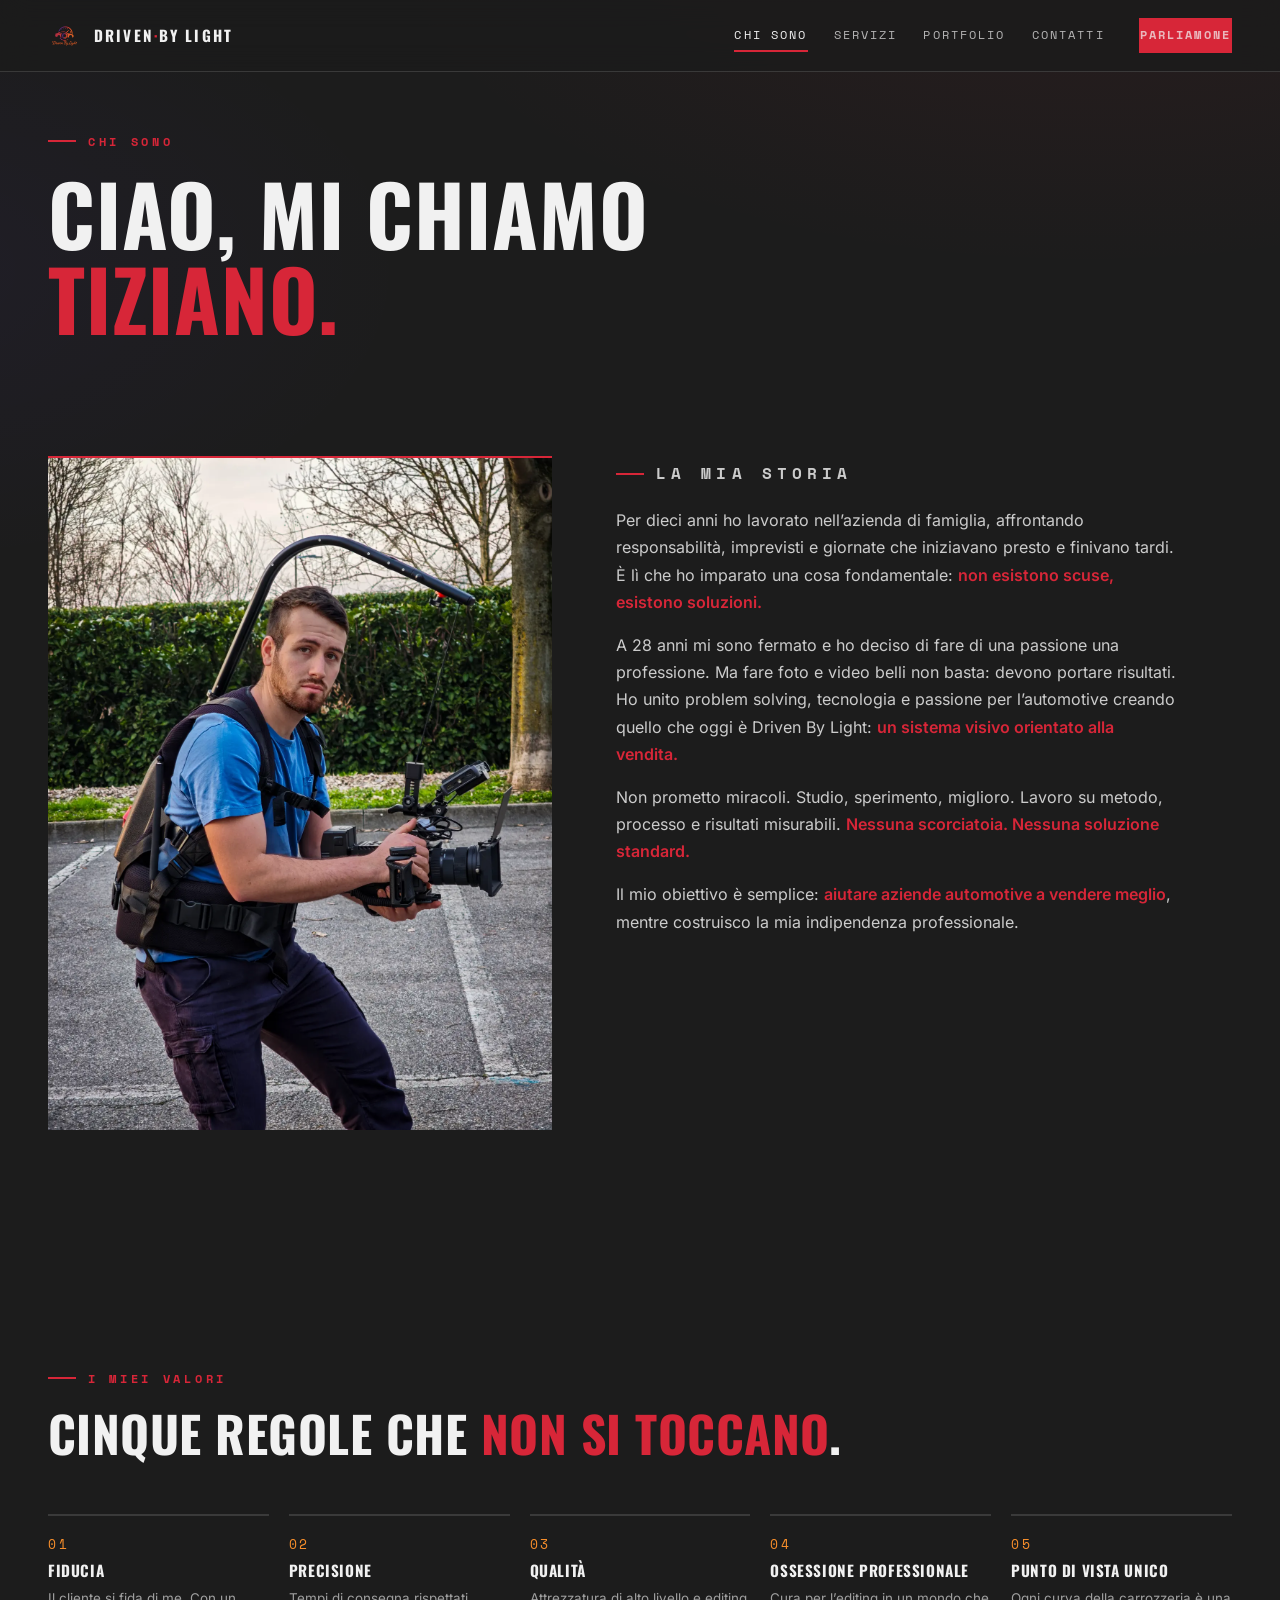
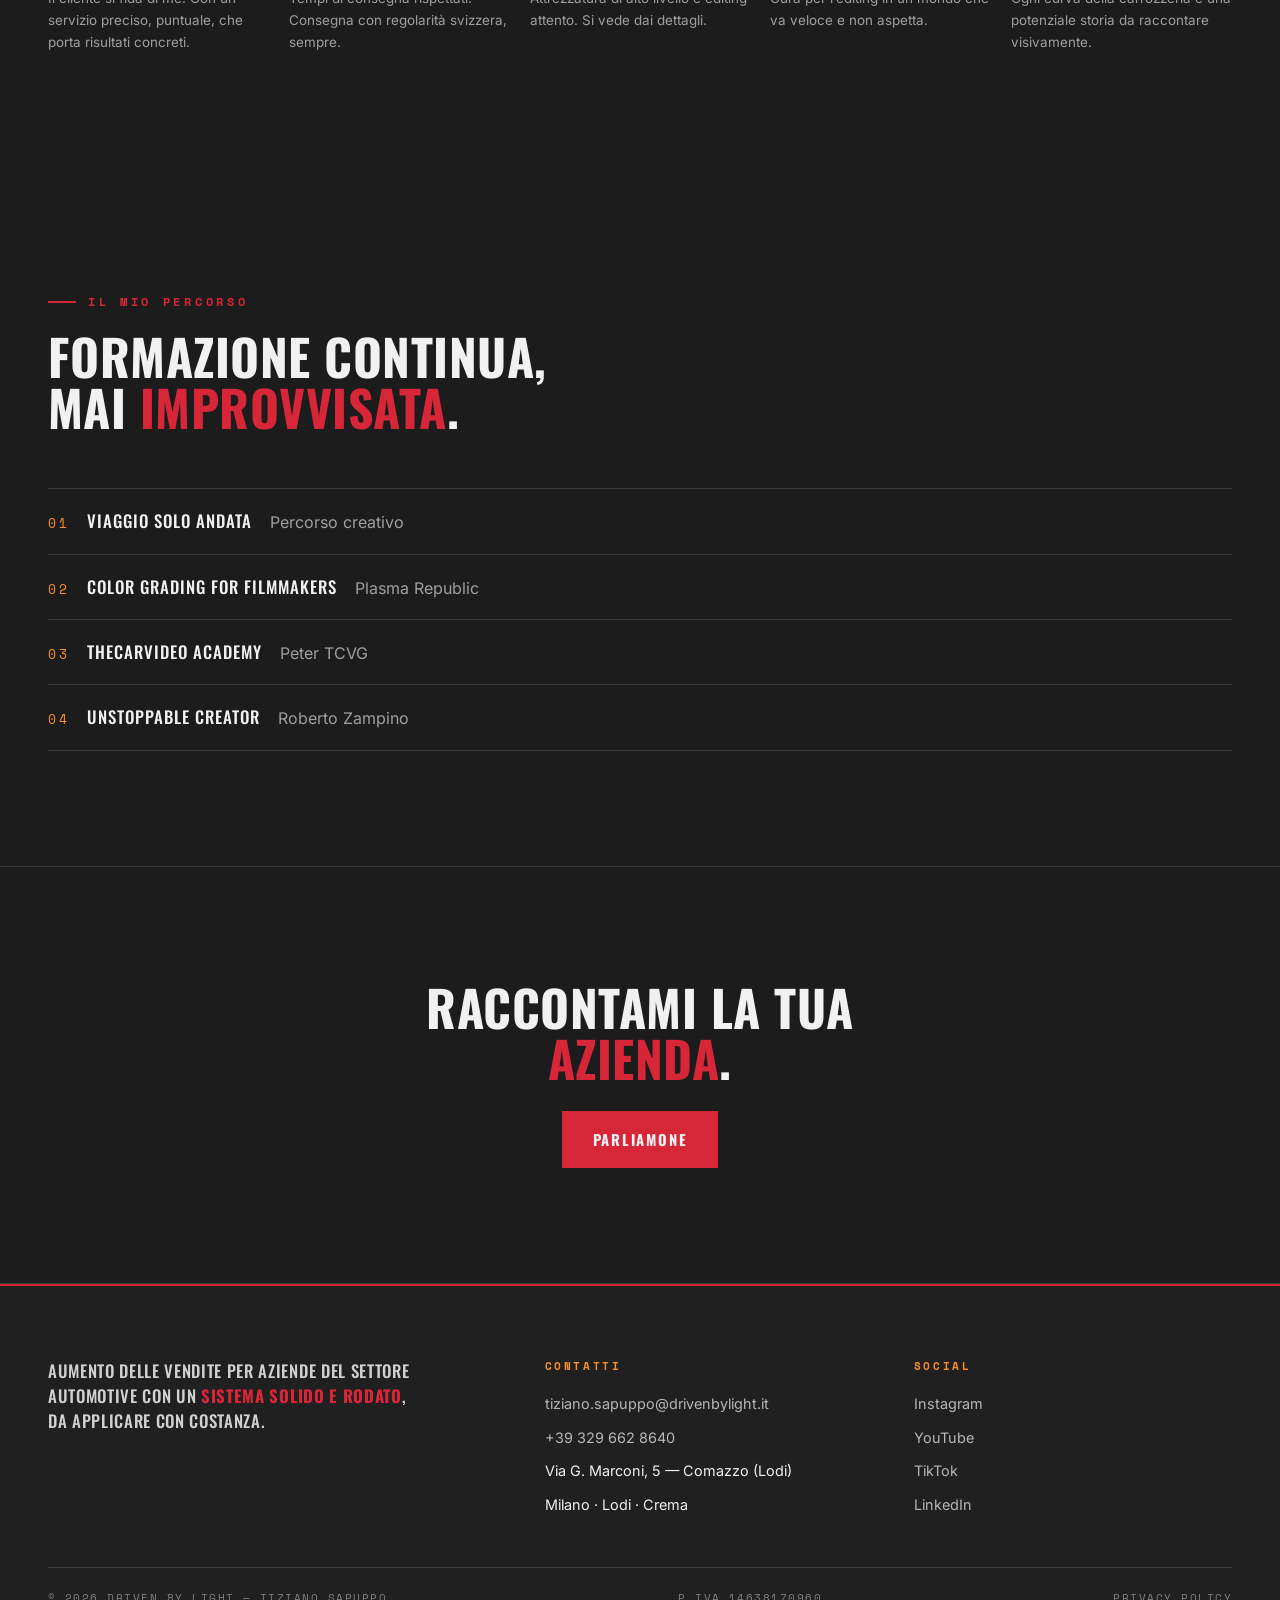
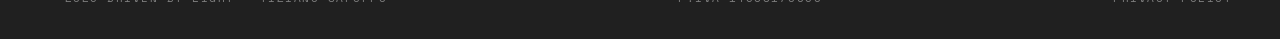
==== chi-sono/index.html @ dd06284c "Sostituito vecchio sito con nuovo sito Astro (Meta Pixel + GA, redirect 301, sitemap aggiornata)" ====
<!DOCTYPE html><html lang="it"><head><meta charset="utf-8"><meta name="viewport" content="width=device-width, initial-scale=1"><meta name="description" content="La storia di Tiziano Sapuppo: dieci anni nell'azienda di famiglia, la ripartenza a 28 anni, un sistema visivo orientato alla vendita per il settore automotive."><link rel="icon" href="/favicon.ico" sizes="any"><title>Chi sono — Tiziano Sapuppo · Driven By Light</title><!-- Meta Pixel Code --><script>
      !function(f,b,e,v,n,t,s)
      {if(f.fbq)return;n=f.fbq=function(){n.callMethod?
      n.callMethod.apply(n,arguments):n.queue.push(arguments)};
      if(!f._fbq)f._fbq=n;n.push=n;n.loaded=!0;n.version='2.0';
      n.queue=[];t=b.createElement(e);t.async=!0;
      t.src=v;s=b.getElementsByTagName(e)[0];
      s.parentNode.insertBefore(t,s)}(window, document,'script',
      'https://connect.facebook.net/en_US/fbevents.js');
      fbq('init', '2071840930364087');
      fbq('track', 'PageView');
    </script><noscript><img height="1" width="1" style="display:none" src="https://www.facebook.com/tr?id=2071840930364087&ev=PageView&noscript=1"></noscript><!-- End Meta Pixel Code --><!-- Google tag (gtag.js) --><script async src="https://www.googletagmanager.com/gtag/js?id=G-Y8MM68YXXF"></script><script>
      window.dataLayer = window.dataLayer || [];
      function gtag(){dataLayer.push(arguments);}
      gtag('js', new Date());

      gtag('config', 'G-Y8MM68YXXF');
    </script><link rel="stylesheet" href="/_astro/Layout.BoIPYZaJ.css"></head><body><header class="site-header"><div class="container"><a href="/" class="brand" aria-label="Driven By Light — home"><img src="/_astro/logo.C9jMmVN8.png" alt="Logo Driven By Light" width="34" height="34"><span>Driven<span class="dot">·</span>By Light</span></a><nav class="site-nav" aria-label="Navigazione principale"><a href="/chi-sono/" aria-current="page">Chi sono</a><a href="/servizi/">Servizi</a><a href="/portfolio/">Portfolio</a><a href="/contatti/">Contatti</a><a href="/contatti/" class="cta cta-sm nav-cta">Parliamone</a></nav><button class="nav-toggle" id="nav-toggle" aria-expanded="false" aria-controls="mobile-nav" aria-label="Apri il menu di navigazione"><span></span><span></span><span></span></button></div><nav class="mobile-nav" id="mobile-nav" aria-label="Navigazione mobile"><a href="/chi-sono/" aria-current="page">Chi sono</a><a href="/servizi/">Servizi</a><a href="/portfolio/">Portfolio</a><a href="/contatti/">Contatti</a><a href="/contatti/" class="cta cta-sm">Parliamone</a></nav></header><main><section class="hero" style="padding-bottom: 0;"><div class="container"><p class="eyebrow reveal">Chi sono</p><h1 class="reveal" data-delay="1">Ciao, mi chiamo<br><span class="accent-rosso">Tiziano.</span></h1></div></section><section><div class="container"><div class="portrait-grid"><div class="portrait-media reveal"><img src="/_astro/chi sono.C7Z3_-1L.webp" alt="Ritratto di Tiziano Sapuppo" loading="lazy" width="2250" height="3000"></div><div class="reveal" data-delay="1"><p class="eyebrow">La mia storia</p><p>Per dieci anni ho lavorato nell’azienda di famiglia, affrontando responsabilità, imprevisti e giornate che iniziavano presto e finivano tardi. È lì che ho imparato una cosa fondamentale: <strong class="accent-rosso">non esistono scuse, esistono soluzioni.</strong></p><p>A 28 anni mi sono fermato e ho deciso di fare di una passione una professione. Ma fare foto e video belli non basta: devono portare risultati. Ho unito problem solving, tecnologia e passione per l’automotive creando quello che oggi è Driven By Light: <strong class="accent-rosso">un sistema visivo orientato alla vendita.</strong></p><p>Non prometto miracoli. Studio, sperimento, miglioro. Lavoro su metodo, processo e risultati misurabili. <strong class="accent-rosso">Nessuna scorciatoia. Nessuna soluzione standard.</strong></p><p>Il mio obiettivo è semplice: <strong class="accent-rosso">aiutare aziende automotive a vendere meglio</strong>, mentre costruisco la mia indipendenza professionale.</p></div></div></div></section><section><div class="container"><div class="section-head reveal"><p class="eyebrow">I miei valori</p><h2>Cinque regole che <span class="accent-rosso">non si toccano</span>.</h2></div><div class="values"><div class="value reveal" data-delay="0"><span class="sec-num">01</span><h3>Fiducia</h3><p>Il cliente si fida di me. Con un servizio preciso, puntuale, che porta risultati concreti.</p></div><div class="value reveal" data-delay="1"><span class="sec-num">02</span><h3>Precisione</h3><p>Tempi di consegna rispettati. Consegna con regolarità svizzera, sempre.</p></div><div class="value reveal" data-delay="2"><span class="sec-num">03</span><h3>Qualità</h3><p>Attrezzatura di alto livello e editing attento. Si vede dai dettagli.</p></div><div class="value reveal" data-delay="3"><span class="sec-num">04</span><h3>Ossessione professionale</h3><p>Cura per l’editing in un mondo che va veloce e non aspetta.</p></div><div class="value reveal" data-delay="0"><span class="sec-num">05</span><h3>Punto di vista unico</h3><p>Ogni curva della carrozzeria è una potenziale storia da raccontare visivamente.</p></div></div></div></section><section><div class="container"><div class="section-head reveal"><p class="eyebrow">Il mio percorso</p><h2>Formazione continua,<br>mai <span class="accent-rosso">improvvisata</span>.</h2></div><ul class="courses"><li class="reveal" data-delay="0"><span class="sec-num">01</span><strong>Viaggio Solo Andata</strong><span class="muted">Percorso creativo</span></li><li class="reveal" data-delay="1"><span class="sec-num">02</span><strong>Color Grading for Filmmakers</strong><span class="muted">Plasma Republic</span></li><li class="reveal" data-delay="2"><span class="sec-num">03</span><strong>TheCarVideo Academy</strong><span class="muted">Peter TCVG</span></li><li class="reveal" data-delay="3"><span class="sec-num">04</span><strong>Unstoppable Creator</strong><span class="muted">Roberto Zampino</span></li></ul></div></section><section class="cta-band"><div class="container"><h2 class="reveal">Raccontami la tua <span class="accent-rosso">azienda</span>.</h2><a class="cta reveal" data-delay="1" href="/contatti/">Parliamone</a></div></section></main><footer class="site-footer"><div class="container"><div class="footer-grid"><p class="footer-manifesto">Aumento delle vendite per aziende del settore automotive con un <span class="accent-rosso">sistema solido e rodato</span>, da applicare con costanza.</p><div class="footer-col"><h4>Contatti</h4><ul><li><a href="mailto:tiziano.sapuppo@drivenbylight.it">tiziano.sapuppo@drivenbylight.it</a></li><li><a href="tel:+393296628640">+39 329 662 8640</a></li><li>Via G. Marconi, 5 — Comazzo (Lodi)</li><li>Milano · Lodi · Crema</li></ul></div><div class="footer-col"><h4>Social</h4><ul><li><a href="https://www.instagram.com/drivenbylight.st/" rel="noopener" target="_blank">Instagram</a></li><li><a href="https://www.youtube.com/channel/UCt2hIOt5hIjF9iLEe1BOfLw" rel="noopener" target="_blank">YouTube</a></li><li><a href="https://www.tiktok.com/@tsdrivenbylight" rel="noopener" target="_blank">TikTok</a></li><li><a href="https://www.linkedin.com/in/tiziano-sapuppo/" rel="noopener" target="_blank">LinkedIn</a></li></ul></div></div><div class="footer-base"><span>© 2026 Driven By Light — Tiziano Sapuppo</span><span>P.IVA 14638170960</span><a href="/privacy/">Privacy Policy</a></div></div></footer><script type="module">var e=new IntersectionObserver(t=>{for(let n of t)n.isIntersecting&&(n.target.classList.add(`in`),e.unobserve(n.target))},{threshold:.12});document.querySelectorAll(`.reveal`).forEach(t=>e.observe(t));var t=document.getElementById(`nav-toggle`),n=document.getElementById(`mobile-nav`);if(t&&n){let e=()=>{n.classList.remove(`open`),t.classList.remove(`open`),t.setAttribute(`aria-expanded`,`false`)};t.addEventListener(`click`,()=>{let e=n.classList.toggle(`open`);t.classList.toggle(`open`,e),t.setAttribute(`aria-expanded`,String(e))}),n.querySelectorAll(`a`).forEach(t=>t.addEventListener(`click`,e)),window.addEventListener(`resize`,()=>{window.innerWidth>860&&e()})}</script></body></html>
---- _astro/Layout.BoIPYZaJ.css ----
:root{--rosso:#d72638;--arancio:#f78e2b;--viola:#6e44ff;--nero:#1c1c1c;--grigio:#f1f1f1;--linea:#f1f1f124;--linea-forte:#f1f1f147;--velo-nero:#1c1c1cd1;--glow-rosso:#d7263859;--glow-viola:#6e44ff47;--font-display:"Oswald", "Arial Narrow", sans-serif;--font-body:"Inter", sans-serif;--font-mono:"Space Mono", monospace;--container:1280px;--header-h:72px}*{box-sizing:border-box}html{scroll-behavior:smooth}body{background:var(--nero);color:var(--grigio);font-family:var(--font-body);-webkit-font-smoothing:antialiased;background-image:radial-gradient(1200px 600px at 85% -10%,#d7263812,#0000 60%),radial-gradient(900px 500px at -10% 30%,#6e44ff0d,#0000 60%);background-attachment:fixed;margin:0;font-size:16px;line-height:1.65}::selection{background:var(--rosso);color:var(--grigio)}img{max-width:100%;display:block}a{color:inherit;text-decoration:none}.container{width:100%;max-width:var(--container);margin-inline:auto;padding-inline:clamp(20px,5vw,48px)}h1,h2,h3{font-family:var(--font-display);text-transform:uppercase;letter-spacing:.01em;margin:0;font-weight:700;line-height:1.02}h1{font-size:clamp(2.6rem,6.5vw,5.2rem)}h2{font-size:clamp(1.9rem,4vw,3.1rem)}h3{letter-spacing:.04em;font-size:clamp(1.15rem,2vw,1.5rem)}p{margin:0 0 1em}.accent-rosso{color:var(--rosso)}.accent-arancio{color:var(--arancio)}.eyebrow{font-family:var(--font-mono);text-transform:uppercase;letter-spacing:.32em;color:var(--rosso);align-items:center;gap:12px;margin-bottom:20px;font-size:.72rem;font-weight:700;display:inline-flex}.eyebrow:before{content:"";background:var(--rosso);width:28px;height:2px}.sec-num{font-family:var(--font-mono);color:var(--arancio);letter-spacing:.2em;font-size:.8rem}.lead{color:#f1f1f1d1;max-width:56ch;font-size:clamp(1.05rem,1.6vw,1.3rem)}.muted{color:#f1f1f19e}section{padding-block:clamp(64px,9vw,120px)}.section-tight{padding-top:clamp(32px,4vw,56px)}.section-head{margin-bottom:clamp(32px,5vw,56px)}.rule{border:0;border-top:1px solid var(--linea);margin:0}.site-header{height:var(--header-h);z-index:50;backdrop-filter:blur(14px);border-bottom:1px solid var(--linea);background:#1c1c1cd1;align-items:center;display:flex;position:fixed;inset:0 0 auto}.site-header .container{align-items:center;gap:28px;display:flex}.brand{font-family:var(--font-display);text-transform:uppercase;letter-spacing:.14em;align-items:center;gap:12px;font-size:.95rem;font-weight:700;display:flex}.brand img{width:34px;height:34px}.brand .dot{color:var(--rosso)}.site-nav{align-items:center;gap:26px;margin-left:auto;display:flex}.site-nav a{font-family:var(--font-mono);text-transform:uppercase;letter-spacing:.18em;color:#f1f1f1b8;border-bottom:2px solid #0000;padding:6px 0;font-size:.74rem;transition:color .25s,border-color .25s}.site-nav a:hover{color:var(--grigio)}.site-nav a[aria-current=page]{color:var(--grigio);border-bottom-color:var(--rosso)}.nav-cta{margin-left:8px}.nav-toggle,.mobile-nav{display:none}@media (width<=860px){.nav-toggle{border:1px solid var(--linea);cursor:pointer;background:0 0;border-radius:4px;flex-direction:column;justify-content:center;gap:5px;width:44px;height:44px;margin-left:auto;padding:11px;display:flex}.nav-toggle span{background:var(--grigio);width:100%;height:2px;transition:transform .3s,opacity .3s;display:block}.nav-toggle.open span:first-child{transform:translateY(7px)rotate(45deg)}.nav-toggle.open span:nth-child(2){opacity:0}.nav-toggle.open span:nth-child(3){transform:translateY(-7px)rotate(-45deg)}.mobile-nav{top:var(--header-h);z-index:49;backdrop-filter:blur(14px);border-bottom:1px solid var(--linea);transform:translateY(calc(-100% - var(--header-h)));visibility:hidden;background:#181818fa;flex-direction:column;padding:8px clamp(20px,5vw,48px) 24px;transition:transform .35s cubic-bezier(.2,.6,.2,1),visibility .35s;display:flex;position:fixed;left:0;right:0;box-shadow:0 24px 48px #00000080}.mobile-nav.open{visibility:visible;transform:none}.mobile-nav a{font-family:var(--font-mono);text-transform:uppercase;letter-spacing:.18em;color:#f1f1f1cc;border-bottom:1px solid var(--linea);padding:15px 4px;font-size:.8rem}.mobile-nav a[aria-current=page]{color:var(--rosso)}.mobile-nav .cta{text-align:center;border-bottom:none;margin-top:18px;padding:14px 20px}}.cta{font-family:var(--font-display);text-transform:uppercase;letter-spacing:.12em;background:var(--rosso);color:var(--grigio);border:1px solid var(--rosso);padding:15px 30px;font-size:.92rem;font-weight:700;transition:background .25s,color .25s,border-color .25s,transform .25s;display:inline-block}.cta:hover{background:var(--arancio);border-color:var(--arancio);color:var(--nero);transform:translateY(-2px)}.cta-ghost{font-family:var(--font-display);text-transform:uppercase;letter-spacing:.12em;border:1px solid var(--linea-forte);color:var(--grigio);padding:15px 30px;font-size:.92rem;font-weight:700;transition:border-color .25s,box-shadow .25s,transform .25s;display:inline-block}.cta-ghost:hover{border-color:var(--viola);box-shadow:0 0 24px var(--glow-viola);transform:translateY(-2px)}.cta-sm{padding:11px 20px;font-size:.8rem}.hero{padding-top:calc(var(--header-h) + clamp(28px, 4vw, 56px));padding-bottom:0}.hero h1{max-width:16ch}.hero .lead{margin-top:24px}.hero-cta{flex-wrap:wrap;gap:16px;margin-top:36px;display:flex}.hero-media{margin-top:clamp(28px,4vw,48px);position:relative}.hero-media img{object-fit:cover;object-position:center;width:100%;height:clamp(420px,55vh,640px)}.hero-media:after{content:"";background:linear-gradient(to top, var(--nero) 2%, transparent 30%);pointer-events:none;position:absolute;inset:0}.hero-media:before{content:"";background:linear-gradient(to bottom, var(--nero) 2%, transparent 30%);pointer-events:none;z-index:1;position:absolute;inset:0}.grid-services{grid-template-columns:repeat(4,1fr);gap:20px;display:grid}.card{border:1px solid var(--linea);background:#f1f1f108;flex-direction:column;transition:border-color .3s,box-shadow .3s,transform .3s;display:flex}.card:hover{border-color:var(--viola);box-shadow:0 10px 40px var(--glow-viola);transform:translateY(-4px)}.card img{border-bottom:2px solid var(--rosso);width:100%;height:auto}.card-body{flex-direction:column;flex:1;gap:10px;padding:22px;display:flex}.card-body h3{font-size:1.05rem}.card-body p{color:#f1f1f1ad;margin:0;font-size:.92rem}.card-link{font-family:var(--font-mono);letter-spacing:.2em;text-transform:uppercase;color:var(--arancio);margin-top:auto;font-size:.72rem}.card-link:after{content:" →"}.process{counter-reset:step;grid-template-columns:repeat(5,1fr);gap:20px;display:grid}.step{border-top:2px solid var(--linea);padding-top:20px;position:relative}.step:before{content:counter(step, decimal-leading-zero);counter-increment:step;font-family:var(--font-mono);color:var(--arancio);margin-bottom:10px;font-size:1.6rem;font-weight:700;display:block}.step h3{margin-bottom:8px;font-size:.95rem}.step p{color:#f1f1f19e;margin:0;font-size:.85rem}.quote-featured{border:1px solid var(--linea);grid-template-columns:1.1fr 1fr;gap:0;margin-bottom:20px;display:grid}.quote-featured img{width:100%;height:auto}.quote-featured .quote-body{flex-direction:column;justify-content:center;gap:18px;padding:clamp(28px,4vw,48px);display:flex}.quote-mark{font-family:var(--font-display);color:var(--rosso);font-size:3.4rem;line-height:.5}.quote-text{color:#f1f1f1e6;margin:0;font-size:clamp(1.05rem,1.6vw,1.35rem);line-height:1.55}.quote-author{font-family:var(--font-mono);letter-spacing:.22em;text-transform:uppercase;color:var(--arancio);font-size:.74rem}.grid-quotes{grid-template-columns:1fr 1fr;gap:20px;display:grid}.grid-quotes .card{gap:14px;padding:clamp(24px,3vw,36px)}.grid-quotes .card img{border-bottom:2px solid var(--rosso)}.service-block{border-bottom:1px solid var(--linea);grid-template-columns:1fr 1fr;align-items:center;gap:clamp(28px,5vw,64px);padding-block:clamp(36px,5vw,64px);display:grid}.service-block:last-of-type{border-bottom:0}.service-block.flip .service-media{order:2}.service-media{position:relative}.service-media img{border-top:2px solid var(--rosso);width:100%;height:auto}.service-copy .sec-num{margin-bottom:12px;display:block}.service-copy h2{margin-bottom:16px;font-size:clamp(1.5rem,3vw,2.3rem)}.service-copy p{color:#f1f1f1c7;max-width:52ch}.portrait-grid{grid-template-columns:.9fr 1.1fr;align-items:start;gap:clamp(28px,5vw,64px);display:grid}.portrait-grid img{border-top:2px solid var(--rosso);width:100%;height:auto}.portrait-grid p{color:#f1f1f1d1;max-width:56ch;font-size:1rem;line-height:1.7}.portrait-grid strong{font-weight:700}.values{grid-template-columns:repeat(5,1fr);gap:20px;display:grid}.value{border-top:2px solid var(--linea);padding-top:18px}.value .sec-num{margin-bottom:8px;display:block}.value h3{margin-bottom:8px;font-size:.95rem}.value p{color:#f1f1f19e;margin:0;font-size:.84rem}.courses{margin:0;padding:0;list-style:none}.courses li{border-bottom:1px solid var(--linea);align-items:baseline;gap:18px;padding:18px 0;display:flex}.courses li:first-child{border-top:1px solid var(--linea)}.courses .sec-num{flex:none}.courses strong{font-family:var(--font-display);text-transform:uppercase;letter-spacing:.06em;font-size:1.05rem;font-weight:500}.filters{flex-wrap:wrap;gap:10px;margin-bottom:32px;display:flex}.filter-btn{font-family:var(--font-mono);letter-spacing:.18em;text-transform:uppercase;color:#f1f1f1b8;border:1px solid var(--linea);cursor:pointer;background:0 0;padding:10px 16px;font-size:.72rem;transition:border-color .25s,color .25s,box-shadow .25s}.filter-btn:hover{border-color:var(--linea-forte);color:var(--grigio)}.filter-btn.active{border-color:var(--rosso);color:var(--grigio);box-shadow:inset 0 -2px 0 var(--rosso)}.gallery-group+.gallery-group{margin-top:clamp(56px,8vw,104px)}.group-head{border-bottom:2px solid var(--rosso);align-items:baseline;gap:14px;margin-bottom:24px;padding-bottom:14px;display:flex}.group-head h2{margin:0;font-size:clamp(1.25rem,2.2vw,1.8rem)}.group-num{font-family:var(--font-mono);letter-spacing:.2em;color:var(--arancio);font-size:.8rem;font-weight:700}.gallery{grid-template-columns:repeat(3,1fr);align-items:start;gap:14px;display:grid}.gallery figure{margin:0;position:relative}.gallery button{cursor:zoom-in;background:0 0;border:0;width:100%;padding:0;display:block;position:relative}.gallery img{width:100%;height:auto;transition:transform .5s,filter .5s}.gallery button:after{content:"";pointer-events:none;border:1px solid #0000;transition:border-color .3s,box-shadow .3s;position:absolute;inset:0}.gallery button:hover img{filter:saturate(1.1);transform:scale(1.04)}.gallery button:hover:after{border-color:var(--viola);box-shadow:inset 0 0 30px var(--glow-viola)}.gallery figure[data-hidden=true]{display:none}.gallery figcaption{font-family:var(--font-mono);letter-spacing:.2em;text-transform:uppercase;color:var(--grigio);background:var(--velo-nero);pointer-events:none;padding:4px 8px;font-size:.62rem;position:absolute;bottom:8px;left:10px}.lightbox{z-index:90;background:#1c1c1cf0;justify-content:center;align-items:center;padding:24px;display:none;position:fixed;inset:0}.lightbox.open{display:flex}.lightbox{flex-direction:column;gap:14px}.lightbox img{border-top:2px solid var(--rosso);width:auto;max-width:min(1200px,92vw);max-height:82vh}.lightbox-label{font-family:var(--font-mono);letter-spacing:.22em;text-transform:uppercase;color:var(--grigio);font-size:.7rem}.lightbox-close{font-family:var(--font-mono);letter-spacing:.2em;text-transform:uppercase;color:var(--grigio);border:1px solid var(--linea);cursor:pointer;background:0 0;padding:10px 16px;font-size:.8rem;position:absolute;top:20px;right:24px}.lightbox-close:hover{border-color:var(--rosso);color:var(--rosso)}.contact-grid{grid-template-columns:1.2fr 1fr;gap:clamp(28px,5vw,64px);display:grid}.form-field{margin-bottom:20px}.form-field label{font-family:var(--font-mono);letter-spacing:.22em;text-transform:uppercase;color:#f1f1f19e;margin-bottom:8px;font-size:.68rem;display:block}.form-field input,.form-field select,.form-field textarea{width:100%;font-family:var(--font-body);color:var(--grigio);border:1px solid var(--linea);background:#f1f1f10a;outline:none;padding:13px 14px;font-size:.95rem;transition:border-color .25s,box-shadow .25s}.form-field input:focus,.form-field select:focus,.form-field textarea:focus{border-color:var(--viola);box-shadow:0 0 0 1px var(--viola), 0 0 24px var(--glow-viola)}.form-field textarea{resize:vertical;min-height:130px}.form-field select option{background:var(--nero);color:var(--grigio)}.contact-list{margin:0 0 28px;padding:0;list-style:none}.contact-list li{border-bottom:1px solid var(--linea);align-items:baseline;gap:14px;padding:14px 0;font-size:.95rem;display:flex}.contact-list li:first-child{border-top:1px solid var(--linea)}.contact-list .k{font-family:var(--font-mono);letter-spacing:.2em;text-transform:uppercase;color:var(--arancio);flex:0 0 92px;font-size:.66rem}.contact-list a:hover{color:var(--rosso)}.privacy-link{color:var(--rosso);text-underline-offset:3px;font-weight:600;text-decoration:underline}.privacy-link:hover{color:var(--arancio)}.map-embed{border:1px solid var(--linea);border-radius:4px;margin-top:22px;overflow:hidden}.map-embed iframe{filter:invert(.92)hue-rotate(180deg)saturate(.85);border:0;width:100%;height:260px;display:block}.social-row{flex-wrap:wrap;gap:10px;display:flex}.social-row a{font-family:var(--font-mono);letter-spacing:.18em;text-transform:uppercase;border:1px solid var(--linea);color:#f1f1f1c7;padding:10px 14px;font-size:.7rem;transition:border-color .25s,color .25s,box-shadow .25s}.social-row a:hover{border-color:var(--rosso);color:var(--grigio);box-shadow:0 0 20px var(--glow-rosso)}.cta-band{border-top:1px solid var(--linea);border-bottom:1px solid var(--linea);text-align:center}.cta-band h2{max-width:22ch;margin-inline:auto}.cta-band .cta{margin-top:28px}.site-footer{border-top:2px solid var(--rosso);background:#f1f1f105;padding:clamp(48px,6vw,72px) 0 32px}.footer-grid{grid-template-columns:1.4fr 1fr 1fr;gap:clamp(24px,4vw,56px);margin-bottom:40px;display:grid}.footer-manifesto{font-family:var(--font-display);text-transform:uppercase;letter-spacing:.04em;color:#f1f1f1d9;max-width:42ch;font-size:1.05rem;line-height:1.5}.footer-manifesto .accent-rosso{font-weight:700}.footer-col h4{font-family:var(--font-mono);letter-spacing:.24em;text-transform:uppercase;color:var(--arancio);margin:0 0 16px;font-size:.68rem}.footer-col ul{margin:0;padding:0;list-style:none}.footer-col li{margin-bottom:10px;font-size:.9rem}.footer-col a{color:#f1f1f1b8;transition:color .25s}.footer-col a:hover{color:var(--rosso)}.footer-base{border-top:1px solid var(--linea);font-family:var(--font-mono);letter-spacing:.14em;text-transform:uppercase;color:#f1f1f173;flex-wrap:wrap;justify-content:space-between;gap:12px;padding-top:22px;font-size:.66rem;display:flex}.footer-base a{color:#f1f1f173;transition:color .25s}.footer-base a:hover{color:var(--arancio)}.reveal{opacity:0;transition:opacity .8s cubic-bezier(.2,.6,.2,1),transform .8s cubic-bezier(.2,.6,.2,1);transform:translateY(26px)}.reveal.in{opacity:1;transform:none}.reveal[data-delay="1"]{transition-delay:.12s}.reveal[data-delay="2"]{transition-delay:.24s}.reveal[data-delay="3"]{transition-delay:.36s}@media (prefers-reduced-motion:reduce){.reveal{opacity:1;transition:none;transform:none}html{scroll-behavior:auto}}@media (width<=1020px){.grid-services,.process,.values,.gallery{grid-template-columns:repeat(2,1fr)}}@media (width<=860px){.site-nav{display:none}.quote-featured,.service-block,.portrait-grid,.contact-grid,.grid-quotes{grid-template-columns:1fr}.service-block.flip .service-media{order:0}.quote-featured img{min-height:240px}.footer-grid{grid-template-columns:1fr}}@media (width<=560px){.grid-services,.process,.values,.gallery{grid-template-columns:1fr}.hero h1{max-width:none}.form-field input,.form-field select,.form-field textarea{font-size:16px}.privacy-table{-webkit-overflow-scrolling:touch;display:block;overflow-x:auto}.privacy-table th,.privacy-table td{white-space:nowrap}}.privacy-content{max-width:780px}.privacy-content p{color:#f1f1f1c7;margin-bottom:1.1em}.privacy-content a{color:var(--arancio);transition:color .25s}.privacy-content a:hover{color:var(--rosso)}.privacy-content h3{font-family:var(--font-display);text-transform:uppercase;letter-spacing:.07em;color:var(--grigio);border-left:3px solid var(--rosso);margin:40px 0 14px;padding-left:14px;font-size:1.06rem;font-weight:600}.privacy-content ul{margin:0 0 1.2em;padding-left:20px}.privacy-content li{color:#f1f1f1c7;margin-bottom:8px}.privacy-content li strong{color:var(--grigio)}.privacy-table{border-collapse:collapse;width:100%;margin:18px 0 28px;font-size:.88rem}.privacy-table th{font-family:var(--font-mono);text-transform:uppercase;letter-spacing:.12em;color:var(--arancio);text-align:left;border:1px solid var(--linea);background:var(--velo-nero);padding:12px 14px;font-size:.66rem;font-weight:700}.privacy-table td{border:1px solid var(--linea);color:#f1f1f1c7;vertical-align:top;padding:12px 14px}.privacy-table td:first-child{color:var(--grigio);font-weight:600}.privacy-date{font-family:var(--font-mono);letter-spacing:.1em;text-transform:uppercase;color:#f1f1f180;margin-top:36px;font-size:.72rem}@font-face{font-family:Oswald;font-style:normal;font-display:swap;font-weight:500;src:url(/_astro/oswald-cyrillic-ext-500-normal.DngHVvy4.woff2)format("woff2"),url(/_astro/oswald-cyrillic-ext-500-normal.Hz7kEHBT.woff)format("woff");unicode-range:U+460-52F,U+1C80-1C8A,U+20B4,U+2DE0-2DFF,U+A640-A69F,U+FE2E-FE2F}@font-face{font-family:Oswald;font-style:normal;font-display:swap;font-weight:500;src:url(/_astro/oswald-cyrillic-500-normal.Dz4ZC46J.woff2)format("woff2"),url(/_astro/oswald-cyrillic-500-normal.CjKr_ZfC.woff)format("woff");unicode-range:U+301,U+400-45F,U+490-491,U+4B0-4B1,U+2116}@font-face{font-family:Oswald;font-style:normal;font-display:swap;font-weight:500;src:url(/_astro/oswald-vietnamese-500-normal.hXcn5ojQ.woff2)format("woff2"),url(/_astro/oswald-vietnamese-500-normal.Bi4XG4HV.woff)format("woff");unicode-range:U+102-103,U+110-111,U+128-129,U+168-169,U+1A0-1A1,U+1AF-1B0,U+300-301,U+303-304,U+308-309,U+323,U+329,U+1EA0-1EF9,U+20AB}@font-face{font-family:Oswald;font-style:normal;font-display:swap;font-weight:500;src:url(/_astro/oswald-latin-ext-500-normal.QdEKgtiz.woff2)format("woff2"),url(/_astro/oswald-latin-ext-500-normal.DcyNJhgm.woff)format("woff");unicode-range:U+100-2BA,U+2BD-2C5,U+2C7-2CC,U+2CE-2D7,U+2DD-2FF,U+304,U+308,U+329,U+1D00-1DBF,U+1E00-1E9F,U+1EF2-1EFF,U+2020,U+20A0-20AB,U+20AD-20C0,U+2113,U+2C60-2C7F,U+A720-A7FF}@font-face{font-family:Oswald;font-style:normal;font-display:swap;font-weight:500;src:url(/_astro/oswald-latin-500-normal.B-eyT0Dw.woff2)format("woff2"),url(/_astro/oswald-latin-500-normal.DM85Di4w.woff)format("woff");unicode-range:U+??,U+131,U+152-153,U+2BB-2BC,U+2C6,U+2DA,U+2DC,U+304,U+308,U+329,U+2000-206F,U+20AC,U+2122,U+2191,U+2193,U+2212,U+2215,U+FEFF,U+FFFD}@font-face{font-family:Oswald;font-style:normal;font-display:swap;font-weight:700;src:url(/_astro/oswald-cyrillic-ext-700-normal.CtkJES1U.woff2)format("woff2"),url(/_astro/oswald-cyrillic-ext-700-normal.VKAui8kQ.woff)format("woff");unicode-range:U+460-52F,U+1C80-1C8A,U+20B4,U+2DE0-2DFF,U+A640-A69F,U+FE2E-FE2F}@font-face{font-family:Oswald;font-style:normal;font-display:swap;font-weight:700;src:url(/_astro/oswald-cyrillic-700-normal.BO0IwMyy.woff2)format("woff2"),url(/_astro/oswald-cyrillic-700-normal.DxuP1Pb9.woff)format("woff");unicode-range:U+301,U+400-45F,U+490-491,U+4B0-4B1,U+2116}@font-face{font-family:Oswald;font-style:normal;font-display:swap;font-weight:700;src:url(/_astro/oswald-vietnamese-700-normal._DkZZ6ID.woff2)format("woff2"),url(/_astro/oswald-vietnamese-700-normal.BxFoeH7J.woff)format("woff");unicode-range:U+102-103,U+110-111,U+128-129,U+168-169,U+1A0-1A1,U+1AF-1B0,U+300-301,U+303-304,U+308-309,U+323,U+329,U+1EA0-1EF9,U+20AB}@font-face{font-family:Oswald;font-style:normal;font-display:swap;font-weight:700;src:url(/_astro/oswald-latin-ext-700-normal.BKErdSR5.woff2)format("woff2"),url(/_astro/oswald-latin-ext-700-normal.CJSSDThd.woff)format("woff");unicode-range:U+100-2BA,U+2BD-2C5,U+2C7-2CC,U+2CE-2D7,U+2DD-2FF,U+304,U+308,U+329,U+1D00-1DBF,U+1E00-1E9F,U+1EF2-1EFF,U+2020,U+20A0-20AB,U+20AD-20C0,U+2113,U+2C60-2C7F,U+A720-A7FF}@font-face{font-family:Oswald;font-style:normal;font-display:swap;font-weight:700;src:url(/_astro/oswald-latin-700-normal.vy6hmKSr.woff2)format("woff2"),url(/_astro/oswald-latin-700-normal.UmC9Ev9x.woff)format("woff");unicode-range:U+??,U+131,U+152-153,U+2BB-2BC,U+2C6,U+2DA,U+2DC,U+304,U+308,U+329,U+2000-206F,U+20AC,U+2122,U+2191,U+2193,U+2212,U+2215,U+FEFF,U+FFFD}@font-face{font-family:Inter;font-style:normal;font-display:swap;font-weight:400;src:url(/_astro/inter-cyrillic-ext-400-normal.BQZuk6qB.woff2)format("woff2"),url(/_astro/inter-cyrillic-ext-400-normal.DQukG94-.woff)format("woff");unicode-range:U+460-52F,U+1C80-1C8A,U+20B4,U+2DE0-2DFF,U+A640-A69F,U+FE2E-FE2F}@font-face{font-family:Inter;font-style:normal;font-display:swap;font-weight:400;src:url(/_astro/inter-cyrillic-400-normal.obahsSVq.woff2)format("woff2"),url(/_astro/inter-cyrillic-400-normal.HOLc17fK.woff)format("woff");unicode-range:U+301,U+400-45F,U+490-491,U+4B0-4B1,U+2116}@font-face{font-family:Inter;font-style:normal;font-display:swap;font-weight:400;src:url(/_astro/inter-greek-ext-400-normal.DGGRlc-M.woff2)format("woff2"),url(/_astro/inter-greek-ext-400-normal.KugGGMne.woff)format("woff");unicode-range:U+1F??}@font-face{font-family:Inter;font-style:normal;font-display:swap;font-weight:400;src:url(/_astro/inter-greek-400-normal.B4URO6DV.woff2)format("woff2"),url(/_astro/inter-greek-400-normal.q2sYcFCs.woff)format("woff");unicode-range:U+370-377,U+37A-37F,U+384-38A,U+38C,U+38E-3A1,U+3A3-3FF}@font-face{font-family:Inter;font-style:normal;font-display:swap;font-weight:400;src:url(/_astro/inter-vietnamese-400-normal.DMkecbls.woff2)format("woff2"),url(/_astro/inter-vietnamese-400-normal.Bbgyi5SW.woff)format("woff");unicode-range:U+102-103,U+110-111,U+128-129,U+168-169,U+1A0-1A1,U+1AF-1B0,U+300-301,U+303-304,U+308-309,U+323,U+329,U+1EA0-1EF9,U+20AB}@font-face{font-family:Inter;font-style:normal;font-display:swap;font-weight:400;src:url(/_astro/inter-latin-ext-400-normal.C1nco2VV.woff2)format("woff2"),url(/_astro/inter-latin-ext-400-normal.77YHD8bZ.woff)format("woff");unicode-range:U+100-2BA,U+2BD-2C5,U+2C7-2CC,U+2CE-2D7,U+2DD-2FF,U+304,U+308,U+329,U+1D00-1DBF,U+1E00-1E9F,U+1EF2-1EFF,U+2020,U+20A0-20AB,U+20AD-20C0,U+2113,U+2C60-2C7F,U+A720-A7FF}@font-face{font-family:Inter;font-style:normal;font-display:swap;font-weight:400;src:url(/_astro/inter-latin-400-normal.C38fXH4l.woff2)format("woff2"),url(/_astro/inter-latin-400-normal.CyCys3Eg.woff)format("woff");unicode-range:U+??,U+131,U+152-153,U+2BB-2BC,U+2C6,U+2DA,U+2DC,U+304,U+308,U+329,U+2000-206F,U+20AC,U+2122,U+2191,U+2193,U+2212,U+2215,U+FEFF,U+FFFD}@font-face{font-family:Inter;font-style:normal;font-display:swap;font-weight:500;src:url(/_astro/inter-cyrillic-ext-500-normal.B0yAr1jD.woff2)format("woff2"),url(/_astro/inter-cyrillic-ext-500-normal.BmqWE9Dz.woff)format("woff");unicode-range:U+460-52F,U+1C80-1C8A,U+20B4,U+2DE0-2DFF,U+A640-A69F,U+FE2E-FE2F}@font-face{font-family:Inter;font-style:normal;font-display:swap;font-weight:500;src:url(/_astro/inter-cyrillic-500-normal.BasfLYem.woff2)format("woff2"),url(/_astro/inter-cyrillic-500-normal.CxZf_p3X.woff)format("woff");unicode-range:U+301,U+400-45F,U+490-491,U+4B0-4B1,U+2116}@font-face{font-family:Inter;font-style:normal;font-display:swap;font-weight:500;src:url(/_astro/inter-greek-ext-500-normal.C4iEst2y.woff2)format("woff2"),url(/_astro/inter-greek-ext-500-normal.2j5mBUwD.woff)format("woff");unicode-range:U+1F??}@font-face{font-family:Inter;font-style:normal;font-display:swap;font-weight:500;src:url(/_astro/inter-greek-500-normal.BIZE56-Y.woff2)format("woff2"),url(/_astro/inter-greek-500-normal.Xzm54t5V.woff)format("woff");unicode-range:U+370-377,U+37A-37F,U+384-38A,U+38C,U+38E-3A1,U+3A3-3FF}@font-face{font-family:Inter;font-style:normal;font-display:swap;font-weight:500;src:url(/_astro/inter-vietnamese-500-normal.DOriooB6.woff2)format("woff2"),url(/_astro/inter-vietnamese-500-normal.mJboJaSs.woff)format("woff");unicode-range:U+102-103,U+110-111,U+128-129,U+168-169,U+1A0-1A1,U+1AF-1B0,U+300-301,U+303-304,U+308-309,U+323,U+329,U+1EA0-1EF9,U+20AB}@font-face{font-family:Inter;font-style:normal;font-display:swap;font-weight:500;src:url(/_astro/inter-latin-ext-500-normal.CV4jyFjo.woff2)format("woff2"),url(/_astro/inter-latin-ext-500-normal.BxGbmqWO.woff)format("woff");unicode-range:U+100-2BA,U+2BD-2C5,U+2C7-2CC,U+2CE-2D7,U+2DD-2FF,U+304,U+308,U+329,U+1D00-1DBF,U+1E00-1E9F,U+1EF2-1EFF,U+2020,U+20A0-20AB,U+20AD-20C0,U+2113,U+2C60-2C7F,U+A720-A7FF}@font-face{font-family:Inter;font-style:normal;font-display:swap;font-weight:500;src:url(/_astro/inter-latin-500-normal.Cerq10X2.woff2)format("woff2"),url(/_astro/inter-latin-500-normal.BL9OpVg8.woff)format("woff");unicode-range:U+??,U+131,U+152-153,U+2BB-2BC,U+2C6,U+2DA,U+2DC,U+304,U+308,U+329,U+2000-206F,U+20AC,U+2122,U+2191,U+2193,U+2212,U+2215,U+FEFF,U+FFFD}@font-face{font-family:Inter;font-style:normal;font-display:swap;font-weight:600;src:url(/_astro/inter-cyrillic-ext-600-normal.Dfes3d0z.woff2)format("woff2"),url(/_astro/inter-cyrillic-ext-600-normal.Bcila6Z-.woff)format("woff");unicode-range:U+460-52F,U+1C80-1C8A,U+20B4,U+2DE0-2DFF,U+A640-A69F,U+FE2E-FE2F}@font-face{font-family:Inter;font-style:normal;font-display:swap;font-weight:600;src:url(/_astro/inter-cyrillic-600-normal.CWCymEST.woff2)format("woff2"),url(/_astro/inter-cyrillic-600-normal.4D_pXhcN.woff)format("woff");unicode-range:U+301,U+400-45F,U+490-491,U+4B0-4B1,U+2116}@font-face{font-family:Inter;font-style:normal;font-display:swap;font-weight:600;src:url(/_astro/inter-greek-ext-600-normal.DRtmH8MT.woff2)format("woff2"),url(/_astro/inter-greek-ext-600-normal.B8X0CLgF.woff)format("woff");unicode-range:U+1F??}@font-face{font-family:Inter;font-style:normal;font-display:swap;font-weight:600;src:url(/_astro/inter-greek-600-normal.plRanbMR.woff2)format("woff2"),url(/_astro/inter-greek-600-normal.BZpKdvQh.woff)format("woff");unicode-range:U+370-377,U+37A-37F,U+384-38A,U+38C,U+38E-3A1,U+3A3-3FF}@font-face{font-family:Inter;font-style:normal;font-display:swap;font-weight:600;src:url(/_astro/inter-vietnamese-600-normal.Cc8MFFhd.woff2)format("woff2"),url(/_astro/inter-vietnamese-600-normal.BuLX-rYi.woff)format("woff");unicode-range:U+102-103,U+110-111,U+128-129,U+168-169,U+1A0-1A1,U+1AF-1B0,U+300-301,U+303-304,U+308-309,U+323,U+329,U+1EA0-1EF9,U+20AB}@font-face{font-family:Inter;font-style:normal;font-display:swap;font-weight:600;src:url(/_astro/inter-latin-ext-600-normal.D2bJ5OIk.woff2)format("woff2"),url(/_astro/inter-latin-ext-600-normal.CIVaiw4L.woff)format("woff");unicode-range:U+100-2BA,U+2BD-2C5,U+2C7-2CC,U+2CE-2D7,U+2DD-2FF,U+304,U+308,U+329,U+1D00-1DBF,U+1E00-1E9F,U+1EF2-1EFF,U+2020,U+20A0-20AB,U+20AD-20C0,U+2113,U+2C60-2C7F,U+A720-A7FF}@font-face{font-family:Inter;font-style:normal;font-display:swap;font-weight:600;src:url(/_astro/inter-latin-600-normal.LgqL8muc.woff2)format("woff2"),url(/_astro/inter-latin-600-normal.CiBQ2DWP.woff)format("woff");unicode-range:U+??,U+131,U+152-153,U+2BB-2BC,U+2C6,U+2DA,U+2DC,U+304,U+308,U+329,U+2000-206F,U+20AC,U+2122,U+2191,U+2193,U+2212,U+2215,U+FEFF,U+FFFD}@font-face{font-family:Space Mono;font-style:normal;font-display:swap;font-weight:400;src:url(/_astro/space-mono-vietnamese-400-normal.BNOj0Qhp.woff2)format("woff2"),url(/_astro/space-mono-vietnamese-400-normal.B0PMp_xB.woff)format("woff");unicode-range:U+102-103,U+110-111,U+128-129,U+168-169,U+1A0-1A1,U+1AF-1B0,U+300-301,U+303-304,U+308-309,U+323,U+329,U+1EA0-1EF9,U+20AB}@font-face{font-family:Space Mono;font-style:normal;font-display:swap;font-weight:400;src:url(/_astro/space-mono-latin-ext-400-normal.DTLbW2xa.woff2)format("woff2"),url(/_astro/space-mono-latin-ext-400-normal.D4cJI_B-.woff)format("woff");unicode-range:U+100-2BA,U+2BD-2C5,U+2C7-2CC,U+2CE-2D7,U+2DD-2FF,U+304,U+308,U+329,U+1D00-1DBF,U+1E00-1E9F,U+1EF2-1EFF,U+2020,U+20A0-20AB,U+20AD-20C0,U+2113,U+2C60-2C7F,U+A720-A7FF}@font-face{font-family:Space Mono;font-style:normal;font-display:swap;font-weight:400;src:url(/_astro/space-mono-latin-400-normal.Rg4St2Dn.woff2)format("woff2"),url(/_astro/space-mono-latin-400-normal._3DlpgIW.woff)format("woff");unicode-range:U+??,U+131,U+152-153,U+2BB-2BC,U+2C6,U+2DA,U+2DC,U+304,U+308,U+329,U+2000-206F,U+20AC,U+2122,U+2191,U+2193,U+2212,U+2215,U+FEFF,U+FFFD}@font-face{font-family:Space Mono;font-style:normal;font-display:swap;font-weight:700;src:url(/_astro/space-mono-vietnamese-700-normal.DWQgDHuA.woff2)format("woff2"),url(/_astro/space-mono-vietnamese-700-normal.D-KrLuLr.woff)format("woff");unicode-range:U+102-103,U+110-111,U+128-129,U+168-169,U+1A0-1A1,U+1AF-1B0,U+300-301,U+303-304,U+308-309,U+323,U+329,U+1EA0-1EF9,U+20AB}@font-face{font-family:Space Mono;font-style:normal;font-display:swap;font-weight:700;src:url(/_astro/space-mono-latin-ext-700-normal.B2s3bDs2.woff2)format("woff2"),url(/_astro/space-mono-latin-ext-700-normal.B_E7P90g.woff)format("woff");unicode-range:U+100-2BA,U+2BD-2C5,U+2C7-2CC,U+2CE-2D7,U+2DD-2FF,U+304,U+308,U+329,U+1D00-1DBF,U+1E00-1E9F,U+1EF2-1EFF,U+2020,U+20A0-20AB,U+20AD-20C0,U+2113,U+2C60-2C7F,U+A720-A7FF}@font-face{font-family:Space Mono;font-style:normal;font-display:swap;font-weight:700;src:url(/_astro/space-mono-latin-700-normal.mWgeinG7.woff2)format("woff2"),url(/_astro/space-mono-latin-700-normal.D7A851RN.woff)format("woff");unicode-range:U+??,U+131,U+152-153,U+2BB-2BC,U+2C6,U+2DA,U+2DC,U+304,U+308,U+329,U+2000-206F,U+20AC,U+2122,U+2191,U+2193,U+2212,U+2215,U+FEFF,U+FFFD}
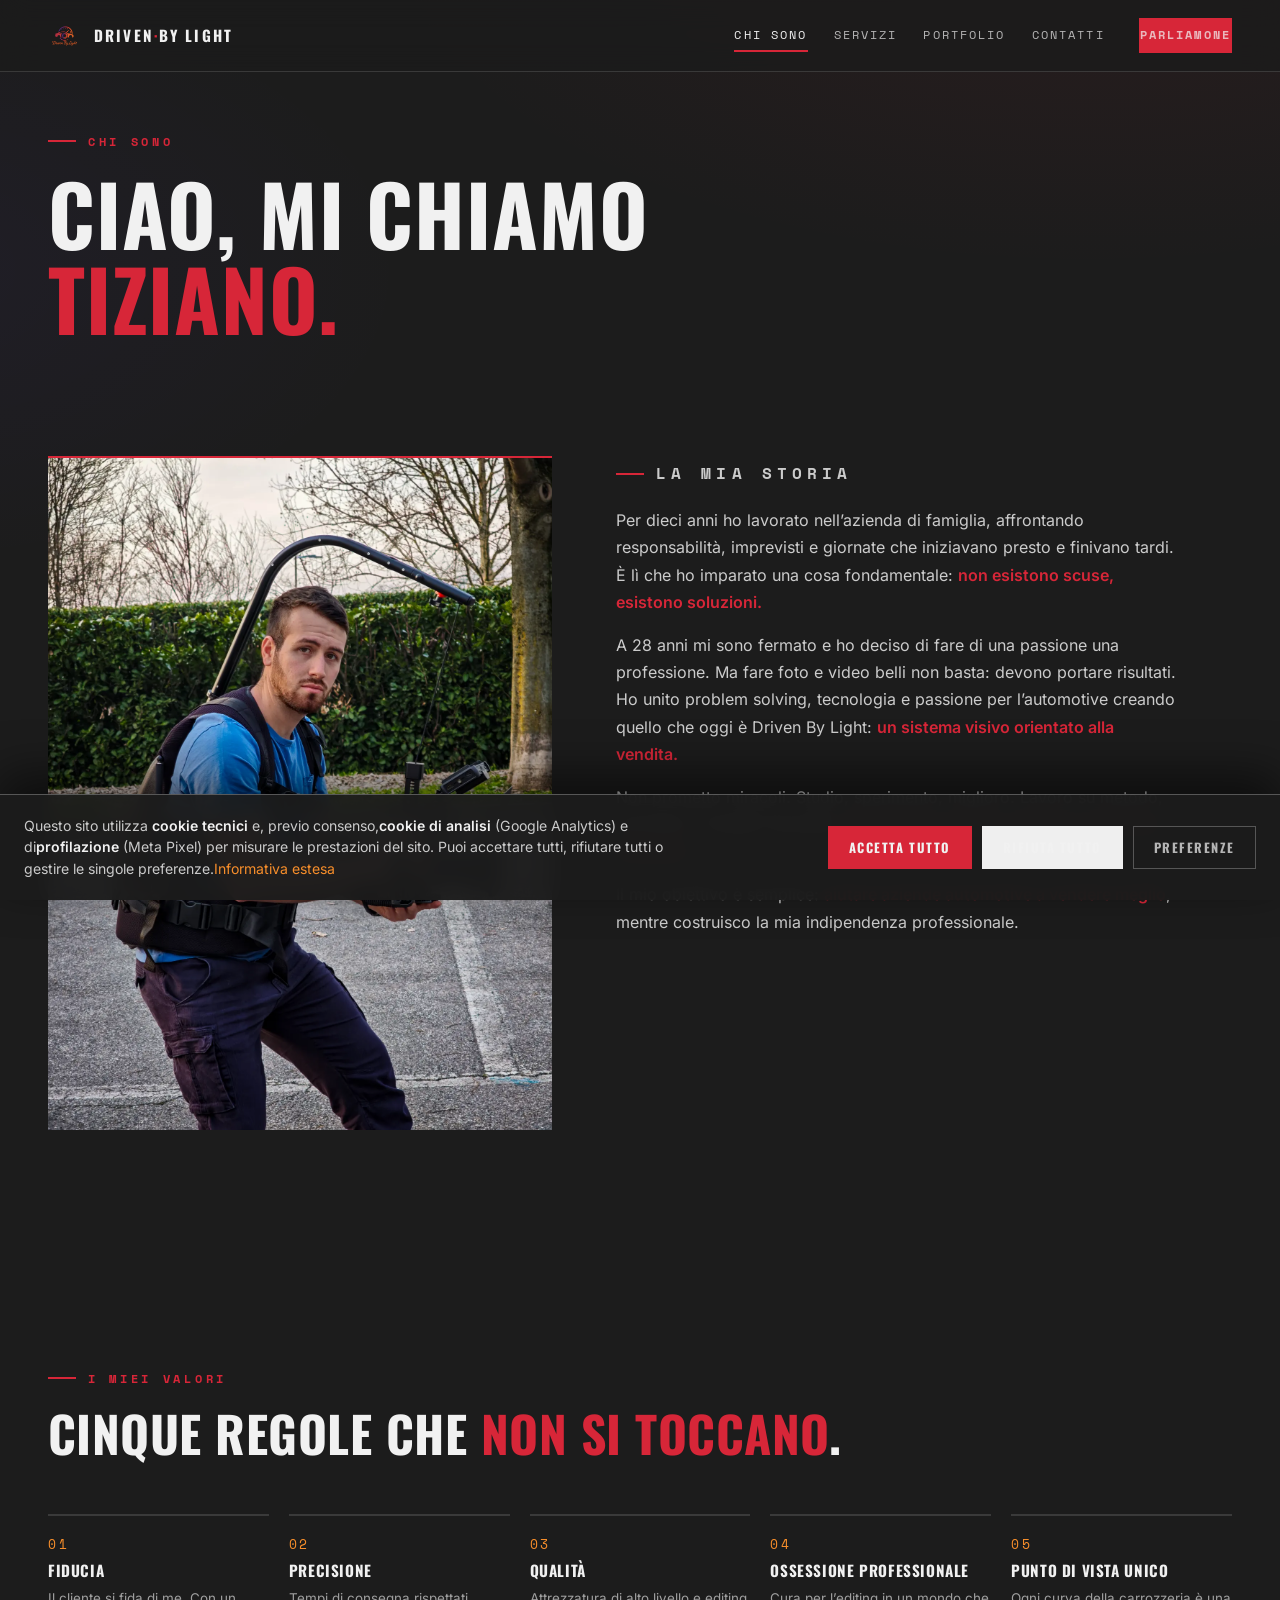
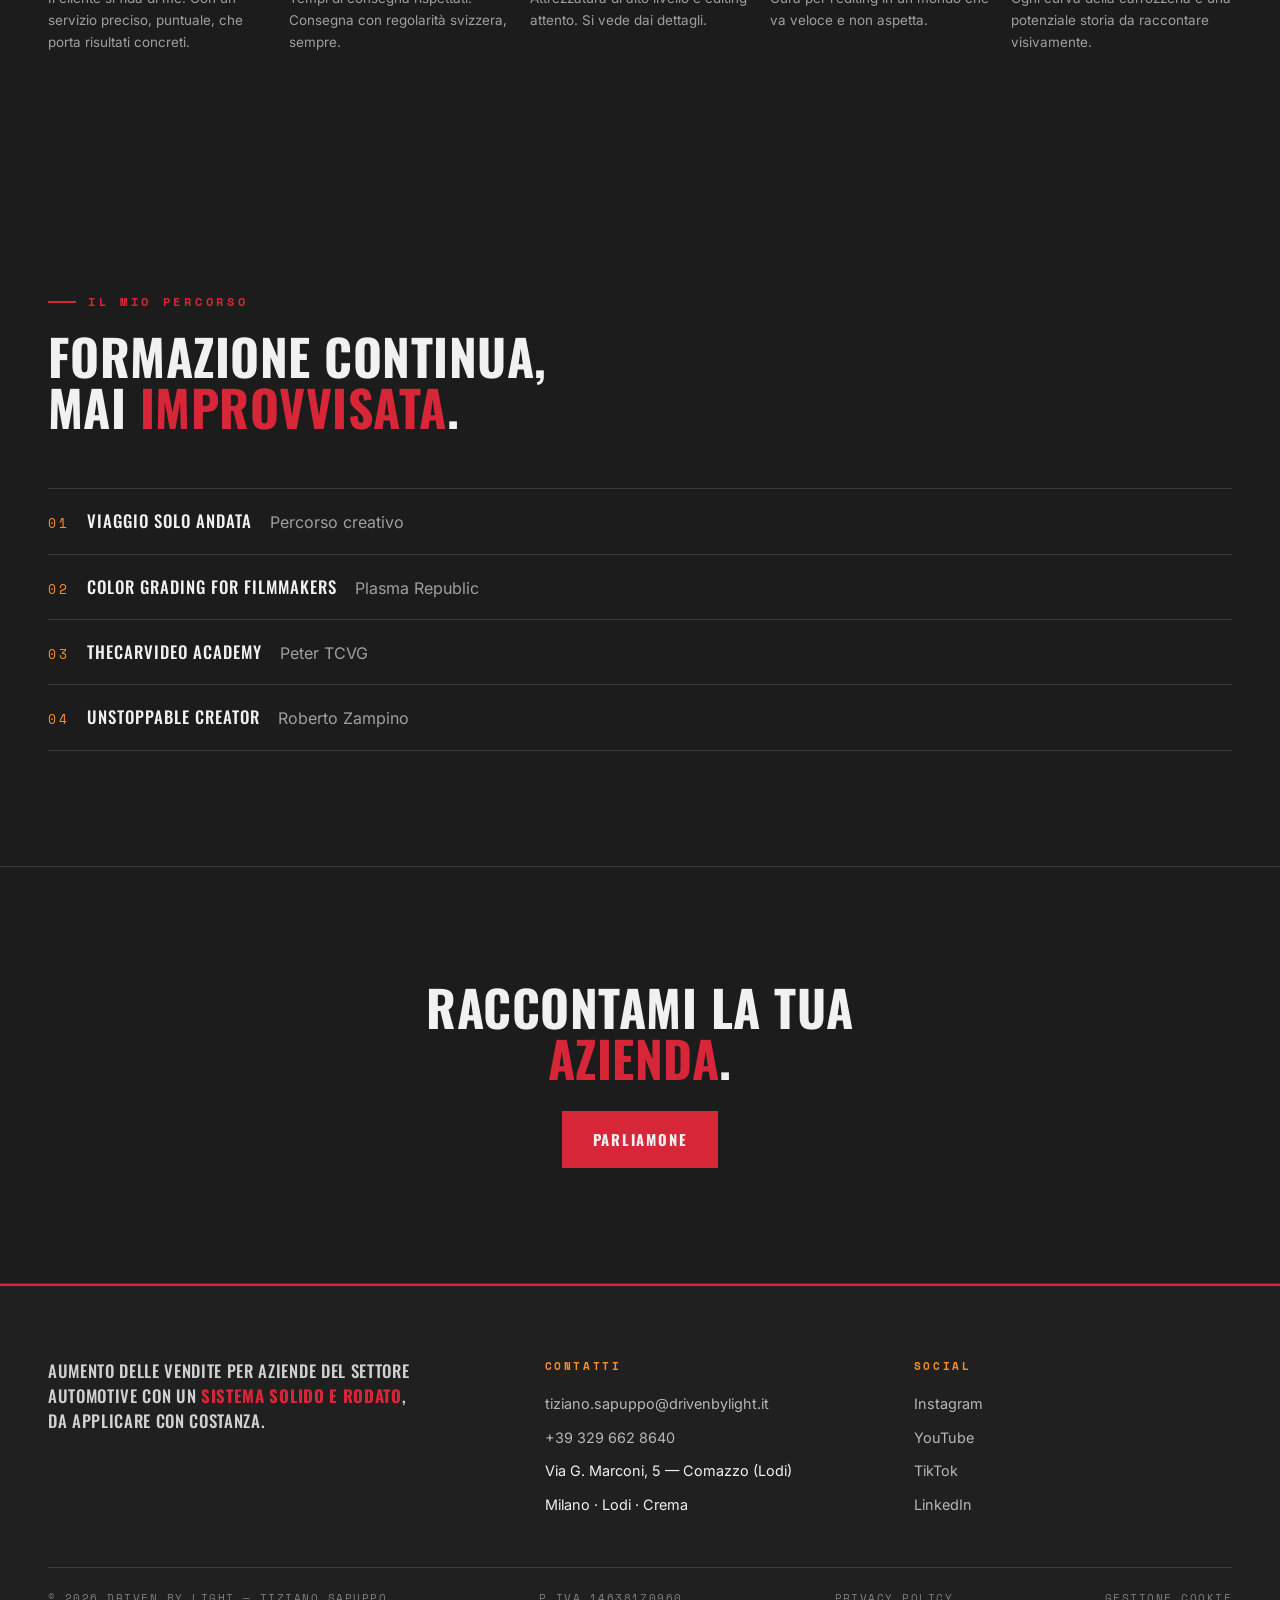
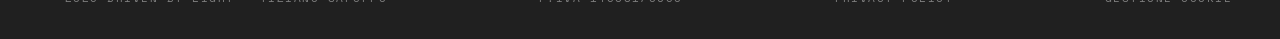
==== commit 725ae9ea: "Aggiunto sistema consenso cookie: banner primo accesso, pannello Gestione Cookie, caricamento GA e M" ====
--- a/chi-sono/index.html
+++ b/chi-sono/index.html
@@ -1,18 +1,238 @@
-<!DOCTYPE html><html lang="it"><head><meta charset="utf-8"><meta name="viewport" content="width=device-width, initial-scale=1"><meta name="description" content="La storia di Tiziano Sapuppo: dieci anni nell'azienda di famiglia, la ripartenza a 28 anni, un sistema visivo orientato alla vendita per il settore automotive."><link rel="icon" href="/favicon.ico" sizes="any"><title>Chi sono — Tiziano Sapuppo · Driven By Light</title><!-- Meta Pixel Code --><script>
-      !function(f,b,e,v,n,t,s)
-      {if(f.fbq)return;n=f.fbq=function(){n.callMethod?
-      n.callMethod.apply(n,arguments):n.queue.push(arguments)};
-      if(!f._fbq)f._fbq=n;n.push=n;n.loaded=!0;n.version='2.0';
-      n.queue=[];t=b.createElement(e);t.async=!0;
-      t.src=v;s=b.getElementsByTagName(e)[0];
-      s.parentNode.insertBefore(t,s)}(window, document,'script',
-      'https://connect.facebook.net/en_US/fbevents.js');
-      fbq('init', '2071840930364087');
-      fbq('track', 'PageView');
-    </script><noscript><img height="1" width="1" style="display:none" src="https://www.facebook.com/tr?id=2071840930364087&ev=PageView&noscript=1"></noscript><!-- End Meta Pixel Code --><!-- Google tag (gtag.js) --><script async src="https://www.googletagmanager.com/gtag/js?id=G-Y8MM68YXXF"></script><script>
-      window.dataLayer = window.dataLayer || [];
-      function gtag(){dataLayer.push(arguments);}
-      gtag('js', new Date());
-
-      gtag('config', 'G-Y8MM68YXXF');
-    </script><link rel="stylesheet" href="/_astro/Layout.BoIPYZaJ.css"></head><body><header class="site-header"><div class="container"><a href="/" class="brand" aria-label="Driven By Light — home"><img src="/_astro/logo.C9jMmVN8.png" alt="Logo Driven By Light" width="34" height="34"><span>Driven<span class="dot">·</span>By Light</span></a><nav class="site-nav" aria-label="Navigazione principale"><a href="/chi-sono/" aria-current="page">Chi sono</a><a href="/servizi/">Servizi</a><a href="/portfolio/">Portfolio</a><a href="/contatti/">Contatti</a><a href="/contatti/" class="cta cta-sm nav-cta">Parliamone</a></nav><button class="nav-toggle" id="nav-toggle" aria-expanded="false" aria-controls="mobile-nav" aria-label="Apri il menu di navigazione"><span></span><span></span><span></span></button></div><nav class="mobile-nav" id="mobile-nav" aria-label="Navigazione mobile"><a href="/chi-sono/" aria-current="page">Chi sono</a><a href="/servizi/">Servizi</a><a href="/portfolio/">Portfolio</a><a href="/contatti/">Contatti</a><a href="/contatti/" class="cta cta-sm">Parliamone</a></nav></header><main><section class="hero" style="padding-bottom: 0;"><div class="container"><p class="eyebrow reveal">Chi sono</p><h1 class="reveal" data-delay="1">Ciao, mi chiamo<br><span class="accent-rosso">Tiziano.</span></h1></div></section><section><div class="container"><div class="portrait-grid"><div class="portrait-media reveal"><img src="/_astro/chi sono.C7Z3_-1L.webp" alt="Ritratto di Tiziano Sapuppo" loading="lazy" width="2250" height="3000"></div><div class="reveal" data-delay="1"><p class="eyebrow">La mia storia</p><p>Per dieci anni ho lavorato nell’azienda di famiglia, affrontando responsabilità, imprevisti e giornate che iniziavano presto e finivano tardi. È lì che ho imparato una cosa fondamentale: <strong class="accent-rosso">non esistono scuse, esistono soluzioni.</strong></p><p>A 28 anni mi sono fermato e ho deciso di fare di una passione una professione. Ma fare foto e video belli non basta: devono portare risultati. Ho unito problem solving, tecnologia e passione per l’automotive creando quello che oggi è Driven By Light: <strong class="accent-rosso">un sistema visivo orientato alla vendita.</strong></p><p>Non prometto miracoli. Studio, sperimento, miglioro. Lavoro su metodo, processo e risultati misurabili. <strong class="accent-rosso">Nessuna scorciatoia. Nessuna soluzione standard.</strong></p><p>Il mio obiettivo è semplice: <strong class="accent-rosso">aiutare aziende automotive a vendere meglio</strong>, mentre costruisco la mia indipendenza professionale.</p></div></div></div></section><section><div class="container"><div class="section-head reveal"><p class="eyebrow">I miei valori</p><h2>Cinque regole che <span class="accent-rosso">non si toccano</span>.</h2></div><div class="values"><div class="value reveal" data-delay="0"><span class="sec-num">01</span><h3>Fiducia</h3><p>Il cliente si fida di me. Con un servizio preciso, puntuale, che porta risultati concreti.</p></div><div class="value reveal" data-delay="1"><span class="sec-num">02</span><h3>Precisione</h3><p>Tempi di consegna rispettati. Consegna con regolarità svizzera, sempre.</p></div><div class="value reveal" data-delay="2"><span class="sec-num">03</span><h3>Qualità</h3><p>Attrezzatura di alto livello e editing attento. Si vede dai dettagli.</p></div><div class="value reveal" data-delay="3"><span class="sec-num">04</span><h3>Ossessione professionale</h3><p>Cura per l’editing in un mondo che va veloce e non aspetta.</p></div><div class="value reveal" data-delay="0"><span class="sec-num">05</span><h3>Punto di vista unico</h3><p>Ogni curva della carrozzeria è una potenziale storia da raccontare visivamente.</p></div></div></div></section><section><div class="container"><div class="section-head reveal"><p class="eyebrow">Il mio percorso</p><h2>Formazione continua,<br>mai <span class="accent-rosso">improvvisata</span>.</h2></div><ul class="courses"><li class="reveal" data-delay="0"><span class="sec-num">01</span><strong>Viaggio Solo Andata</strong><span class="muted">Percorso creativo</span></li><li class="reveal" data-delay="1"><span class="sec-num">02</span><strong>Color Grading for Filmmakers</strong><span class="muted">Plasma Republic</span></li><li class="reveal" data-delay="2"><span class="sec-num">03</span><strong>TheCarVideo Academy</strong><span class="muted">Peter TCVG</span></li><li class="reveal" data-delay="3"><span class="sec-num">04</span><strong>Unstoppable Creator</strong><span class="muted">Roberto Zampino</span></li></ul></div></section><section class="cta-band"><div class="container"><h2 class="reveal">Raccontami la tua <span class="accent-rosso">azienda</span>.</h2><a class="cta reveal" data-delay="1" href="/contatti/">Parliamone</a></div></section></main><footer class="site-footer"><div class="container"><div class="footer-grid"><p class="footer-manifesto">Aumento delle vendite per aziende del settore automotive con un <span class="accent-rosso">sistema solido e rodato</span>, da applicare con costanza.</p><div class="footer-col"><h4>Contatti</h4><ul><li><a href="mailto:tiziano.sapuppo@drivenbylight.it">tiziano.sapuppo@drivenbylight.it</a></li><li><a href="tel:+393296628640">+39 329 662 8640</a></li><li>Via G. Marconi, 5 — Comazzo (Lodi)</li><li>Milano · Lodi · Crema</li></ul></div><div class="footer-col"><h4>Social</h4><ul><li><a href="https://www.instagram.com/drivenbylight.st/" rel="noopener" target="_blank">Instagram</a></li><li><a href="https://www.youtube.com/channel/UCt2hIOt5hIjF9iLEe1BOfLw" rel="noopener" target="_blank">YouTube</a></li><li><a href="https://www.tiktok.com/@tsdrivenbylight" rel="noopener" target="_blank">TikTok</a></li><li><a href="https://www.linkedin.com/in/tiziano-sapuppo/" rel="noopener" target="_blank">LinkedIn</a></li></ul></div></div><div class="footer-base"><span>© 2026 Driven By Light — Tiziano Sapuppo</span><span>P.IVA 14638170960</span><a href="/privacy/">Privacy Policy</a></div></div></footer><script type="module">var e=new IntersectionObserver(t=>{for(let n of t)n.isIntersecting&&(n.target.classList.add(`in`),e.unobserve(n.target))},{threshold:.12});document.querySelectorAll(`.reveal`).forEach(t=>e.observe(t));var t=document.getElementById(`nav-toggle`),n=document.getElementById(`mobile-nav`);if(t&&n){let e=()=>{n.classList.remove(`open`),t.classList.remove(`open`),t.setAttribute(`aria-expanded`,`false`)};t.addEventListener(`click`,()=>{let e=n.classList.toggle(`open`);t.classList.toggle(`open`,e),t.setAttribute(`aria-expanded`,String(e))}),n.querySelectorAll(`a`).forEach(t=>t.addEventListener(`click`,e)),window.addEventListener(`resize`,()=>{window.innerWidth>860&&e()})}</script></body></html>+<!DOCTYPE html><html lang="it"><head><meta charset="utf-8"><meta name="viewport" content="width=device-width, initial-scale=1"><meta name="description" content="La storia di Tiziano Sapuppo: dieci anni nell'azienda di famiglia, la ripartenza a 28 anni, un sistema visivo orientato alla vendita per il settore automotive."><link rel="icon" href="/favicon.ico" sizes="any"><title>Chi sono — Tiziano Sapuppo · Driven By Light</title><!--
+      Script di tracciamento caricati SOLO dopo consenso cookie.
+      Le funzioni __loadGA / __loadMeta vengono invocate da CookieConsent.astro
+      in base alle preferenze salvate (statistiche → GA, marketing → Meta Pixel).
+    --><script>
+      window.__loadGA = function () {
+        if (window.__gaLoaded) return;
+        window.__gaLoaded = true;
+        window.dataLayer = window.dataLayer || [];
+        function gtag() { dataLayer.push(arguments); }
+        window.gtag = gtag;
+        gtag('js', new Date());
+        gtag('config', 'G-Y8MM68YXXF');
+        var s = document.createElement('script');
+        s.async = true;
+        s.src = 'https://www.googletagmanager.com/gtag/js?id=G-Y8MM68YXXF';
+        document.head.appendChild(s);
+      };
+      window.__loadMeta = function () {
+        if (window.fbq) return;
+        !function(f,b,e,v,n,t,s)
+        {if(f.fbq)return;n=f.fbq=function(){n.callMethod?
+        n.callMethod.apply(n,arguments):n.queue.push(arguments)};
+        if(!f._fbq)f._fbq=n;n.push=n;n.loaded=!0;n.version='2.0';
+        n.queue=[];t=b.createElement(e);t.async=!0;
+        t.src=v;s=b.getElementsByTagName(e)[0];
+        s.parentNode.insertBefore(t,s)}(window, document,'script',
+        'https://connect.facebook.net/en_US/fbevents.js');
+        fbq('init', '2071840930364087');
+        fbq('track', 'PageView');
+      };
+    </script><link rel="stylesheet" href="/_astro/Layout.BKlY_z24.css"></head><body><header class="site-header"><div class="container"><a href="/" class="brand" aria-label="Driven By Light — home"><img src="/_astro/logo.C9jMmVN8.png" alt="Logo Driven By Light" width="34" height="34"><span>Driven<span class="dot">·</span>By Light</span></a><nav class="site-nav" aria-label="Navigazione principale"><a href="/chi-sono/" aria-current="page">Chi sono</a><a href="/servizi/">Servizi</a><a href="/portfolio/">Portfolio</a><a href="/contatti/">Contatti</a><a href="/contatti/" class="cta cta-sm nav-cta">Parliamone</a></nav><button class="nav-toggle" id="nav-toggle" aria-expanded="false" aria-controls="mobile-nav" aria-label="Apri il menu di navigazione"><span></span><span></span><span></span></button></div><nav class="mobile-nav" id="mobile-nav" aria-label="Navigazione mobile"><a href="/chi-sono/" aria-current="page">Chi sono</a><a href="/servizi/">Servizi</a><a href="/portfolio/">Portfolio</a><a href="/contatti/">Contatti</a><a href="/contatti/" class="cta cta-sm">Parliamone</a></nav></header><main><section class="hero" style="padding-bottom: 0;"><div class="container"><p class="eyebrow reveal">Chi sono</p><h1 class="reveal" data-delay="1">Ciao, mi chiamo<br><span class="accent-rosso">Tiziano.</span></h1></div></section><section><div class="container"><div class="portrait-grid"><div class="portrait-media reveal"><img src="/_astro/chi sono.C7Z3_-1L.webp" alt="Ritratto di Tiziano Sapuppo" loading="lazy" width="2250" height="3000"></div><div class="reveal" data-delay="1"><p class="eyebrow">La mia storia</p><p>Per dieci anni ho lavorato nell’azienda di famiglia, affrontando responsabilità, imprevisti e giornate che iniziavano presto e finivano tardi. È lì che ho imparato una cosa fondamentale: <strong class="accent-rosso">non esistono scuse, esistono soluzioni.</strong></p><p>A 28 anni mi sono fermato e ho deciso di fare di una passione una professione. Ma fare foto e video belli non basta: devono portare risultati. Ho unito problem solving, tecnologia e passione per l’automotive creando quello che oggi è Driven By Light: <strong class="accent-rosso">un sistema visivo orientato alla vendita.</strong></p><p>Non prometto miracoli. Studio, sperimento, miglioro. Lavoro su metodo, processo e risultati misurabili. <strong class="accent-rosso">Nessuna scorciatoia. Nessuna soluzione standard.</strong></p><p>Il mio obiettivo è semplice: <strong class="accent-rosso">aiutare aziende automotive a vendere meglio</strong>, mentre costruisco la mia indipendenza professionale.</p></div></div></div></section><section><div class="container"><div class="section-head reveal"><p class="eyebrow">I miei valori</p><h2>Cinque regole che <span class="accent-rosso">non si toccano</span>.</h2></div><div class="values"><div class="value reveal" data-delay="0"><span class="sec-num">01</span><h3>Fiducia</h3><p>Il cliente si fida di me. Con un servizio preciso, puntuale, che porta risultati concreti.</p></div><div class="value reveal" data-delay="1"><span class="sec-num">02</span><h3>Precisione</h3><p>Tempi di consegna rispettati. Consegna con regolarità svizzera, sempre.</p></div><div class="value reveal" data-delay="2"><span class="sec-num">03</span><h3>Qualità</h3><p>Attrezzatura di alto livello e editing attento. Si vede dai dettagli.</p></div><div class="value reveal" data-delay="3"><span class="sec-num">04</span><h3>Ossessione professionale</h3><p>Cura per l’editing in un mondo che va veloce e non aspetta.</p></div><div class="value reveal" data-delay="0"><span class="sec-num">05</span><h3>Punto di vista unico</h3><p>Ogni curva della carrozzeria è una potenziale storia da raccontare visivamente.</p></div></div></div></section><section><div class="container"><div class="section-head reveal"><p class="eyebrow">Il mio percorso</p><h2>Formazione continua,<br>mai <span class="accent-rosso">improvvisata</span>.</h2></div><ul class="courses"><li class="reveal" data-delay="0"><span class="sec-num">01</span><strong>Viaggio Solo Andata</strong><span class="muted">Percorso creativo</span></li><li class="reveal" data-delay="1"><span class="sec-num">02</span><strong>Color Grading for Filmmakers</strong><span class="muted">Plasma Republic</span></li><li class="reveal" data-delay="2"><span class="sec-num">03</span><strong>TheCarVideo Academy</strong><span class="muted">Peter TCVG</span></li><li class="reveal" data-delay="3"><span class="sec-num">04</span><strong>Unstoppable Creator</strong><span class="muted">Roberto Zampino</span></li></ul></div></section><section class="cta-band"><div class="container"><h2 class="reveal">Raccontami la tua <span class="accent-rosso">azienda</span>.</h2><a class="cta reveal" data-delay="1" href="/contatti/">Parliamone</a></div></section></main><footer class="site-footer"><div class="container"><div class="footer-grid"><p class="footer-manifesto">Aumento delle vendite per aziende del settore automotive con un <span class="accent-rosso">sistema solido e rodato</span>, da applicare con costanza.</p><div class="footer-col"><h4>Contatti</h4><ul><li><a href="mailto:tiziano.sapuppo@drivenbylight.it">tiziano.sapuppo@drivenbylight.it</a></li><li><a href="tel:+393296628640">+39 329 662 8640</a></li><li>Via G. Marconi, 5 — Comazzo (Lodi)</li><li>Milano · Lodi · Crema</li></ul></div><div class="footer-col"><h4>Social</h4><ul><li><a href="https://www.instagram.com/drivenbylight.st/" rel="noopener" target="_blank">Instagram</a></li><li><a href="https://www.youtube.com/channel/UCt2hIOt5hIjF9iLEe1BOfLw" rel="noopener" target="_blank">YouTube</a></li><li><a href="https://www.tiktok.com/@tsdrivenbylight" rel="noopener" target="_blank">TikTok</a></li><li><a href="https://www.linkedin.com/in/tiziano-sapuppo/" rel="noopener" target="_blank">LinkedIn</a></li></ul></div></div><div class="footer-base"><span>© 2026 Driven By Light — Tiziano Sapuppo</span><span>P.IVA 14638170960</span><a href="/privacy/">Privacy Policy</a><button type="button" class="cookie-management-link-footer">Gestione Cookie</button></div></div></footer><!-- Banner consenso (primo accesso) --><div id="cookie-banner" class="cookie-banner" hidden><div class="cookie-banner-inner"><p class="cookie-banner-text">Questo sito utilizza <strong>cookie tecnici</strong> e, previo consenso,<strong>cookie di analisi</strong> (Google&nbsp;Analytics) e di<strong>profilazione</strong> (Meta&nbsp;Pixel) per misurare le prestazioni del sito. Puoi accettare tutti, rifiutare tutti o gestire le singole preferenze.<a href="/privacy/">Informativa estesa</a></p><div class="cookie-banner-actions"><button type="button" class="cta cta-sm cookie-btn-accept">Accetta tutto</button><button type="button" class="cta-ghost cta-sm cookie-btn-reject">Rifiuta tutto</button><button type="button" class="cookie-btn-prefs">Preferenze</button></div></div></div><!-- Pannello gestione cookie (come nel vecchio sito) --><div class="cookie-management-overlay" id="cookie-overlay"></div><div class="cookie-management-panel" id="cookie-panel" role="dialog" aria-modal="true" aria-labelledby="cookie-panel-title"><div class="cookie-management-header"><h2 id="cookie-panel-title">Gestione Cookie</h2><button type="button" class="cookie-management-close" aria-label="Chiudi">&times;</button></div><div class="cookie-management-body"><p class="cookie-management-intro">Qui puoi personalizzare l'utilizzo dei cookie. Le tue scelte verranno applicate su tutti i dispositivi su cui visiti questo sito.</p><div class="cookie-management-category"><div class="cookie-management-category-head"><span class="cookie-management-category-title">Cookie tecnici</span><input type="checkbox" id="mgmt-technical" checked disabled aria-label="Cookie tecnici sempre attivi"></div><p class="cookie-management-category-desc">Necessari al funzionamento del sito: navigazione, sessione e sicurezza. Non sono disattivabili.</p></div><div class="cookie-management-category"><div class="cookie-management-category-head"><span class="cookie-management-category-title">Cookie statistiche</span><input type="checkbox" id="mgmt-statistics" aria-label="Attiva cookie statistiche"></div><p class="cookie-management-category-desc">Google Analytics misura in forma aggregata come viene utilizzato il sito, aiutandoci a migliorarne contenuti e prestazioni.</p></div><div class="cookie-management-category"><div class="cookie-management-category-head"><span class="cookie-management-category-title">Cookie marketing</span><input type="checkbox" id="mgmt-marketing" aria-label="Attiva cookie marketing"></div><p class="cookie-management-category-desc">Il Meta Pixel consente di misurare l'efficacia delle inserzioni su Facebook e Instagram e di raggiungere utenti interessati ai servizi fotografici.</p></div><div class="cookie-management-category"><div class="cookie-management-category-head"><span class="cookie-management-category-title">Cookie di funzionalità</span><input type="checkbox" id="mgmt-functionalities" aria-label="Attiva cookie di funzionalità"></div><p class="cookie-management-category-desc">Abilita servizi di terze parti come video e mappe incorporate nelle pagine.</p></div></div><div class="cookie-management-footer"><button type="button" id="mgmt-save" class="cta cta-sm">Salva Preferenze</button><button type="button" id="mgmt-reset" class="cookie-management-reset">Reimposta Tutto</button></div></div><script>
+(function () {
+  'use strict';
+
+  var PREF_KEY = 'cookiePreferences';
+  var GIVEN_KEY = 'cookieConsentGiven';
+
+  function getPrefs() {
+    try {
+      var raw = localStorage.getItem(PREF_KEY);
+      return raw ? JSON.parse(raw) : null;
+    } catch (e) {
+      return null;
+    }
+  }
+
+  function savePrefs(prefs) {
+    try {
+      localStorage.setItem(PREF_KEY, JSON.stringify(prefs));
+      localStorage.setItem(GIVEN_KEY, 'true');
+    } catch (e) {
+      /* storage non disponibile (modalità privata): il consenso resta in memoria */
+    }
+  }
+
+  function hasConsent() {
+    try {
+      return localStorage.getItem(GIVEN_KEY) === 'true';
+    } catch (e) {
+      return window.__cookieConsentGiven === true;
+    }
+  }
+
+  function currentPrefs() {
+    var prefs = getPrefs();
+    return {
+      'mgmt-technical': true,
+      'mgmt-statistics': !!(prefs && prefs['mgmt-statistics']),
+      'mgmt-marketing': !!(prefs && prefs['mgmt-marketing']),
+      'mgmt-functionalities': !!(prefs && prefs['mgmt-functionalities'])
+    };
+  }
+
+  /* ---------- caricamento script di tracciamento (esposti da Layout.astro) ---------- */
+
+  function applyTracking(prefs) {
+    if (prefs['mgmt-statistics'] && typeof window.__loadGA === 'function') {
+      window.__loadGA();
+    }
+    if (prefs['mgmt-marketing'] && typeof window.__loadMeta === 'function') {
+      window.__loadMeta();
+    }
+  }
+
+  function removeAnalyticsCookies() {
+    var names = ['_ga', '_gid', '_gali', '_ga_2Y8MM68YXXF'];
+    var domains = ['', location.hostname, '.' + location.hostname];
+    var i, j, d;
+    for (i = 0; i < names.length; i++) {
+      for (j = 0; j < domains.length; j++) {
+        d = domains[j];
+        document.cookie = names[i] + '=; expires=Thu, 01 Jan 1970 00:00:00 GMT; path=/; domain=' + d;
+        document.cookie = names[i] + '=; expires=Thu, 01 Jan 1970 00:00:00 GMT; path=/';
+      }
+    }
+  }
+
+  /* ---------- pannello ---------- */
+
+  var panel = document.getElementById('cookie-panel');
+  var overlay = document.getElementById('cookie-overlay');
+  var closeBtn = document.querySelector('.cookie-management-close');
+  var banner = document.getElementById('cookie-banner');
+
+  function syncCheckboxes(prefs) {
+    var ids = ['mgmt-technical', 'mgmt-statistics', 'mgmt-marketing', 'mgmt-functionalities'];
+    for (var i = 0; i < ids.length; i++) {
+      var el = document.getElementById(ids[i]);
+      if (el) el.checked = !!prefs[ids[i]];
+    }
+  }
+
+  function openPanel() {
+    syncCheckboxes(currentPrefs());
+    panel.classList.add('active');
+    overlay.classList.add('active');
+    document.body.classList.add('cookie-management-open');
+  }
+
+  function closePanel() {
+    panel.classList.remove('active');
+    overlay.classList.remove('active');
+    document.body.classList.remove('cookie-management-open');
+  }
+
+  function readCheckboxes() {
+    return {
+      'mgmt-technical': true,
+      'mgmt-statistics': !!(document.getElementById('mgmt-statistics') || {}).checked,
+      'mgmt-marketing': !!(document.getElementById('mgmt-marketing') || {}).checked,
+      'mgmt-functionalities': !!(document.getElementById('mgmt-functionalities') || {}).checked
+    };
+  }
+
+  function showBanner() {
+    if (banner) banner.hidden = false;
+  }
+
+  function hideBanner() {
+    if (banner) banner.hidden = true;
+  }
+
+  /* ---------- eventi ---------- */
+
+  var links = document.querySelectorAll('.cookie-management-link-footer');
+  for (var i = 0; i < links.length; i++) {
+    links[i].addEventListener('click', function (e) {
+      e.preventDefault();
+      openPanel();
+    });
+  }
+
+  if (closeBtn) closeBtn.addEventListener('click', closePanel);
+  if (overlay) overlay.addEventListener('click', closePanel);
+  document.addEventListener('keydown', function (e) {
+    if (e.key === 'Escape') closePanel();
+  });
+
+  var saveBtn = document.getElementById('mgmt-save');
+  if (saveBtn) {
+    saveBtn.addEventListener('click', function () {
+      var prefs = readCheckboxes();
+      var statsWas = currentPrefs()['mgmt-statistics'];
+      savePrefs(prefs);
+      applyTracking(prefs);
+      if (statsWas && !prefs['mgmt-statistics']) {
+        removeAnalyticsCookies();
+        location.reload();
+        return;
+      }
+      hideBanner();
+      closePanel();
+    });
+  }
+
+  var resetBtn = document.getElementById('mgmt-reset');
+  if (resetBtn) {
+    resetBtn.addEventListener('click', function () {
+      try {
+        localStorage.removeItem(PREF_KEY);
+        localStorage.removeItem(GIVEN_KEY);
+      } catch (e) {}
+      removeAnalyticsCookies();
+      location.reload();
+    });
+  }
+
+  var acceptBtn = document.querySelector('.cookie-btn-accept');
+  if (acceptBtn) {
+    acceptBtn.addEventListener('click', function () {
+      var prefs = {
+        'mgmt-technical': true,
+        'mgmt-statistics': true,
+        'mgmt-marketing': true,
+        'mgmt-functionalities': true
+      };
+      savePrefs(prefs);
+      applyTracking(prefs);
+      hideBanner();
+    });
+  }
+
+  var rejectBtn = document.querySelector('.cookie-btn-reject');
+  if (rejectBtn) {
+    rejectBtn.addEventListener('click', function () {
+      var prefs = {
+        'mgmt-technical': true,
+        'mgmt-statistics': false,
+        'mgmt-marketing': false,
+        'mgmt-functionalities': false
+      };
+      savePrefs(prefs);
+      removeAnalyticsCookies();
+      hideBanner();
+    });
+  }
+
+  var prefsBtn = document.querySelector('.cookie-btn-prefs');
+  if (prefsBtn) {
+    prefsBtn.addEventListener('click', function () {
+      openPanel();
+    });
+  }
+
+  /* ---------- avvio ---------- */
+
+  var prefs = currentPrefs();
+  window.__cookieConsentGiven = hasConsent();
+  window.__cookiePrefs = prefs;
+
+  if (hasConsent()) {
+    applyTracking(prefs);
+  } else {
+    showBanner();
+  }
+})();
+</script><script type="module">var e=new IntersectionObserver(t=>{for(let n of t)n.isIntersecting&&(n.target.classList.add(`in`),e.unobserve(n.target))},{threshold:.12});document.querySelectorAll(`.reveal`).forEach(t=>e.observe(t));var t=document.getElementById(`nav-toggle`),n=document.getElementById(`mobile-nav`);if(t&&n){let e=()=>{n.classList.remove(`open`),t.classList.remove(`open`),t.setAttribute(`aria-expanded`,`false`)};t.addEventListener(`click`,()=>{let e=n.classList.toggle(`open`);t.classList.toggle(`open`,e),t.setAttribute(`aria-expanded`,String(e))}),n.querySelectorAll(`a`).forEach(t=>t.addEventListener(`click`,e)),window.addEventListener(`resize`,()=>{window.innerWidth>860&&e()})}</script></body></html>
--- a/_astro/Layout.BKlY_z24.css
+++ b/_astro/Layout.BKlY_z24.css
@@ -0,0 +1 @@
+:root{--rosso:#d72638;--arancio:#f78e2b;--viola:#6e44ff;--nero:#1c1c1c;--grigio:#f1f1f1;--linea:#f1f1f124;--linea-forte:#f1f1f147;--velo-nero:#1c1c1cd1;--glow-rosso:#d7263859;--glow-viola:#6e44ff47;--font-display:"Oswald", "Arial Narrow", sans-serif;--font-body:"Inter", sans-serif;--font-mono:"Space Mono", monospace;--container:1280px;--header-h:72px}*{box-sizing:border-box}html{scroll-behavior:smooth}body{background:var(--nero);color:var(--grigio);font-family:var(--font-body);-webkit-font-smoothing:antialiased;background-image:radial-gradient(1200px 600px at 85% -10%,#d7263812,#0000 60%),radial-gradient(900px 500px at -10% 30%,#6e44ff0d,#0000 60%);background-attachment:fixed;margin:0;font-size:16px;line-height:1.65}::selection{background:var(--rosso);color:var(--grigio)}img{max-width:100%;display:block}a{color:inherit;text-decoration:none}.container{width:100%;max-width:var(--container);margin-inline:auto;padding-inline:clamp(20px,5vw,48px)}h1,h2,h3{font-family:var(--font-display);text-transform:uppercase;letter-spacing:.01em;margin:0;font-weight:700;line-height:1.02}h1{font-size:clamp(2.6rem,6.5vw,5.2rem)}h2{font-size:clamp(1.9rem,4vw,3.1rem)}h3{letter-spacing:.04em;font-size:clamp(1.15rem,2vw,1.5rem)}p{margin:0 0 1em}.accent-rosso{color:var(--rosso)}.accent-arancio{color:var(--arancio)}.eyebrow{font-family:var(--font-mono);text-transform:uppercase;letter-spacing:.32em;color:var(--rosso);align-items:center;gap:12px;margin-bottom:20px;font-size:.72rem;font-weight:700;display:inline-flex}.eyebrow:before{content:"";background:var(--rosso);width:28px;height:2px}.sec-num{font-family:var(--font-mono);color:var(--arancio);letter-spacing:.2em;font-size:.8rem}.lead{color:#f1f1f1d1;max-width:56ch;font-size:clamp(1.05rem,1.6vw,1.3rem)}.muted{color:#f1f1f19e}section{padding-block:clamp(64px,9vw,120px)}.section-tight{padding-top:clamp(32px,4vw,56px)}.section-head{margin-bottom:clamp(32px,5vw,56px)}.rule{border:0;border-top:1px solid var(--linea);margin:0}.site-header{height:var(--header-h);z-index:50;backdrop-filter:blur(14px);border-bottom:1px solid var(--linea);background:#1c1c1cd1;align-items:center;display:flex;position:fixed;inset:0 0 auto}.site-header .container{align-items:center;gap:28px;display:flex}.brand{font-family:var(--font-display);text-transform:uppercase;letter-spacing:.14em;align-items:center;gap:12px;font-size:.95rem;font-weight:700;display:flex}.brand img{width:34px;height:34px}.brand .dot{color:var(--rosso)}.site-nav{align-items:center;gap:26px;margin-left:auto;display:flex}.site-nav a{font-family:var(--font-mono);text-transform:uppercase;letter-spacing:.18em;color:#f1f1f1b8;border-bottom:2px solid #0000;padding:6px 0;font-size:.74rem;transition:color .25s,border-color .25s}.site-nav a:hover{color:var(--grigio)}.site-nav a[aria-current=page]{color:var(--grigio);border-bottom-color:var(--rosso)}.nav-cta{margin-left:8px}.nav-toggle,.mobile-nav{display:none}@media (width<=860px){.nav-toggle{border:1px solid var(--linea);cursor:pointer;background:0 0;border-radius:4px;flex-direction:column;justify-content:center;gap:5px;width:44px;height:44px;margin-left:auto;padding:11px;display:flex}.nav-toggle span{background:var(--grigio);width:100%;height:2px;transition:transform .3s,opacity .3s;display:block}.nav-toggle.open span:first-child{transform:translateY(7px)rotate(45deg)}.nav-toggle.open span:nth-child(2){opacity:0}.nav-toggle.open span:nth-child(3){transform:translateY(-7px)rotate(-45deg)}.mobile-nav{top:var(--header-h);z-index:49;backdrop-filter:blur(14px);border-bottom:1px solid var(--linea);transform:translateY(calc(-100% - var(--header-h)));visibility:hidden;background:#181818fa;flex-direction:column;padding:8px clamp(20px,5vw,48px) 24px;transition:transform .35s cubic-bezier(.2,.6,.2,1),visibility .35s;display:flex;position:fixed;left:0;right:0;box-shadow:0 24px 48px #00000080}.mobile-nav.open{visibility:visible;transform:none}.mobile-nav a{font-family:var(--font-mono);text-transform:uppercase;letter-spacing:.18em;color:#f1f1f1cc;border-bottom:1px solid var(--linea);padding:15px 4px;font-size:.8rem}.mobile-nav a[aria-current=page]{color:var(--rosso)}.mobile-nav .cta{text-align:center;border-bottom:none;margin-top:18px;padding:14px 20px}}.cta{font-family:var(--font-display);text-transform:uppercase;letter-spacing:.12em;background:var(--rosso);color:var(--grigio);border:1px solid var(--rosso);padding:15px 30px;font-size:.92rem;font-weight:700;transition:background .25s,color .25s,border-color .25s,transform .25s;display:inline-block}.cta:hover{background:var(--arancio);border-color:var(--arancio);color:var(--nero);transform:translateY(-2px)}.cta-ghost{font-family:var(--font-display);text-transform:uppercase;letter-spacing:.12em;border:1px solid var(--linea-forte);color:var(--grigio);padding:15px 30px;font-size:.92rem;font-weight:700;transition:border-color .25s,box-shadow .25s,transform .25s;display:inline-block}.cta-ghost:hover{border-color:var(--viola);box-shadow:0 0 24px var(--glow-viola);transform:translateY(-2px)}.cta-sm{padding:11px 20px;font-size:.8rem}.hero{padding-top:calc(var(--header-h) + clamp(28px, 4vw, 56px));padding-bottom:0}.hero h1{max-width:16ch}.hero .lead{margin-top:24px}.hero-cta{flex-wrap:wrap;gap:16px;margin-top:36px;display:flex}.hero-media{margin-top:clamp(28px,4vw,48px);position:relative}.hero-media img{object-fit:cover;object-position:center;width:100%;height:clamp(420px,55vh,640px)}.hero-media:after{content:"";background:linear-gradient(to top, var(--nero) 2%, transparent 30%);pointer-events:none;position:absolute;inset:0}.hero-media:before{content:"";background:linear-gradient(to bottom, var(--nero) 2%, transparent 30%);pointer-events:none;z-index:1;position:absolute;inset:0}.grid-services{grid-template-columns:repeat(4,1fr);gap:20px;display:grid}.card{border:1px solid var(--linea);background:#f1f1f108;flex-direction:column;transition:border-color .3s,box-shadow .3s,transform .3s;display:flex}.card:hover{border-color:var(--viola);box-shadow:0 10px 40px var(--glow-viola);transform:translateY(-4px)}.card img{border-bottom:2px solid var(--rosso);width:100%;height:auto}.card-body{flex-direction:column;flex:1;gap:10px;padding:22px;display:flex}.card-body h3{font-size:1.05rem}.card-body p{color:#f1f1f1ad;margin:0;font-size:.92rem}.card-link{font-family:var(--font-mono);letter-spacing:.2em;text-transform:uppercase;color:var(--arancio);margin-top:auto;font-size:.72rem}.card-link:after{content:" →"}.process{counter-reset:step;grid-template-columns:repeat(5,1fr);gap:20px;display:grid}.step{border-top:2px solid var(--linea);padding-top:20px;position:relative}.step:before{content:counter(step, decimal-leading-zero);counter-increment:step;font-family:var(--font-mono);color:var(--arancio);margin-bottom:10px;font-size:1.6rem;font-weight:700;display:block}.step h3{margin-bottom:8px;font-size:.95rem}.step p{color:#f1f1f19e;margin:0;font-size:.85rem}.quote-featured{border:1px solid var(--linea);grid-template-columns:1.1fr 1fr;gap:0;margin-bottom:20px;display:grid}.quote-featured img{width:100%;height:auto}.quote-featured .quote-body{flex-direction:column;justify-content:center;gap:18px;padding:clamp(28px,4vw,48px);display:flex}.quote-mark{font-family:var(--font-display);color:var(--rosso);font-size:3.4rem;line-height:.5}.quote-text{color:#f1f1f1e6;margin:0;font-size:clamp(1.05rem,1.6vw,1.35rem);line-height:1.55}.quote-author{font-family:var(--font-mono);letter-spacing:.22em;text-transform:uppercase;color:var(--arancio);font-size:.74rem}.grid-quotes{grid-template-columns:1fr 1fr;gap:20px;display:grid}.grid-quotes .card{gap:14px;padding:clamp(24px,3vw,36px)}.grid-quotes .card img{border-bottom:2px solid var(--rosso)}.service-block{border-bottom:1px solid var(--linea);grid-template-columns:1fr 1fr;align-items:center;gap:clamp(28px,5vw,64px);padding-block:clamp(36px,5vw,64px);display:grid}.service-block:last-of-type{border-bottom:0}.service-block.flip .service-media{order:2}.service-media{position:relative}.service-media img{border-top:2px solid var(--rosso);width:100%;height:auto}.service-copy .sec-num{margin-bottom:12px;display:block}.service-copy h2{margin-bottom:16px;font-size:clamp(1.5rem,3vw,2.3rem)}.service-copy p{color:#f1f1f1c7;max-width:52ch}.portrait-grid{grid-template-columns:.9fr 1.1fr;align-items:start;gap:clamp(28px,5vw,64px);display:grid}.portrait-grid img{border-top:2px solid var(--rosso);width:100%;height:auto}.portrait-grid p{color:#f1f1f1d1;max-width:56ch;font-size:1rem;line-height:1.7}.portrait-grid strong{font-weight:700}.values{grid-template-columns:repeat(5,1fr);gap:20px;display:grid}.value{border-top:2px solid var(--linea);padding-top:18px}.value .sec-num{margin-bottom:8px;display:block}.value h3{margin-bottom:8px;font-size:.95rem}.value p{color:#f1f1f19e;margin:0;font-size:.84rem}.courses{margin:0;padding:0;list-style:none}.courses li{border-bottom:1px solid var(--linea);align-items:baseline;gap:18px;padding:18px 0;display:flex}.courses li:first-child{border-top:1px solid var(--linea)}.courses .sec-num{flex:none}.courses strong{font-family:var(--font-display);text-transform:uppercase;letter-spacing:.06em;font-size:1.05rem;font-weight:500}.filters{flex-wrap:wrap;gap:10px;margin-bottom:32px;display:flex}.filter-btn{font-family:var(--font-mono);letter-spacing:.18em;text-transform:uppercase;color:#f1f1f1b8;border:1px solid var(--linea);cursor:pointer;background:0 0;padding:10px 16px;font-size:.72rem;transition:border-color .25s,color .25s,box-shadow .25s}.filter-btn:hover{border-color:var(--linea-forte);color:var(--grigio)}.filter-btn.active{border-color:var(--rosso);color:var(--grigio);box-shadow:inset 0 -2px 0 var(--rosso)}.gallery-group+.gallery-group{margin-top:clamp(56px,8vw,104px)}.group-head{border-bottom:2px solid var(--rosso);align-items:baseline;gap:14px;margin-bottom:24px;padding-bottom:14px;display:flex}.group-head h2{margin:0;font-size:clamp(1.25rem,2.2vw,1.8rem)}.group-num{font-family:var(--font-mono);letter-spacing:.2em;color:var(--arancio);font-size:.8rem;font-weight:700}.gallery{grid-template-columns:repeat(3,1fr);align-items:start;gap:14px;display:grid}.gallery figure{margin:0;position:relative}.gallery button{cursor:zoom-in;background:0 0;border:0;width:100%;padding:0;display:block;position:relative}.gallery img{width:100%;height:auto;transition:transform .5s,filter .5s}.gallery button:after{content:"";pointer-events:none;border:1px solid #0000;transition:border-color .3s,box-shadow .3s;position:absolute;inset:0}.gallery button:hover img{filter:saturate(1.1);transform:scale(1.04)}.gallery button:hover:after{border-color:var(--viola);box-shadow:inset 0 0 30px var(--glow-viola)}.gallery figure[data-hidden=true]{display:none}.gallery figcaption{font-family:var(--font-mono);letter-spacing:.2em;text-transform:uppercase;color:var(--grigio);background:var(--velo-nero);pointer-events:none;padding:4px 8px;font-size:.62rem;position:absolute;bottom:8px;left:10px}.lightbox{z-index:90;background:#1c1c1cf0;justify-content:center;align-items:center;padding:24px;display:none;position:fixed;inset:0}.lightbox.open{display:flex}.lightbox{flex-direction:column;gap:14px}.lightbox img{border-top:2px solid var(--rosso);width:auto;max-width:min(1200px,92vw);max-height:82vh}.lightbox-label{font-family:var(--font-mono);letter-spacing:.22em;text-transform:uppercase;color:var(--grigio);font-size:.7rem}.lightbox-close{font-family:var(--font-mono);letter-spacing:.2em;text-transform:uppercase;color:var(--grigio);border:1px solid var(--linea);cursor:pointer;background:0 0;padding:10px 16px;font-size:.8rem;position:absolute;top:20px;right:24px}.lightbox-close:hover{border-color:var(--rosso);color:var(--rosso)}.contact-grid{grid-template-columns:1.2fr 1fr;gap:clamp(28px,5vw,64px);display:grid}.form-field{margin-bottom:20px}.form-field label{font-family:var(--font-mono);letter-spacing:.22em;text-transform:uppercase;color:#f1f1f19e;margin-bottom:8px;font-size:.68rem;display:block}.form-field input,.form-field select,.form-field textarea{width:100%;font-family:var(--font-body);color:var(--grigio);border:1px solid var(--linea);background:#f1f1f10a;outline:none;padding:13px 14px;font-size:.95rem;transition:border-color .25s,box-shadow .25s}.form-field input:focus,.form-field select:focus,.form-field textarea:focus{border-color:var(--viola);box-shadow:0 0 0 1px var(--viola), 0 0 24px var(--glow-viola)}.form-field textarea{resize:vertical;min-height:130px}.form-field select option{background:var(--nero);color:var(--grigio)}.contact-list{margin:0 0 28px;padding:0;list-style:none}.contact-list li{border-bottom:1px solid var(--linea);align-items:baseline;gap:14px;padding:14px 0;font-size:.95rem;display:flex}.contact-list li:first-child{border-top:1px solid var(--linea)}.contact-list .k{font-family:var(--font-mono);letter-spacing:.2em;text-transform:uppercase;color:var(--arancio);flex:0 0 92px;font-size:.66rem}.contact-list a:hover{color:var(--rosso)}.privacy-link{color:var(--rosso);text-underline-offset:3px;font-weight:600;text-decoration:underline}.privacy-link:hover{color:var(--arancio)}.map-embed{border:1px solid var(--linea);border-radius:4px;margin-top:22px;overflow:hidden}.map-embed iframe{filter:invert(.92)hue-rotate(180deg)saturate(.85);border:0;width:100%;height:260px;display:block}.social-row{flex-wrap:wrap;gap:10px;display:flex}.social-row a{font-family:var(--font-mono);letter-spacing:.18em;text-transform:uppercase;border:1px solid var(--linea);color:#f1f1f1c7;padding:10px 14px;font-size:.7rem;transition:border-color .25s,color .25s,box-shadow .25s}.social-row a:hover{border-color:var(--rosso);color:var(--grigio);box-shadow:0 0 20px var(--glow-rosso)}.cta-band{border-top:1px solid var(--linea);border-bottom:1px solid var(--linea);text-align:center}.cta-band h2{max-width:22ch;margin-inline:auto}.cta-band .cta{margin-top:28px}.site-footer{border-top:2px solid var(--rosso);background:#f1f1f105;padding:clamp(48px,6vw,72px) 0 32px}.footer-grid{grid-template-columns:1.4fr 1fr 1fr;gap:clamp(24px,4vw,56px);margin-bottom:40px;display:grid}.footer-manifesto{font-family:var(--font-display);text-transform:uppercase;letter-spacing:.04em;color:#f1f1f1d9;max-width:42ch;font-size:1.05rem;line-height:1.5}.footer-manifesto .accent-rosso{font-weight:700}.footer-col h4{font-family:var(--font-mono);letter-spacing:.24em;text-transform:uppercase;color:var(--arancio);margin:0 0 16px;font-size:.68rem}.footer-col ul{margin:0;padding:0;list-style:none}.footer-col li{margin-bottom:10px;font-size:.9rem}.footer-col a{color:#f1f1f1b8;transition:color .25s}.footer-col a:hover{color:var(--rosso)}.footer-base{border-top:1px solid var(--linea);font-family:var(--font-mono);letter-spacing:.14em;text-transform:uppercase;color:#f1f1f173;flex-wrap:wrap;justify-content:space-between;gap:12px;padding-top:22px;font-size:.66rem;display:flex}.footer-base a{color:#f1f1f173;transition:color .25s}.footer-base a:hover{color:var(--arancio)}.reveal{opacity:0;transition:opacity .8s cubic-bezier(.2,.6,.2,1),transform .8s cubic-bezier(.2,.6,.2,1);transform:translateY(26px)}.reveal.in{opacity:1;transform:none}.reveal[data-delay="1"]{transition-delay:.12s}.reveal[data-delay="2"]{transition-delay:.24s}.reveal[data-delay="3"]{transition-delay:.36s}@media (prefers-reduced-motion:reduce){.reveal{opacity:1;transition:none;transform:none}html{scroll-behavior:auto}}@media (width<=1020px){.grid-services,.process,.values,.gallery{grid-template-columns:repeat(2,1fr)}}@media (width<=860px){.site-nav{display:none}.quote-featured,.service-block,.portrait-grid,.contact-grid,.grid-quotes{grid-template-columns:1fr}.service-block.flip .service-media{order:0}.quote-featured img{min-height:240px}.footer-grid{grid-template-columns:1fr}}@media (width<=560px){.grid-services,.process,.values,.gallery{grid-template-columns:1fr}.hero h1{max-width:none}.form-field input,.form-field select,.form-field textarea{font-size:16px}.privacy-table{-webkit-overflow-scrolling:touch;display:block;overflow-x:auto}.privacy-table th,.privacy-table td{white-space:nowrap}}.privacy-content{max-width:780px}.privacy-content p{color:#f1f1f1c7;margin-bottom:1.1em}.privacy-content a{color:var(--arancio);transition:color .25s}.privacy-content a:hover{color:var(--rosso)}.privacy-content h3{font-family:var(--font-display);text-transform:uppercase;letter-spacing:.07em;color:var(--grigio);border-left:3px solid var(--rosso);margin:40px 0 14px;padding-left:14px;font-size:1.06rem;font-weight:600}.privacy-content ul{margin:0 0 1.2em;padding-left:20px}.privacy-content li{color:#f1f1f1c7;margin-bottom:8px}.privacy-content li strong{color:var(--grigio)}.privacy-table{border-collapse:collapse;width:100%;margin:18px 0 28px;font-size:.88rem}.privacy-table th{font-family:var(--font-mono);text-transform:uppercase;letter-spacing:.12em;color:var(--arancio);text-align:left;border:1px solid var(--linea);background:var(--velo-nero);padding:12px 14px;font-size:.66rem;font-weight:700}.privacy-table td{border:1px solid var(--linea);color:#f1f1f1c7;vertical-align:top;padding:12px 14px}.privacy-table td:first-child{color:var(--grigio);font-weight:600}.privacy-date{font-family:var(--font-mono);letter-spacing:.1em;text-transform:uppercase;color:#f1f1f180;margin-top:36px;font-size:.72rem}.cookie-management-link-footer{font:inherit;letter-spacing:inherit;text-transform:inherit;color:#f1f1f173;cursor:pointer;background:0 0;border:none;padding:0;transition:color .25s}.cookie-management-link-footer:hover{color:var(--arancio)}.cookie-banner{z-index:9998;border-top:1px solid var(--linea-forte);backdrop-filter:blur(10px);background:#1c1c1cf5;padding:20px 0;position:fixed;inset:auto 0 0;box-shadow:0 -18px 48px #0000008c}.cookie-banner[hidden]{display:none}.cookie-banner-inner{max-width:var(--container);justify-content:space-between;align-items:center;gap:24px;margin:0 auto;padding:0 24px;display:flex}.cookie-banner-text{color:#f1f1f1d1;max-width:72ch;margin:0;font-size:.88rem;line-height:1.55}.cookie-banner-text strong{color:var(--grigio)}.cookie-banner-text a{color:var(--arancio)}.cookie-banner-text a:hover{color:var(--rosso)}.cookie-banner-actions{flex-shrink:0;align-items:center;gap:10px;display:flex}.cookie-banner-actions .cta,.cookie-banner-actions .cta-ghost{cursor:pointer;border-radius:0}.cookie-btn-prefs{border:1px solid var(--linea-forte);color:#f1f1f1b8;font-family:var(--font-display);text-transform:uppercase;letter-spacing:.12em;cursor:pointer;background:0 0;border-radius:0;padding:11px 20px;font-size:.8rem;font-weight:700;transition:border-color .25s,color .25s}.cookie-btn-prefs:hover{border-color:var(--viola);color:var(--grigio)}.cookie-management-overlay{z-index:9997;backdrop-filter:blur(4px);opacity:0;visibility:hidden;background:#0c0c0cb8;transition:opacity .3s,visibility .3s;position:fixed;inset:0}.cookie-management-overlay.active{opacity:1;visibility:visible}.cookie-management-panel{z-index:9999;border:1px solid var(--linea-forte);opacity:0;visibility:hidden;background:#212121;width:min(640px,100vw - 32px);max-height:min(82vh,720px);transition:opacity .3s,visibility .3s,transform .3s cubic-bezier(.2,.6,.2,1);position:fixed;top:50%;left:50%;overflow-y:auto;transform:translate(-50%,-46%);box-shadow:0 32px 80px #0009}.cookie-management-panel.active{opacity:1;visibility:visible;transform:translate(-50%,-50%)}.cookie-management-header{border-bottom:1px solid var(--linea);background:#212121;justify-content:space-between;align-items:center;padding:20px 26px;display:flex;position:sticky;top:0}.cookie-management-header h2{font-family:var(--font-display);text-transform:uppercase;letter-spacing:.08em;color:var(--grigio);margin:0;font-size:1.15rem;font-weight:700}.cookie-management-close{color:#f1f1f199;cursor:pointer;background:0 0;border:none;padding:4px 8px;font-size:1.7rem;line-height:1;transition:color .25s}.cookie-management-close:hover{color:var(--rosso)}.cookie-management-body{padding:22px 26px 8px}.cookie-management-intro{color:#f1f1f1b8;margin:0 0 20px;font-size:.88rem;line-height:1.55}.cookie-management-category{border:1px solid var(--linea);margin-bottom:14px;padding:16px 18px}.cookie-management-category-head{justify-content:space-between;align-items:center;gap:16px;margin-bottom:8px;display:flex}.cookie-management-category-title{font-family:var(--font-display);text-transform:uppercase;letter-spacing:.07em;color:var(--grigio);font-size:.92rem;font-weight:600}.cookie-management-category-desc{color:#f1f1f19e;margin:0;font-size:.82rem;line-height:1.55}.cookie-management-category input[type=checkbox]{-webkit-appearance:none;appearance:none;border:1px solid var(--linea-forte);cursor:pointer;background:#f1f1f114;border-radius:11px;flex-shrink:0;width:42px;height:22px;transition:background .25s,border-color .25s;position:relative}.cookie-management-category input[type=checkbox]:after{content:"";background:#f1f1f18c;border-radius:50%;width:16px;height:16px;transition:transform .25s,background .25s;position:absolute;top:2px;left:2px}.cookie-management-category input[type=checkbox]:checked{background:var(--rosso);border-color:var(--rosso)}.cookie-management-category input[type=checkbox]:checked:after{background:var(--grigio);transform:translate(20px)}.cookie-management-category input[type=checkbox]:disabled{opacity:.55;cursor:not-allowed}.cookie-management-category input[type=checkbox]:focus-visible{outline:2px solid var(--viola);outline-offset:2px}.cookie-management-footer{border-top:1px solid var(--linea);align-items:center;gap:14px;padding:16px 26px 24px;display:flex}.cookie-management-footer .cta{cursor:pointer;border-radius:0}.cookie-management-reset{color:#f1f1f18c;font-family:var(--font-mono);letter-spacing:.12em;text-transform:uppercase;cursor:pointer;text-underline-offset:4px;background:0 0;border:none;font-size:.72rem;text-decoration:underline;transition:color .25s}.cookie-management-reset:hover{color:var(--rosso)}body.cookie-management-open{overflow:hidden}@media (width<=860px){.cookie-banner-inner{flex-direction:column;align-items:stretch;gap:16px}.cookie-banner-actions{flex-wrap:wrap;justify-content:flex-start}}@media (width<=560px){.cookie-management-panel{border-left:none;border-right:none;width:100vw;max-height:88vh;top:auto;bottom:0;left:0;transform:translateY(100%)}.cookie-management-panel.active{transform:translateY(0)}}@font-face{font-family:Oswald;font-style:normal;font-display:swap;font-weight:500;src:url(/_astro/oswald-cyrillic-ext-500-normal.DngHVvy4.woff2)format("woff2"),url(/_astro/oswald-cyrillic-ext-500-normal.Hz7kEHBT.woff)format("woff");unicode-range:U+460-52F,U+1C80-1C8A,U+20B4,U+2DE0-2DFF,U+A640-A69F,U+FE2E-FE2F}@font-face{font-family:Oswald;font-style:normal;font-display:swap;font-weight:500;src:url(/_astro/oswald-cyrillic-500-normal.Dz4ZC46J.woff2)format("woff2"),url(/_astro/oswald-cyrillic-500-normal.CjKr_ZfC.woff)format("woff");unicode-range:U+301,U+400-45F,U+490-491,U+4B0-4B1,U+2116}@font-face{font-family:Oswald;font-style:normal;font-display:swap;font-weight:500;src:url(/_astro/oswald-vietnamese-500-normal.hXcn5ojQ.woff2)format("woff2"),url(/_astro/oswald-vietnamese-500-normal.Bi4XG4HV.woff)format("woff");unicode-range:U+102-103,U+110-111,U+128-129,U+168-169,U+1A0-1A1,U+1AF-1B0,U+300-301,U+303-304,U+308-309,U+323,U+329,U+1EA0-1EF9,U+20AB}@font-face{font-family:Oswald;font-style:normal;font-display:swap;font-weight:500;src:url(/_astro/oswald-latin-ext-500-normal.QdEKgtiz.woff2)format("woff2"),url(/_astro/oswald-latin-ext-500-normal.DcyNJhgm.woff)format("woff");unicode-range:U+100-2BA,U+2BD-2C5,U+2C7-2CC,U+2CE-2D7,U+2DD-2FF,U+304,U+308,U+329,U+1D00-1DBF,U+1E00-1E9F,U+1EF2-1EFF,U+2020,U+20A0-20AB,U+20AD-20C0,U+2113,U+2C60-2C7F,U+A720-A7FF}@font-face{font-family:Oswald;font-style:normal;font-display:swap;font-weight:500;src:url(/_astro/oswald-latin-500-normal.B-eyT0Dw.woff2)format("woff2"),url(/_astro/oswald-latin-500-normal.DM85Di4w.woff)format("woff");unicode-range:U+??,U+131,U+152-153,U+2BB-2BC,U+2C6,U+2DA,U+2DC,U+304,U+308,U+329,U+2000-206F,U+20AC,U+2122,U+2191,U+2193,U+2212,U+2215,U+FEFF,U+FFFD}@font-face{font-family:Oswald;font-style:normal;font-display:swap;font-weight:700;src:url(/_astro/oswald-cyrillic-ext-700-normal.CtkJES1U.woff2)format("woff2"),url(/_astro/oswald-cyrillic-ext-700-normal.VKAui8kQ.woff)format("woff");unicode-range:U+460-52F,U+1C80-1C8A,U+20B4,U+2DE0-2DFF,U+A640-A69F,U+FE2E-FE2F}@font-face{font-family:Oswald;font-style:normal;font-display:swap;font-weight:700;src:url(/_astro/oswald-cyrillic-700-normal.BO0IwMyy.woff2)format("woff2"),url(/_astro/oswald-cyrillic-700-normal.DxuP1Pb9.woff)format("woff");unicode-range:U+301,U+400-45F,U+490-491,U+4B0-4B1,U+2116}@font-face{font-family:Oswald;font-style:normal;font-display:swap;font-weight:700;src:url(/_astro/oswald-vietnamese-700-normal._DkZZ6ID.woff2)format("woff2"),url(/_astro/oswald-vietnamese-700-normal.BxFoeH7J.woff)format("woff");unicode-range:U+102-103,U+110-111,U+128-129,U+168-169,U+1A0-1A1,U+1AF-1B0,U+300-301,U+303-304,U+308-309,U+323,U+329,U+1EA0-1EF9,U+20AB}@font-face{font-family:Oswald;font-style:normal;font-display:swap;font-weight:700;src:url(/_astro/oswald-latin-ext-700-normal.BKErdSR5.woff2)format("woff2"),url(/_astro/oswald-latin-ext-700-normal.CJSSDThd.woff)format("woff");unicode-range:U+100-2BA,U+2BD-2C5,U+2C7-2CC,U+2CE-2D7,U+2DD-2FF,U+304,U+308,U+329,U+1D00-1DBF,U+1E00-1E9F,U+1EF2-1EFF,U+2020,U+20A0-20AB,U+20AD-20C0,U+2113,U+2C60-2C7F,U+A720-A7FF}@font-face{font-family:Oswald;font-style:normal;font-display:swap;font-weight:700;src:url(/_astro/oswald-latin-700-normal.vy6hmKSr.woff2)format("woff2"),url(/_astro/oswald-latin-700-normal.UmC9Ev9x.woff)format("woff");unicode-range:U+??,U+131,U+152-153,U+2BB-2BC,U+2C6,U+2DA,U+2DC,U+304,U+308,U+329,U+2000-206F,U+20AC,U+2122,U+2191,U+2193,U+2212,U+2215,U+FEFF,U+FFFD}@font-face{font-family:Inter;font-style:normal;font-display:swap;font-weight:400;src:url(/_astro/inter-cyrillic-ext-400-normal.BQZuk6qB.woff2)format("woff2"),url(/_astro/inter-cyrillic-ext-400-normal.DQukG94-.woff)format("woff");unicode-range:U+460-52F,U+1C80-1C8A,U+20B4,U+2DE0-2DFF,U+A640-A69F,U+FE2E-FE2F}@font-face{font-family:Inter;font-style:normal;font-display:swap;font-weight:400;src:url(/_astro/inter-cyrillic-400-normal.obahsSVq.woff2)format("woff2"),url(/_astro/inter-cyrillic-400-normal.HOLc17fK.woff)format("woff");unicode-range:U+301,U+400-45F,U+490-491,U+4B0-4B1,U+2116}@font-face{font-family:Inter;font-style:normal;font-display:swap;font-weight:400;src:url(/_astro/inter-greek-ext-400-normal.DGGRlc-M.woff2)format("woff2"),url(/_astro/inter-greek-ext-400-normal.KugGGMne.woff)format("woff");unicode-range:U+1F??}@font-face{font-family:Inter;font-style:normal;font-display:swap;font-weight:400;src:url(/_astro/inter-greek-400-normal.B4URO6DV.woff2)format("woff2"),url(/_astro/inter-greek-400-normal.q2sYcFCs.woff)format("woff");unicode-range:U+370-377,U+37A-37F,U+384-38A,U+38C,U+38E-3A1,U+3A3-3FF}@font-face{font-family:Inter;font-style:normal;font-display:swap;font-weight:400;src:url(/_astro/inter-vietnamese-400-normal.DMkecbls.woff2)format("woff2"),url(/_astro/inter-vietnamese-400-normal.Bbgyi5SW.woff)format("woff");unicode-range:U+102-103,U+110-111,U+128-129,U+168-169,U+1A0-1A1,U+1AF-1B0,U+300-301,U+303-304,U+308-309,U+323,U+329,U+1EA0-1EF9,U+20AB}@font-face{font-family:Inter;font-style:normal;font-display:swap;font-weight:400;src:url(/_astro/inter-latin-ext-400-normal.C1nco2VV.woff2)format("woff2"),url(/_astro/inter-latin-ext-400-normal.77YHD8bZ.woff)format("woff");unicode-range:U+100-2BA,U+2BD-2C5,U+2C7-2CC,U+2CE-2D7,U+2DD-2FF,U+304,U+308,U+329,U+1D00-1DBF,U+1E00-1E9F,U+1EF2-1EFF,U+2020,U+20A0-20AB,U+20AD-20C0,U+2113,U+2C60-2C7F,U+A720-A7FF}@font-face{font-family:Inter;font-style:normal;font-display:swap;font-weight:400;src:url(/_astro/inter-latin-400-normal.C38fXH4l.woff2)format("woff2"),url(/_astro/inter-latin-400-normal.CyCys3Eg.woff)format("woff");unicode-range:U+??,U+131,U+152-153,U+2BB-2BC,U+2C6,U+2DA,U+2DC,U+304,U+308,U+329,U+2000-206F,U+20AC,U+2122,U+2191,U+2193,U+2212,U+2215,U+FEFF,U+FFFD}@font-face{font-family:Inter;font-style:normal;font-display:swap;font-weight:500;src:url(/_astro/inter-cyrillic-ext-500-normal.B0yAr1jD.woff2)format("woff2"),url(/_astro/inter-cyrillic-ext-500-normal.BmqWE9Dz.woff)format("woff");unicode-range:U+460-52F,U+1C80-1C8A,U+20B4,U+2DE0-2DFF,U+A640-A69F,U+FE2E-FE2F}@font-face{font-family:Inter;font-style:normal;font-display:swap;font-weight:500;src:url(/_astro/inter-cyrillic-500-normal.BasfLYem.woff2)format("woff2"),url(/_astro/inter-cyrillic-500-normal.CxZf_p3X.woff)format("woff");unicode-range:U+301,U+400-45F,U+490-491,U+4B0-4B1,U+2116}@font-face{font-family:Inter;font-style:normal;font-display:swap;font-weight:500;src:url(/_astro/inter-greek-ext-500-normal.C4iEst2y.woff2)format("woff2"),url(/_astro/inter-greek-ext-500-normal.2j5mBUwD.woff)format("woff");unicode-range:U+1F??}@font-face{font-family:Inter;font-style:normal;font-display:swap;font-weight:500;src:url(/_astro/inter-greek-500-normal.BIZE56-Y.woff2)format("woff2"),url(/_astro/inter-greek-500-normal.Xzm54t5V.woff)format("woff");unicode-range:U+370-377,U+37A-37F,U+384-38A,U+38C,U+38E-3A1,U+3A3-3FF}@font-face{font-family:Inter;font-style:normal;font-display:swap;font-weight:500;src:url(/_astro/inter-vietnamese-500-normal.DOriooB6.woff2)format("woff2"),url(/_astro/inter-vietnamese-500-normal.mJboJaSs.woff)format("woff");unicode-range:U+102-103,U+110-111,U+128-129,U+168-169,U+1A0-1A1,U+1AF-1B0,U+300-301,U+303-304,U+308-309,U+323,U+329,U+1EA0-1EF9,U+20AB}@font-face{font-family:Inter;font-style:normal;font-display:swap;font-weight:500;src:url(/_astro/inter-latin-ext-500-normal.CV4jyFjo.woff2)format("woff2"),url(/_astro/inter-latin-ext-500-normal.BxGbmqWO.woff)format("woff");unicode-range:U+100-2BA,U+2BD-2C5,U+2C7-2CC,U+2CE-2D7,U+2DD-2FF,U+304,U+308,U+329,U+1D00-1DBF,U+1E00-1E9F,U+1EF2-1EFF,U+2020,U+20A0-20AB,U+20AD-20C0,U+2113,U+2C60-2C7F,U+A720-A7FF}@font-face{font-family:Inter;font-style:normal;font-display:swap;font-weight:500;src:url(/_astro/inter-latin-500-normal.Cerq10X2.woff2)format("woff2"),url(/_astro/inter-latin-500-normal.BL9OpVg8.woff)format("woff");unicode-range:U+??,U+131,U+152-153,U+2BB-2BC,U+2C6,U+2DA,U+2DC,U+304,U+308,U+329,U+2000-206F,U+20AC,U+2122,U+2191,U+2193,U+2212,U+2215,U+FEFF,U+FFFD}@font-face{font-family:Inter;font-style:normal;font-display:swap;font-weight:600;src:url(/_astro/inter-cyrillic-ext-600-normal.Dfes3d0z.woff2)format("woff2"),url(/_astro/inter-cyrillic-ext-600-normal.Bcila6Z-.woff)format("woff");unicode-range:U+460-52F,U+1C80-1C8A,U+20B4,U+2DE0-2DFF,U+A640-A69F,U+FE2E-FE2F}@font-face{font-family:Inter;font-style:normal;font-display:swap;font-weight:600;src:url(/_astro/inter-cyrillic-600-normal.CWCymEST.woff2)format("woff2"),url(/_astro/inter-cyrillic-600-normal.4D_pXhcN.woff)format("woff");unicode-range:U+301,U+400-45F,U+490-491,U+4B0-4B1,U+2116}@font-face{font-family:Inter;font-style:normal;font-display:swap;font-weight:600;src:url(/_astro/inter-greek-ext-600-normal.DRtmH8MT.woff2)format("woff2"),url(/_astro/inter-greek-ext-600-normal.B8X0CLgF.woff)format("woff");unicode-range:U+1F??}@font-face{font-family:Inter;font-style:normal;font-display:swap;font-weight:600;src:url(/_astro/inter-greek-600-normal.plRanbMR.woff2)format("woff2"),url(/_astro/inter-greek-600-normal.BZpKdvQh.woff)format("woff");unicode-range:U+370-377,U+37A-37F,U+384-38A,U+38C,U+38E-3A1,U+3A3-3FF}@font-face{font-family:Inter;font-style:normal;font-display:swap;font-weight:600;src:url(/_astro/inter-vietnamese-600-normal.Cc8MFFhd.woff2)format("woff2"),url(/_astro/inter-vietnamese-600-normal.BuLX-rYi.woff)format("woff");unicode-range:U+102-103,U+110-111,U+128-129,U+168-169,U+1A0-1A1,U+1AF-1B0,U+300-301,U+303-304,U+308-309,U+323,U+329,U+1EA0-1EF9,U+20AB}@font-face{font-family:Inter;font-style:normal;font-display:swap;font-weight:600;src:url(/_astro/inter-latin-ext-600-normal.D2bJ5OIk.woff2)format("woff2"),url(/_astro/inter-latin-ext-600-normal.CIVaiw4L.woff)format("woff");unicode-range:U+100-2BA,U+2BD-2C5,U+2C7-2CC,U+2CE-2D7,U+2DD-2FF,U+304,U+308,U+329,U+1D00-1DBF,U+1E00-1E9F,U+1EF2-1EFF,U+2020,U+20A0-20AB,U+20AD-20C0,U+2113,U+2C60-2C7F,U+A720-A7FF}@font-face{font-family:Inter;font-style:normal;font-display:swap;font-weight:600;src:url(/_astro/inter-latin-600-normal.LgqL8muc.woff2)format("woff2"),url(/_astro/inter-latin-600-normal.CiBQ2DWP.woff)format("woff");unicode-range:U+??,U+131,U+152-153,U+2BB-2BC,U+2C6,U+2DA,U+2DC,U+304,U+308,U+329,U+2000-206F,U+20AC,U+2122,U+2191,U+2193,U+2212,U+2215,U+FEFF,U+FFFD}@font-face{font-family:Space Mono;font-style:normal;font-display:swap;font-weight:400;src:url(/_astro/space-mono-vietnamese-400-normal.BNOj0Qhp.woff2)format("woff2"),url(/_astro/space-mono-vietnamese-400-normal.B0PMp_xB.woff)format("woff");unicode-range:U+102-103,U+110-111,U+128-129,U+168-169,U+1A0-1A1,U+1AF-1B0,U+300-301,U+303-304,U+308-309,U+323,U+329,U+1EA0-1EF9,U+20AB}@font-face{font-family:Space Mono;font-style:normal;font-display:swap;font-weight:400;src:url(/_astro/space-mono-latin-ext-400-normal.DTLbW2xa.woff2)format("woff2"),url(/_astro/space-mono-latin-ext-400-normal.D4cJI_B-.woff)format("woff");unicode-range:U+100-2BA,U+2BD-2C5,U+2C7-2CC,U+2CE-2D7,U+2DD-2FF,U+304,U+308,U+329,U+1D00-1DBF,U+1E00-1E9F,U+1EF2-1EFF,U+2020,U+20A0-20AB,U+20AD-20C0,U+2113,U+2C60-2C7F,U+A720-A7FF}@font-face{font-family:Space Mono;font-style:normal;font-display:swap;font-weight:400;src:url(/_astro/space-mono-latin-400-normal.Rg4St2Dn.woff2)format("woff2"),url(/_astro/space-mono-latin-400-normal._3DlpgIW.woff)format("woff");unicode-range:U+??,U+131,U+152-153,U+2BB-2BC,U+2C6,U+2DA,U+2DC,U+304,U+308,U+329,U+2000-206F,U+20AC,U+2122,U+2191,U+2193,U+2212,U+2215,U+FEFF,U+FFFD}@font-face{font-family:Space Mono;font-style:normal;font-display:swap;font-weight:700;src:url(/_astro/space-mono-vietnamese-700-normal.DWQgDHuA.woff2)format("woff2"),url(/_astro/space-mono-vietnamese-700-normal.D-KrLuLr.woff)format("woff");unicode-range:U+102-103,U+110-111,U+128-129,U+168-169,U+1A0-1A1,U+1AF-1B0,U+300-301,U+303-304,U+308-309,U+323,U+329,U+1EA0-1EF9,U+20AB}@font-face{font-family:Space Mono;font-style:normal;font-display:swap;font-weight:700;src:url(/_astro/space-mono-latin-ext-700-normal.B2s3bDs2.woff2)format("woff2"),url(/_astro/space-mono-latin-ext-700-normal.B_E7P90g.woff)format("woff");unicode-range:U+100-2BA,U+2BD-2C5,U+2C7-2CC,U+2CE-2D7,U+2DD-2FF,U+304,U+308,U+329,U+1D00-1DBF,U+1E00-1E9F,U+1EF2-1EFF,U+2020,U+20A0-20AB,U+20AD-20C0,U+2113,U+2C60-2C7F,U+A720-A7FF}@font-face{font-family:Space Mono;font-style:normal;font-display:swap;font-weight:700;src:url(/_astro/space-mono-latin-700-normal.mWgeinG7.woff2)format("woff2"),url(/_astro/space-mono-latin-700-normal.D7A851RN.woff)format("woff");unicode-range:U+??,U+131,U+152-153,U+2BB-2BC,U+2C6,U+2DA,U+2DC,U+304,U+308,U+329,U+2000-206F,U+20AC,U+2122,U+2191,U+2193,U+2212,U+2215,U+FEFF,U+FFFD}
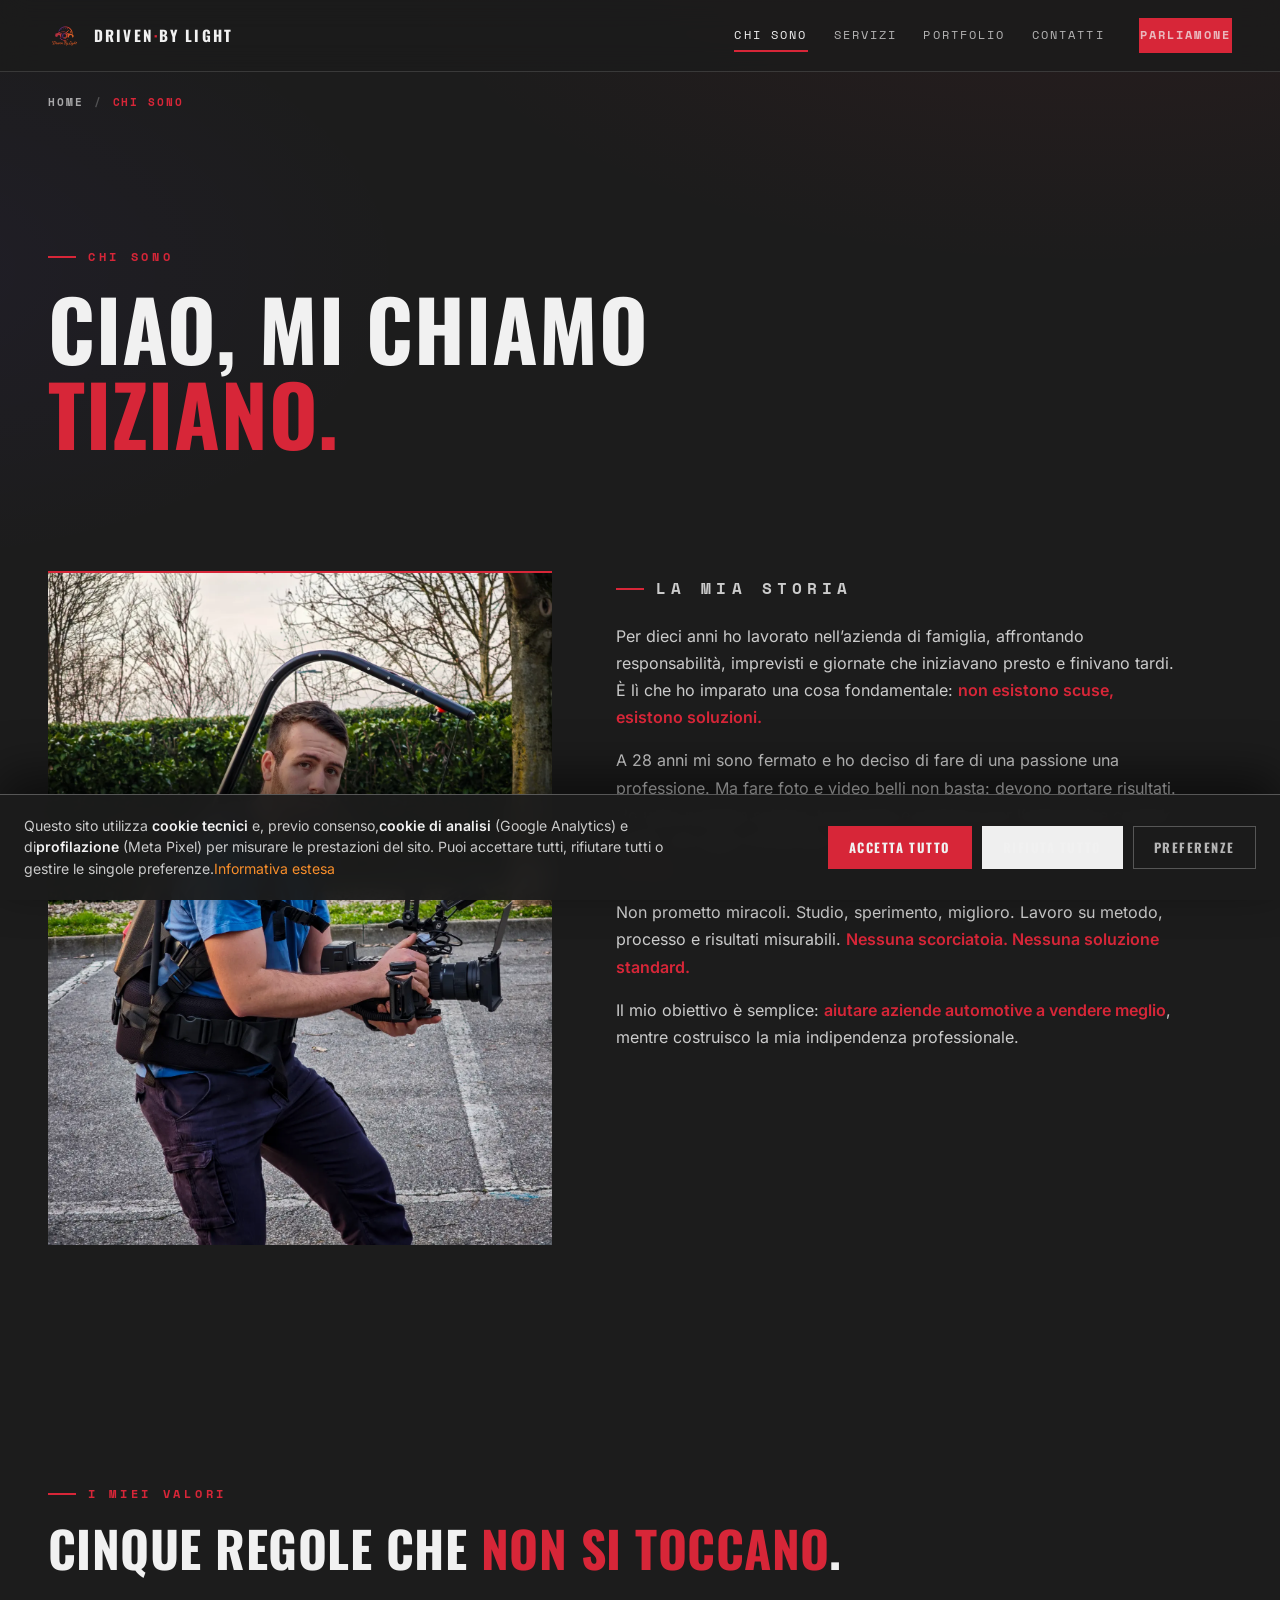
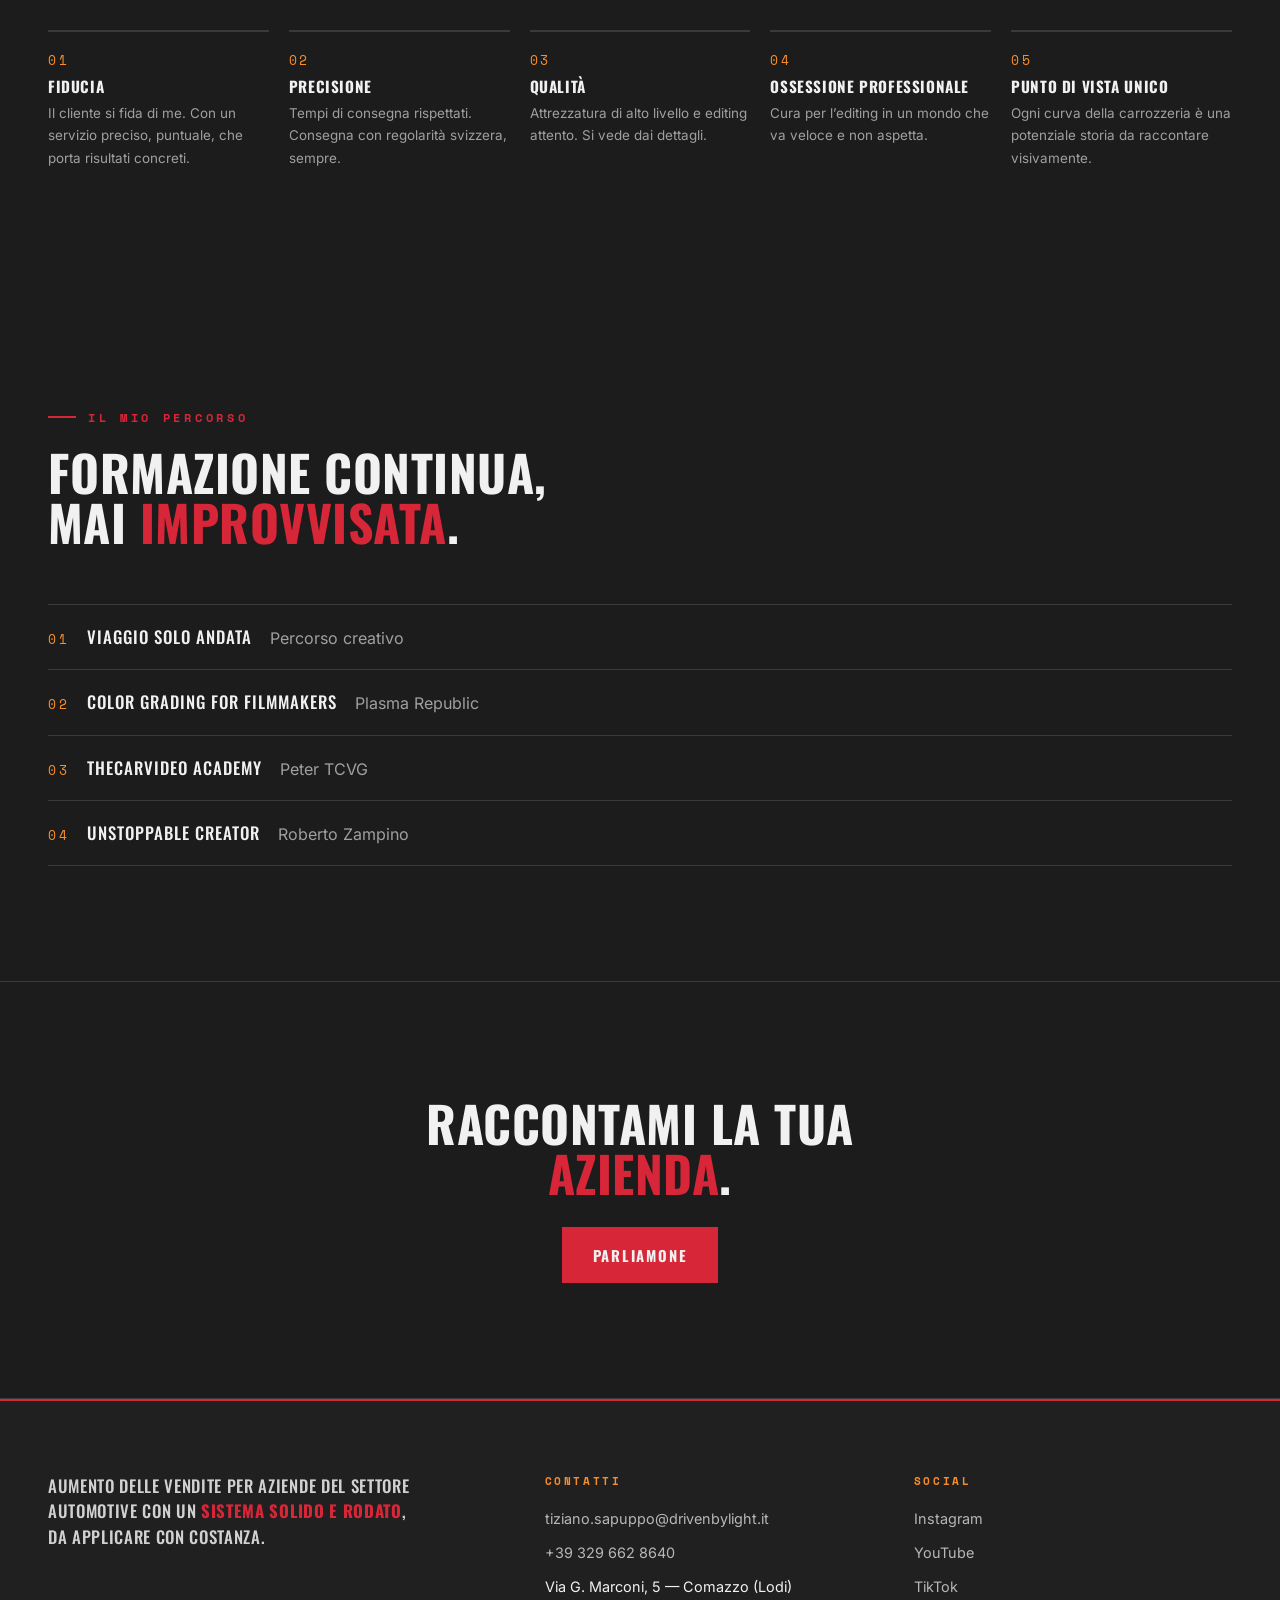
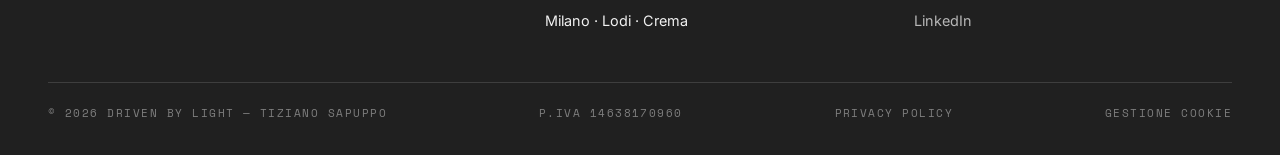
==== commit 2cc2e20f: "SEO: canonical, Open Graph completo, Twitter Card, JSON-LD Schema.org, breadcrumb navigation" ====
--- a/chi-sono/index.html
+++ b/chi-sono/index.html
@@ -1,4 +1,4 @@
-<!DOCTYPE html><html lang="it"><head><meta charset="utf-8"><meta name="viewport" content="width=device-width, initial-scale=1"><meta name="description" content="La storia di Tiziano Sapuppo: dieci anni nell'azienda di famiglia, la ripartenza a 28 anni, un sistema visivo orientato alla vendita per il settore automotive."><link rel="icon" href="/favicon.ico" sizes="any"><title>Chi sono — Tiziano Sapuppo · Driven By Light</title><!--
+<!DOCTYPE html><html lang="it"><head><meta charset="utf-8"><meta name="viewport" content="width=device-width, initial-scale=1"><meta name="description" content="La storia di Tiziano Sapuppo: dieci anni nell'azienda di famiglia, la ripartenza a 28 anni, un sistema visivo orientato alla vendita per il settore automotive."><link rel="icon" href="/favicon.ico" sizes="any"><title>Chi sono — Tiziano Sapuppo · Driven By Light</title><link rel="canonical" href="https://www.drivenbylight.it/chi-sono/"><!-- Open Graph (condivisione: WhatsApp, Facebook, LinkedIn, ...) --><meta property="og:type" content="website"><meta property="og:site_name" content="Driven By Light"><meta property="og:title" content="Chi sono — Tiziano Sapuppo · Driven By Light"><meta property="og:description" content="La storia di Tiziano Sapuppo: dieci anni nell'azienda di famiglia, la ripartenza a 28 anni, un sistema visivo orientato alla vendita per il settore automotive."><meta property="og:url" content="https://www.drivenbylight.it/chi-sono/"><meta property="og:locale" content="it_IT"><meta property="og:image" content="https://www.drivenbylight.it/_astro/chi%20sono.C7Z3_-1L.webp"><meta property="og:image:width" content="1400"><meta property="og:image:height" content="1867"><meta property="og:image:alt" content="Tiziano Sapuppo — automotive photographer"><!-- Twitter / X Card --><meta name="twitter:card" content="summary_large_image"><meta name="twitter:title" content="Chi sono — Tiziano Sapuppo · Driven By Light"><meta name="twitter:description" content="La storia di Tiziano Sapuppo: dieci anni nell'azienda di famiglia, la ripartenza a 28 anni, un sistema visivo orientato alla vendita per il settore automotive."><meta name="twitter:image" content="https://www.drivenbylight.it/_astro/chi%20sono.C7Z3_-1L.webp"><!-- Dati strutturati JSON-LD (Schema.org) --><script type="application/ld+json">{"@context":"https://schema.org","@type":"Person","@id":"https://www.drivenbylight.it/chi-sono/#person","name":"Tiziano Sapuppo","givenName":"Tiziano","familyName":"Sapuppo","jobTitle":"Automotive Photographer & Videomaker","url":"https://www.drivenbylight.it/chi-sono/","image":"https://www.drivenbylight.it/_astro/chi%20sono.C7Z3_-1L.webp","telephone":"+393296628640","email":"tiziano.sapuppo@drivenbylight.it","address":{"@type":"PostalAddress","streetAddress":"Via G. Marconi, 5","addressLocality":"Comazzo","addressRegion":"LO","addressCountry":"IT"},"sameAs":["https://www.instagram.com/drivenbylight.st/","https://www.youtube.com/channel/UCt2hIOt5hIjF9iLEe1BOfLw","https://www.tiktok.com/@tsdrivenbylight","https://www.linkedin.com/in/tiziano-sapuppo/"],"worksFor":{"@type":"ProfessionalService","name":"Driven By Light","url":"https://www.drivenbylight.it/"}}</script><script type="application/ld+json">{"@context":"https://schema.org","@type":"BreadcrumbList","itemListElement":[{"@type":"ListItem","position":1,"name":"Home","item":"https://www.drivenbylight.it/"},{"@type":"ListItem","position":2,"name":"Chi sono","item":"https://www.drivenbylight.it/chi-sono/"}]}</script><!--
       Script di tracciamento caricati SOLO dopo consenso cookie.
       Le funzioni __loadGA / __loadMeta vengono invocate da CookieConsent.astro
       in base alle preferenze salvate (statistiche → GA, marketing → Meta Pixel).
@@ -29,7 +29,7 @@
         fbq('init', '2071840930364087');
         fbq('track', 'PageView');
       };
-    </script><link rel="stylesheet" href="/_astro/Layout.BKlY_z24.css"></head><body><header class="site-header"><div class="container"><a href="/" class="brand" aria-label="Driven By Light — home"><img src="/_astro/logo.C9jMmVN8.png" alt="Logo Driven By Light" width="34" height="34"><span>Driven<span class="dot">·</span>By Light</span></a><nav class="site-nav" aria-label="Navigazione principale"><a href="/chi-sono/" aria-current="page">Chi sono</a><a href="/servizi/">Servizi</a><a href="/portfolio/">Portfolio</a><a href="/contatti/">Contatti</a><a href="/contatti/" class="cta cta-sm nav-cta">Parliamone</a></nav><button class="nav-toggle" id="nav-toggle" aria-expanded="false" aria-controls="mobile-nav" aria-label="Apri il menu di navigazione"><span></span><span></span><span></span></button></div><nav class="mobile-nav" id="mobile-nav" aria-label="Navigazione mobile"><a href="/chi-sono/" aria-current="page">Chi sono</a><a href="/servizi/">Servizi</a><a href="/portfolio/">Portfolio</a><a href="/contatti/">Contatti</a><a href="/contatti/" class="cta cta-sm">Parliamone</a></nav></header><main><section class="hero" style="padding-bottom: 0;"><div class="container"><p class="eyebrow reveal">Chi sono</p><h1 class="reveal" data-delay="1">Ciao, mi chiamo<br><span class="accent-rosso">Tiziano.</span></h1></div></section><section><div class="container"><div class="portrait-grid"><div class="portrait-media reveal"><img src="/_astro/chi sono.C7Z3_-1L.webp" alt="Ritratto di Tiziano Sapuppo" loading="lazy" width="2250" height="3000"></div><div class="reveal" data-delay="1"><p class="eyebrow">La mia storia</p><p>Per dieci anni ho lavorato nell’azienda di famiglia, affrontando responsabilità, imprevisti e giornate che iniziavano presto e finivano tardi. È lì che ho imparato una cosa fondamentale: <strong class="accent-rosso">non esistono scuse, esistono soluzioni.</strong></p><p>A 28 anni mi sono fermato e ho deciso di fare di una passione una professione. Ma fare foto e video belli non basta: devono portare risultati. Ho unito problem solving, tecnologia e passione per l’automotive creando quello che oggi è Driven By Light: <strong class="accent-rosso">un sistema visivo orientato alla vendita.</strong></p><p>Non prometto miracoli. Studio, sperimento, miglioro. Lavoro su metodo, processo e risultati misurabili. <strong class="accent-rosso">Nessuna scorciatoia. Nessuna soluzione standard.</strong></p><p>Il mio obiettivo è semplice: <strong class="accent-rosso">aiutare aziende automotive a vendere meglio</strong>, mentre costruisco la mia indipendenza professionale.</p></div></div></div></section><section><div class="container"><div class="section-head reveal"><p class="eyebrow">I miei valori</p><h2>Cinque regole che <span class="accent-rosso">non si toccano</span>.</h2></div><div class="values"><div class="value reveal" data-delay="0"><span class="sec-num">01</span><h3>Fiducia</h3><p>Il cliente si fida di me. Con un servizio preciso, puntuale, che porta risultati concreti.</p></div><div class="value reveal" data-delay="1"><span class="sec-num">02</span><h3>Precisione</h3><p>Tempi di consegna rispettati. Consegna con regolarità svizzera, sempre.</p></div><div class="value reveal" data-delay="2"><span class="sec-num">03</span><h3>Qualità</h3><p>Attrezzatura di alto livello e editing attento. Si vede dai dettagli.</p></div><div class="value reveal" data-delay="3"><span class="sec-num">04</span><h3>Ossessione professionale</h3><p>Cura per l’editing in un mondo che va veloce e non aspetta.</p></div><div class="value reveal" data-delay="0"><span class="sec-num">05</span><h3>Punto di vista unico</h3><p>Ogni curva della carrozzeria è una potenziale storia da raccontare visivamente.</p></div></div></div></section><section><div class="container"><div class="section-head reveal"><p class="eyebrow">Il mio percorso</p><h2>Formazione continua,<br>mai <span class="accent-rosso">improvvisata</span>.</h2></div><ul class="courses"><li class="reveal" data-delay="0"><span class="sec-num">01</span><strong>Viaggio Solo Andata</strong><span class="muted">Percorso creativo</span></li><li class="reveal" data-delay="1"><span class="sec-num">02</span><strong>Color Grading for Filmmakers</strong><span class="muted">Plasma Republic</span></li><li class="reveal" data-delay="2"><span class="sec-num">03</span><strong>TheCarVideo Academy</strong><span class="muted">Peter TCVG</span></li><li class="reveal" data-delay="3"><span class="sec-num">04</span><strong>Unstoppable Creator</strong><span class="muted">Roberto Zampino</span></li></ul></div></section><section class="cta-band"><div class="container"><h2 class="reveal">Raccontami la tua <span class="accent-rosso">azienda</span>.</h2><a class="cta reveal" data-delay="1" href="/contatti/">Parliamone</a></div></section></main><footer class="site-footer"><div class="container"><div class="footer-grid"><p class="footer-manifesto">Aumento delle vendite per aziende del settore automotive con un <span class="accent-rosso">sistema solido e rodato</span>, da applicare con costanza.</p><div class="footer-col"><h4>Contatti</h4><ul><li><a href="mailto:tiziano.sapuppo@drivenbylight.it">tiziano.sapuppo@drivenbylight.it</a></li><li><a href="tel:+393296628640">+39 329 662 8640</a></li><li>Via G. Marconi, 5 — Comazzo (Lodi)</li><li>Milano · Lodi · Crema</li></ul></div><div class="footer-col"><h4>Social</h4><ul><li><a href="https://www.instagram.com/drivenbylight.st/" rel="noopener" target="_blank">Instagram</a></li><li><a href="https://www.youtube.com/channel/UCt2hIOt5hIjF9iLEe1BOfLw" rel="noopener" target="_blank">YouTube</a></li><li><a href="https://www.tiktok.com/@tsdrivenbylight" rel="noopener" target="_blank">TikTok</a></li><li><a href="https://www.linkedin.com/in/tiziano-sapuppo/" rel="noopener" target="_blank">LinkedIn</a></li></ul></div></div><div class="footer-base"><span>© 2026 Driven By Light — Tiziano Sapuppo</span><span>P.IVA 14638170960</span><a href="/privacy/">Privacy Policy</a><button type="button" class="cookie-management-link-footer">Gestione Cookie</button></div></div></footer><!-- Banner consenso (primo accesso) --><div id="cookie-banner" class="cookie-banner" hidden><div class="cookie-banner-inner"><p class="cookie-banner-text">Questo sito utilizza <strong>cookie tecnici</strong> e, previo consenso,<strong>cookie di analisi</strong> (Google&nbsp;Analytics) e di<strong>profilazione</strong> (Meta&nbsp;Pixel) per misurare le prestazioni del sito. Puoi accettare tutti, rifiutare tutti o gestire le singole preferenze.<a href="/privacy/">Informativa estesa</a></p><div class="cookie-banner-actions"><button type="button" class="cta cta-sm cookie-btn-accept">Accetta tutto</button><button type="button" class="cta-ghost cta-sm cookie-btn-reject">Rifiuta tutto</button><button type="button" class="cookie-btn-prefs">Preferenze</button></div></div></div><!-- Pannello gestione cookie (come nel vecchio sito) --><div class="cookie-management-overlay" id="cookie-overlay"></div><div class="cookie-management-panel" id="cookie-panel" role="dialog" aria-modal="true" aria-labelledby="cookie-panel-title"><div class="cookie-management-header"><h2 id="cookie-panel-title">Gestione Cookie</h2><button type="button" class="cookie-management-close" aria-label="Chiudi">&times;</button></div><div class="cookie-management-body"><p class="cookie-management-intro">Qui puoi personalizzare l'utilizzo dei cookie. Le tue scelte verranno applicate su tutti i dispositivi su cui visiti questo sito.</p><div class="cookie-management-category"><div class="cookie-management-category-head"><span class="cookie-management-category-title">Cookie tecnici</span><input type="checkbox" id="mgmt-technical" checked disabled aria-label="Cookie tecnici sempre attivi"></div><p class="cookie-management-category-desc">Necessari al funzionamento del sito: navigazione, sessione e sicurezza. Non sono disattivabili.</p></div><div class="cookie-management-category"><div class="cookie-management-category-head"><span class="cookie-management-category-title">Cookie statistiche</span><input type="checkbox" id="mgmt-statistics" aria-label="Attiva cookie statistiche"></div><p class="cookie-management-category-desc">Google Analytics misura in forma aggregata come viene utilizzato il sito, aiutandoci a migliorarne contenuti e prestazioni.</p></div><div class="cookie-management-category"><div class="cookie-management-category-head"><span class="cookie-management-category-title">Cookie marketing</span><input type="checkbox" id="mgmt-marketing" aria-label="Attiva cookie marketing"></div><p class="cookie-management-category-desc">Il Meta Pixel consente di misurare l'efficacia delle inserzioni su Facebook e Instagram e di raggiungere utenti interessati ai servizi fotografici.</p></div><div class="cookie-management-category"><div class="cookie-management-category-head"><span class="cookie-management-category-title">Cookie di funzionalità</span><input type="checkbox" id="mgmt-functionalities" aria-label="Attiva cookie di funzionalità"></div><p class="cookie-management-category-desc">Abilita servizi di terze parti come video e mappe incorporate nelle pagine.</p></div></div><div class="cookie-management-footer"><button type="button" id="mgmt-save" class="cta cta-sm">Salva Preferenze</button><button type="button" id="mgmt-reset" class="cookie-management-reset">Reimposta Tutto</button></div></div><script>
+    </script><link rel="stylesheet" href="/_astro/Layout.DaWAYTix.css"></head><body><header class="site-header"><div class="container"><a href="/" class="brand" aria-label="Driven By Light — home"><img src="/_astro/logo.C9jMmVN8.png" alt="Logo Driven By Light" width="34" height="34"><span>Driven<span class="dot">·</span>By Light</span></a><nav class="site-nav" aria-label="Navigazione principale"><a href="/chi-sono/" aria-current="page">Chi sono</a><a href="/servizi/">Servizi</a><a href="/portfolio/">Portfolio</a><a href="/contatti/">Contatti</a><a href="/contatti/" class="cta cta-sm nav-cta">Parliamone</a></nav><button class="nav-toggle" id="nav-toggle" aria-expanded="false" aria-controls="mobile-nav" aria-label="Apri il menu di navigazione"><span></span><span></span><span></span></button></div><nav class="mobile-nav" id="mobile-nav" aria-label="Navigazione mobile"><a href="/chi-sono/" aria-current="page">Chi sono</a><a href="/servizi/">Servizi</a><a href="/portfolio/">Portfolio</a><a href="/contatti/">Contatti</a><a href="/contatti/" class="cta cta-sm">Parliamone</a></nav></header><main><nav class="breadcrumbs" aria-label="Percorso"><div class="container"><a href="/">Home</a><span class="sep" aria-hidden="true">/</span><span aria-current="page">Chi sono</span></div></nav><section class="hero" style="padding-bottom: 0;"><div class="container"><p class="eyebrow reveal">Chi sono</p><h1 class="reveal" data-delay="1">Ciao, mi chiamo<br><span class="accent-rosso">Tiziano.</span></h1></div></section><section><div class="container"><div class="portrait-grid"><div class="portrait-media reveal"><img src="/_astro/chi sono.C7Z3_-1L.webp" alt="Ritratto di Tiziano Sapuppo" loading="lazy" width="2250" height="3000"></div><div class="reveal" data-delay="1"><p class="eyebrow">La mia storia</p><p>Per dieci anni ho lavorato nell’azienda di famiglia, affrontando responsabilità, imprevisti e giornate che iniziavano presto e finivano tardi. È lì che ho imparato una cosa fondamentale: <strong class="accent-rosso">non esistono scuse, esistono soluzioni.</strong></p><p>A 28 anni mi sono fermato e ho deciso di fare di una passione una professione. Ma fare foto e video belli non basta: devono portare risultati. Ho unito problem solving, tecnologia e passione per l’automotive creando quello che oggi è Driven By Light: <strong class="accent-rosso">un sistema visivo orientato alla vendita.</strong></p><p>Non prometto miracoli. Studio, sperimento, miglioro. Lavoro su metodo, processo e risultati misurabili. <strong class="accent-rosso">Nessuna scorciatoia. Nessuna soluzione standard.</strong></p><p>Il mio obiettivo è semplice: <strong class="accent-rosso">aiutare aziende automotive a vendere meglio</strong>, mentre costruisco la mia indipendenza professionale.</p></div></div></div></section><section><div class="container"><div class="section-head reveal"><p class="eyebrow">I miei valori</p><h2>Cinque regole che <span class="accent-rosso">non si toccano</span>.</h2></div><div class="values"><div class="value reveal" data-delay="0"><span class="sec-num">01</span><h3>Fiducia</h3><p>Il cliente si fida di me. Con un servizio preciso, puntuale, che porta risultati concreti.</p></div><div class="value reveal" data-delay="1"><span class="sec-num">02</span><h3>Precisione</h3><p>Tempi di consegna rispettati. Consegna con regolarità svizzera, sempre.</p></div><div class="value reveal" data-delay="2"><span class="sec-num">03</span><h3>Qualità</h3><p>Attrezzatura di alto livello e editing attento. Si vede dai dettagli.</p></div><div class="value reveal" data-delay="3"><span class="sec-num">04</span><h3>Ossessione professionale</h3><p>Cura per l’editing in un mondo che va veloce e non aspetta.</p></div><div class="value reveal" data-delay="0"><span class="sec-num">05</span><h3>Punto di vista unico</h3><p>Ogni curva della carrozzeria è una potenziale storia da raccontare visivamente.</p></div></div></div></section><section><div class="container"><div class="section-head reveal"><p class="eyebrow">Il mio percorso</p><h2>Formazione continua,<br>mai <span class="accent-rosso">improvvisata</span>.</h2></div><ul class="courses"><li class="reveal" data-delay="0"><span class="sec-num">01</span><strong>Viaggio Solo Andata</strong><span class="muted">Percorso creativo</span></li><li class="reveal" data-delay="1"><span class="sec-num">02</span><strong>Color Grading for Filmmakers</strong><span class="muted">Plasma Republic</span></li><li class="reveal" data-delay="2"><span class="sec-num">03</span><strong>TheCarVideo Academy</strong><span class="muted">Peter TCVG</span></li><li class="reveal" data-delay="3"><span class="sec-num">04</span><strong>Unstoppable Creator</strong><span class="muted">Roberto Zampino</span></li></ul></div></section><section class="cta-band"><div class="container"><h2 class="reveal">Raccontami la tua <span class="accent-rosso">azienda</span>.</h2><a class="cta reveal" data-delay="1" href="/contatti/">Parliamone</a></div></section></main><footer class="site-footer"><div class="container"><div class="footer-grid"><p class="footer-manifesto">Aumento delle vendite per aziende del settore automotive con un <span class="accent-rosso">sistema solido e rodato</span>, da applicare con costanza.</p><div class="footer-col"><h4>Contatti</h4><ul><li><a href="mailto:tiziano.sapuppo@drivenbylight.it">tiziano.sapuppo@drivenbylight.it</a></li><li><a href="tel:+393296628640">+39 329 662 8640</a></li><li>Via G. Marconi, 5 — Comazzo (Lodi)</li><li>Milano · Lodi · Crema</li></ul></div><div class="footer-col"><h4>Social</h4><ul><li><a href="https://www.instagram.com/drivenbylight.st/" rel="noopener" target="_blank">Instagram</a></li><li><a href="https://www.youtube.com/channel/UCt2hIOt5hIjF9iLEe1BOfLw" rel="noopener" target="_blank">YouTube</a></li><li><a href="https://www.tiktok.com/@tsdrivenbylight" rel="noopener" target="_blank">TikTok</a></li><li><a href="https://www.linkedin.com/in/tiziano-sapuppo/" rel="noopener" target="_blank">LinkedIn</a></li></ul></div></div><div class="footer-base"><span>© 2026 Driven By Light — Tiziano Sapuppo</span><span>P.IVA 14638170960</span><a href="/privacy/">Privacy Policy</a><button type="button" class="cookie-management-link-footer">Gestione Cookie</button></div></div></footer><!-- Banner consenso (primo accesso) --><div id="cookie-banner" class="cookie-banner" hidden><div class="cookie-banner-inner"><p class="cookie-banner-text">Questo sito utilizza <strong>cookie tecnici</strong> e, previo consenso,<strong>cookie di analisi</strong> (Google&nbsp;Analytics) e di<strong>profilazione</strong> (Meta&nbsp;Pixel) per misurare le prestazioni del sito. Puoi accettare tutti, rifiutare tutti o gestire le singole preferenze.<a href="/privacy/">Informativa estesa</a></p><div class="cookie-banner-actions"><button type="button" class="cta cta-sm cookie-btn-accept">Accetta tutto</button><button type="button" class="cta-ghost cta-sm cookie-btn-reject">Rifiuta tutto</button><button type="button" class="cookie-btn-prefs">Preferenze</button></div></div></div><!-- Pannello gestione cookie (come nel vecchio sito) --><div class="cookie-management-overlay" id="cookie-overlay"></div><div class="cookie-management-panel" id="cookie-panel" role="dialog" aria-modal="true" aria-labelledby="cookie-panel-title"><div class="cookie-management-header"><h2 id="cookie-panel-title">Gestione Cookie</h2><button type="button" class="cookie-management-close" aria-label="Chiudi">&times;</button></div><div class="cookie-management-body"><p class="cookie-management-intro">Qui puoi personalizzare l'utilizzo dei cookie. Le tue scelte verranno applicate su tutti i dispositivi su cui visiti questo sito.</p><div class="cookie-management-category"><div class="cookie-management-category-head"><span class="cookie-management-category-title">Cookie tecnici</span><input type="checkbox" id="mgmt-technical" checked disabled aria-label="Cookie tecnici sempre attivi"></div><p class="cookie-management-category-desc">Necessari al funzionamento del sito: navigazione, sessione e sicurezza. Non sono disattivabili.</p></div><div class="cookie-management-category"><div class="cookie-management-category-head"><span class="cookie-management-category-title">Cookie statistiche</span><input type="checkbox" id="mgmt-statistics" aria-label="Attiva cookie statistiche"></div><p class="cookie-management-category-desc">Google Analytics misura in forma aggregata come viene utilizzato il sito, aiutandoci a migliorarne contenuti e prestazioni.</p></div><div class="cookie-management-category"><div class="cookie-management-category-head"><span class="cookie-management-category-title">Cookie marketing</span><input type="checkbox" id="mgmt-marketing" aria-label="Attiva cookie marketing"></div><p class="cookie-management-category-desc">Il Meta Pixel consente di misurare l'efficacia delle inserzioni su Facebook e Instagram e di raggiungere utenti interessati ai servizi fotografici.</p></div><div class="cookie-management-category"><div class="cookie-management-category-head"><span class="cookie-management-category-title">Cookie di funzionalità</span><input type="checkbox" id="mgmt-functionalities" aria-label="Attiva cookie di funzionalità"></div><p class="cookie-management-category-desc">Abilita servizi di terze parti come video e mappe incorporate nelle pagine.</p></div></div><div class="cookie-management-footer"><button type="button" id="mgmt-save" class="cta cta-sm">Salva Preferenze</button><button type="button" id="mgmt-reset" class="cookie-management-reset">Reimposta Tutto</button></div></div><script>
 (function () {
   'use strict';
 
--- a/_astro/Layout.DaWAYTix.css
+++ b/_astro/Layout.DaWAYTix.css
@@ -0,0 +1 @@
+:root{--rosso:#d72638;--arancio:#f78e2b;--viola:#6e44ff;--nero:#1c1c1c;--grigio:#f1f1f1;--linea:#f1f1f124;--linea-forte:#f1f1f147;--velo-nero:#1c1c1cd1;--glow-rosso:#d7263859;--glow-viola:#6e44ff47;--font-display:"Oswald", "Arial Narrow", sans-serif;--font-body:"Inter", sans-serif;--font-mono:"Space Mono", monospace;--container:1280px;--header-h:72px}*{box-sizing:border-box}html{scroll-behavior:smooth}body{background:var(--nero);color:var(--grigio);font-family:var(--font-body);-webkit-font-smoothing:antialiased;background-image:radial-gradient(1200px 600px at 85% -10%,#d7263812,#0000 60%),radial-gradient(900px 500px at -10% 30%,#6e44ff0d,#0000 60%);background-attachment:fixed;margin:0;font-size:16px;line-height:1.65}::selection{background:var(--rosso);color:var(--grigio)}img{max-width:100%;display:block}a{color:inherit;text-decoration:none}.container{width:100%;max-width:var(--container);margin-inline:auto;padding-inline:clamp(20px,5vw,48px)}h1,h2,h3{font-family:var(--font-display);text-transform:uppercase;letter-spacing:.01em;margin:0;font-weight:700;line-height:1.02}h1{font-size:clamp(2.6rem,6.5vw,5.2rem)}h2{font-size:clamp(1.9rem,4vw,3.1rem)}h3{letter-spacing:.04em;font-size:clamp(1.15rem,2vw,1.5rem)}p{margin:0 0 1em}.accent-rosso{color:var(--rosso)}.accent-arancio{color:var(--arancio)}.eyebrow{font-family:var(--font-mono);text-transform:uppercase;letter-spacing:.32em;color:var(--rosso);align-items:center;gap:12px;margin-bottom:20px;font-size:.72rem;font-weight:700;display:inline-flex}.eyebrow:before{content:"";background:var(--rosso);width:28px;height:2px}.sec-num{font-family:var(--font-mono);color:var(--arancio);letter-spacing:.2em;font-size:.8rem}.lead{color:#f1f1f1d1;max-width:56ch;font-size:clamp(1.05rem,1.6vw,1.3rem)}.muted{color:#f1f1f19e}section{padding-block:clamp(64px,9vw,120px)}.section-tight{padding-top:clamp(32px,4vw,56px)}.section-head{margin-bottom:clamp(32px,5vw,56px)}.rule{border:0;border-top:1px solid var(--linea);margin:0}.site-header{height:var(--header-h);z-index:50;backdrop-filter:blur(14px);border-bottom:1px solid var(--linea);background:#1c1c1cd1;align-items:center;display:flex;position:fixed;inset:0 0 auto}.site-header .container{align-items:center;gap:28px;display:flex}.brand{font-family:var(--font-display);text-transform:uppercase;letter-spacing:.14em;align-items:center;gap:12px;font-size:.95rem;font-weight:700;display:flex}.brand img{width:34px;height:34px}.brand .dot{color:var(--rosso)}.site-nav{align-items:center;gap:26px;margin-left:auto;display:flex}.site-nav a{font-family:var(--font-mono);text-transform:uppercase;letter-spacing:.18em;color:#f1f1f1b8;border-bottom:2px solid #0000;padding:6px 0;font-size:.74rem;transition:color .25s,border-color .25s}.site-nav a:hover{color:var(--grigio)}.site-nav a[aria-current=page]{color:var(--grigio);border-bottom-color:var(--rosso)}.nav-cta{margin-left:8px}.nav-toggle,.mobile-nav{display:none}@media (width<=860px){.nav-toggle{border:1px solid var(--linea);cursor:pointer;background:0 0;border-radius:4px;flex-direction:column;justify-content:center;gap:5px;width:44px;height:44px;margin-left:auto;padding:11px;display:flex}.nav-toggle span{background:var(--grigio);width:100%;height:2px;transition:transform .3s,opacity .3s;display:block}.nav-toggle.open span:first-child{transform:translateY(7px)rotate(45deg)}.nav-toggle.open span:nth-child(2){opacity:0}.nav-toggle.open span:nth-child(3){transform:translateY(-7px)rotate(-45deg)}.mobile-nav{top:var(--header-h);z-index:49;backdrop-filter:blur(14px);border-bottom:1px solid var(--linea);transform:translateY(calc(-100% - var(--header-h)));visibility:hidden;background:#181818fa;flex-direction:column;padding:8px clamp(20px,5vw,48px) 24px;transition:transform .35s cubic-bezier(.2,.6,.2,1),visibility .35s;display:flex;position:fixed;left:0;right:0;box-shadow:0 24px 48px #00000080}.mobile-nav.open{visibility:visible;transform:none}.mobile-nav a{font-family:var(--font-mono);text-transform:uppercase;letter-spacing:.18em;color:#f1f1f1cc;border-bottom:1px solid var(--linea);padding:15px 4px;font-size:.8rem}.mobile-nav a[aria-current=page]{color:var(--rosso)}.mobile-nav .cta{text-align:center;border-bottom:none;margin-top:18px;padding:14px 20px}}.cta{font-family:var(--font-display);text-transform:uppercase;letter-spacing:.12em;background:var(--rosso);color:var(--grigio);border:1px solid var(--rosso);padding:15px 30px;font-size:.92rem;font-weight:700;transition:background .25s,color .25s,border-color .25s,transform .25s;display:inline-block}.cta:hover{background:var(--arancio);border-color:var(--arancio);color:var(--nero);transform:translateY(-2px)}.cta-ghost{font-family:var(--font-display);text-transform:uppercase;letter-spacing:.12em;border:1px solid var(--linea-forte);color:var(--grigio);padding:15px 30px;font-size:.92rem;font-weight:700;transition:border-color .25s,box-shadow .25s,transform .25s;display:inline-block}.cta-ghost:hover{border-color:var(--viola);box-shadow:0 0 24px var(--glow-viola);transform:translateY(-2px)}.cta-sm{padding:11px 20px;font-size:.8rem}.hero{padding-top:calc(var(--header-h) + clamp(28px, 4vw, 56px));padding-bottom:0}.hero h1{max-width:16ch}.hero .lead{margin-top:24px}.hero-cta{flex-wrap:wrap;gap:16px;margin-top:36px;display:flex}.hero-media{margin-top:clamp(28px,4vw,48px);position:relative}.hero-media img{object-fit:cover;object-position:center;width:100%;height:clamp(420px,55vh,640px)}.hero-media:after{content:"";background:linear-gradient(to top, var(--nero) 2%, transparent 30%);pointer-events:none;position:absolute;inset:0}.hero-media:before{content:"";background:linear-gradient(to bottom, var(--nero) 2%, transparent 30%);pointer-events:none;z-index:1;position:absolute;inset:0}.grid-services{grid-template-columns:repeat(4,1fr);gap:20px;display:grid}.grid-3{grid-template-columns:repeat(3,1fr)}.card{border:1px solid var(--linea);background:#f1f1f108;flex-direction:column;transition:border-color .3s,box-shadow .3s,transform .3s;display:flex}.card:hover{border-color:var(--viola);box-shadow:0 10px 40px var(--glow-viola);transform:translateY(-4px)}.card img{border-bottom:2px solid var(--rosso);width:100%;height:auto}.card-body{flex-direction:column;flex:1;gap:10px;padding:22px;display:flex}.card-body h3{font-size:1.05rem}.card-body p{color:#f1f1f1ad;margin:0;font-size:.92rem}.card-link{font-family:var(--font-mono);letter-spacing:.2em;text-transform:uppercase;color:var(--arancio);margin-top:auto;font-size:.72rem}.card-link:after{content:" →"}.process{counter-reset:step;grid-template-columns:repeat(5,1fr);gap:20px;display:grid}.step{border-top:2px solid var(--linea);padding-top:20px;position:relative}.step:before{content:counter(step, decimal-leading-zero);counter-increment:step;font-family:var(--font-mono);color:var(--arancio);margin-bottom:10px;font-size:1.6rem;font-weight:700;display:block}.step h3{margin-bottom:8px;font-size:.95rem}.step p{color:#f1f1f19e;margin:0;font-size:.85rem}.quote-featured{border:1px solid var(--linea);grid-template-columns:1.1fr 1fr;gap:0;margin-bottom:20px;display:grid}.quote-featured img{width:100%;height:auto}.quote-featured .quote-body{flex-direction:column;justify-content:center;gap:18px;padding:clamp(28px,4vw,48px);display:flex}.quote-mark{font-family:var(--font-display);color:var(--rosso);font-size:3.4rem;line-height:.5}.quote-text{color:#f1f1f1e6;margin:0;font-size:clamp(1.05rem,1.6vw,1.35rem);line-height:1.55}.quote-author{font-family:var(--font-mono);letter-spacing:.22em;text-transform:uppercase;color:var(--arancio);font-size:.74rem}.grid-quotes{grid-template-columns:1fr 1fr;gap:20px;display:grid}.grid-quotes .card{gap:14px;padding:clamp(24px,3vw,36px)}.grid-quotes .card img{border-bottom:2px solid var(--rosso)}.service-block{border-bottom:1px solid var(--linea);grid-template-columns:1fr 1fr;align-items:center;gap:clamp(28px,5vw,64px);padding-block:clamp(36px,5vw,64px);display:grid}.service-block:last-of-type{border-bottom:0}.service-block.flip .service-media{order:2}.service-media{position:relative}.service-media img{border-top:2px solid var(--rosso);width:100%;height:auto}.service-copy .sec-num{margin-bottom:12px;display:block}.service-copy h2{margin-bottom:16px;font-size:clamp(1.5rem,3vw,2.3rem)}.service-copy p{color:#f1f1f1c7;max-width:52ch}.portrait-grid{grid-template-columns:.9fr 1.1fr;align-items:start;gap:clamp(28px,5vw,64px);display:grid}.portrait-grid img{border-top:2px solid var(--rosso);width:100%;height:auto}.portrait-grid p{color:#f1f1f1d1;max-width:56ch;font-size:1rem;line-height:1.7}.portrait-grid strong{font-weight:700}.values{grid-template-columns:repeat(5,1fr);gap:20px;display:grid}.value{border-top:2px solid var(--linea);padding-top:18px}.value .sec-num{margin-bottom:8px;display:block}.value h3{margin-bottom:8px;font-size:.95rem}.value p{color:#f1f1f19e;margin:0;font-size:.84rem}.courses{margin:0;padding:0;list-style:none}.courses li{border-bottom:1px solid var(--linea);align-items:baseline;gap:18px;padding:18px 0;display:flex}.courses li:first-child{border-top:1px solid var(--linea)}.courses .sec-num{flex:none}.courses strong{font-family:var(--font-display);text-transform:uppercase;letter-spacing:.06em;font-size:1.05rem;font-weight:500}.filters{flex-wrap:wrap;gap:10px;margin-bottom:32px;display:flex}.filter-btn{font-family:var(--font-mono);letter-spacing:.18em;text-transform:uppercase;color:#f1f1f1b8;border:1px solid var(--linea);cursor:pointer;background:0 0;padding:10px 16px;font-size:.72rem;transition:border-color .25s,color .25s,box-shadow .25s}.filter-btn:hover{border-color:var(--linea-forte);color:var(--grigio)}.filter-btn.active{border-color:var(--rosso);color:var(--grigio);box-shadow:inset 0 -2px 0 var(--rosso)}.gallery-group+.gallery-group{margin-top:clamp(56px,8vw,104px)}.group-head{border-bottom:2px solid var(--rosso);align-items:baseline;gap:14px;margin-bottom:24px;padding-bottom:14px;display:flex}.group-head h2{margin:0;font-size:clamp(1.25rem,2.2vw,1.8rem)}.group-num{font-family:var(--font-mono);letter-spacing:.2em;color:var(--arancio);font-size:.8rem;font-weight:700}.gallery{grid-template-columns:repeat(3,1fr);align-items:start;gap:14px;display:grid}.gallery figure{margin:0;position:relative}.gallery button{cursor:zoom-in;background:0 0;border:0;width:100%;padding:0;display:block;position:relative}.gallery img{width:100%;height:auto;transition:transform .5s,filter .5s}.gallery button:after{content:"";pointer-events:none;border:1px solid #0000;transition:border-color .3s,box-shadow .3s;position:absolute;inset:0}.gallery button:hover img{filter:saturate(1.1);transform:scale(1.04)}.gallery button:hover:after{border-color:var(--viola);box-shadow:inset 0 0 30px var(--glow-viola)}.gallery figure[data-hidden=true]{display:none}.gallery figcaption{font-family:var(--font-mono);letter-spacing:.2em;text-transform:uppercase;color:var(--grigio);background:var(--velo-nero);pointer-events:none;padding:4px 8px;font-size:.62rem;position:absolute;bottom:8px;left:10px}.lightbox{z-index:90;background:#1c1c1cf0;justify-content:center;align-items:center;padding:24px;display:none;position:fixed;inset:0}.lightbox.open{display:flex}.lightbox{flex-direction:column;gap:14px}.lightbox img{border-top:2px solid var(--rosso);width:auto;max-width:min(1200px,92vw);max-height:82vh}.lightbox-label{font-family:var(--font-mono);letter-spacing:.22em;text-transform:uppercase;color:var(--grigio);font-size:.7rem}.lightbox-close{font-family:var(--font-mono);letter-spacing:.2em;text-transform:uppercase;color:var(--grigio);border:1px solid var(--linea);cursor:pointer;background:0 0;padding:10px 16px;font-size:.8rem;position:absolute;top:20px;right:24px}.lightbox-close:hover{border-color:var(--rosso);color:var(--rosso)}.contact-grid{grid-template-columns:1.2fr 1fr;gap:clamp(28px,5vw,64px);display:grid}.form-field{margin-bottom:20px}.form-field label{font-family:var(--font-mono);letter-spacing:.22em;text-transform:uppercase;color:#f1f1f19e;margin-bottom:8px;font-size:.68rem;display:block}.form-field input,.form-field select,.form-field textarea{width:100%;font-family:var(--font-body);color:var(--grigio);border:1px solid var(--linea);background:#f1f1f10a;outline:none;padding:13px 14px;font-size:.95rem;transition:border-color .25s,box-shadow .25s}.form-field input:focus,.form-field select:focus,.form-field textarea:focus{border-color:var(--viola);box-shadow:0 0 0 1px var(--viola), 0 0 24px var(--glow-viola)}.form-field textarea{resize:vertical;min-height:130px}.form-field select option{background:var(--nero);color:var(--grigio)}.contact-list{margin:0 0 28px;padding:0;list-style:none}.contact-list li{border-bottom:1px solid var(--linea);align-items:baseline;gap:14px;padding:14px 0;font-size:.95rem;display:flex}.contact-list li:first-child{border-top:1px solid var(--linea)}.contact-list .k{font-family:var(--font-mono);letter-spacing:.2em;text-transform:uppercase;color:var(--arancio);flex:0 0 92px;font-size:.66rem}.contact-list a:hover{color:var(--rosso)}.privacy-link{color:var(--rosso);text-underline-offset:3px;font-weight:600;text-decoration:underline}.privacy-link:hover{color:var(--arancio)}.map-embed{border:1px solid var(--linea);border-radius:4px;margin-top:22px;overflow:hidden}.map-embed iframe{filter:invert(.92)hue-rotate(180deg)saturate(.85);border:0;width:100%;height:260px;display:block}.social-row{flex-wrap:wrap;gap:10px;display:flex}.social-row a{font-family:var(--font-mono);letter-spacing:.18em;text-transform:uppercase;border:1px solid var(--linea);color:#f1f1f1c7;padding:10px 14px;font-size:.7rem;transition:border-color .25s,color .25s,box-shadow .25s}.social-row a:hover{border-color:var(--rosso);color:var(--grigio);box-shadow:0 0 20px var(--glow-rosso)}.cta-band{border-top:1px solid var(--linea);border-bottom:1px solid var(--linea);text-align:center}.cta-band h2{max-width:22ch;margin-inline:auto}.cta-band .cta{margin-top:28px}.site-footer{border-top:2px solid var(--rosso);background:#f1f1f105;padding:clamp(48px,6vw,72px) 0 32px}.footer-grid{grid-template-columns:1.4fr 1fr 1fr;gap:clamp(24px,4vw,56px);margin-bottom:40px;display:grid}.footer-manifesto{font-family:var(--font-display);text-transform:uppercase;letter-spacing:.04em;color:#f1f1f1d9;max-width:42ch;font-size:1.05rem;line-height:1.5}.footer-manifesto .accent-rosso{font-weight:700}.footer-col h4{font-family:var(--font-mono);letter-spacing:.24em;text-transform:uppercase;color:var(--arancio);margin:0 0 16px;font-size:.68rem}.footer-col ul{margin:0;padding:0;list-style:none}.footer-col li{margin-bottom:10px;font-size:.9rem}.footer-col a{color:#f1f1f1b8;transition:color .25s}.footer-col a:hover{color:var(--rosso)}.footer-base{border-top:1px solid var(--linea);font-family:var(--font-mono);letter-spacing:.14em;text-transform:uppercase;color:#f1f1f173;flex-wrap:wrap;justify-content:space-between;gap:12px;padding-top:22px;font-size:.66rem;display:flex}.footer-base a{color:#f1f1f173;transition:color .25s}.footer-base a:hover{color:var(--arancio)}.reveal{opacity:0;transition:opacity .8s cubic-bezier(.2,.6,.2,1),transform .8s cubic-bezier(.2,.6,.2,1);transform:translateY(26px)}.reveal.in{opacity:1;transform:none}.reveal[data-delay="1"]{transition-delay:.12s}.reveal[data-delay="2"]{transition-delay:.24s}.reveal[data-delay="3"]{transition-delay:.36s}@media (prefers-reduced-motion:reduce){.reveal{opacity:1;transition:none;transform:none}html{scroll-behavior:auto}}@media (width<=1020px){.grid-services,.grid-3,.process,.values,.gallery{grid-template-columns:repeat(2,1fr)}}@media (width<=860px){.site-nav{display:none}.quote-featured,.service-block,.portrait-grid,.contact-grid,.grid-quotes{grid-template-columns:1fr}.service-block.flip .service-media{order:0}.quote-featured img{min-height:240px}.footer-grid{grid-template-columns:1fr}}@media (width<=560px){.grid-services,.grid-3,.process,.values,.gallery{grid-template-columns:1fr}.hero h1{max-width:none}.form-field input,.form-field select,.form-field textarea{font-size:16px}.privacy-table{-webkit-overflow-scrolling:touch;display:block;overflow-x:auto}.privacy-table th,.privacy-table td{white-space:nowrap}}.privacy-content{max-width:780px}.privacy-content p{color:#f1f1f1c7;margin-bottom:1.1em}.privacy-content a{color:var(--arancio);transition:color .25s}.privacy-content a:hover{color:var(--rosso)}.privacy-content h3{font-family:var(--font-display);text-transform:uppercase;letter-spacing:.07em;color:var(--grigio);border-left:3px solid var(--rosso);margin:40px 0 14px;padding-left:14px;font-size:1.06rem;font-weight:600}.privacy-content ul{margin:0 0 1.2em;padding-left:20px}.privacy-content li{color:#f1f1f1c7;margin-bottom:8px}.privacy-content li strong{color:var(--grigio)}.privacy-table{border-collapse:collapse;width:100%;margin:18px 0 28px;font-size:.88rem}.privacy-table th{font-family:var(--font-mono);text-transform:uppercase;letter-spacing:.12em;color:var(--arancio);text-align:left;border:1px solid var(--linea);background:var(--velo-nero);padding:12px 14px;font-size:.66rem;font-weight:700}.privacy-table td{border:1px solid var(--linea);color:#f1f1f1c7;vertical-align:top;padding:12px 14px}.privacy-table td:first-child{color:var(--grigio);font-weight:600}.privacy-date{font-family:var(--font-mono);letter-spacing:.1em;text-transform:uppercase;color:#f1f1f180;margin-top:36px;font-size:.72rem}.cookie-management-link-footer{font:inherit;letter-spacing:inherit;text-transform:inherit;color:#f1f1f173;cursor:pointer;background:0 0;border:none;padding:0;transition:color .25s}.cookie-management-link-footer:hover{color:var(--arancio)}.cookie-banner{z-index:9998;border-top:1px solid var(--linea-forte);backdrop-filter:blur(10px);background:#1c1c1cf5;padding:20px 0;position:fixed;inset:auto 0 0;box-shadow:0 -18px 48px #0000008c}.cookie-banner[hidden]{display:none}.cookie-banner-inner{max-width:var(--container);justify-content:space-between;align-items:center;gap:24px;margin:0 auto;padding:0 24px;display:flex}.cookie-banner-text{color:#f1f1f1d1;max-width:72ch;margin:0;font-size:.88rem;line-height:1.55}.cookie-banner-text strong{color:var(--grigio)}.cookie-banner-text a{color:var(--arancio)}.cookie-banner-text a:hover{color:var(--rosso)}.cookie-banner-actions{flex-shrink:0;align-items:center;gap:10px;display:flex}.cookie-banner-actions .cta,.cookie-banner-actions .cta-ghost{cursor:pointer;border-radius:0}.cookie-btn-prefs{border:1px solid var(--linea-forte);color:#f1f1f1b8;font-family:var(--font-display);text-transform:uppercase;letter-spacing:.12em;cursor:pointer;background:0 0;border-radius:0;padding:11px 20px;font-size:.8rem;font-weight:700;transition:border-color .25s,color .25s}.cookie-btn-prefs:hover{border-color:var(--viola);color:var(--grigio)}.cookie-management-overlay{z-index:9997;backdrop-filter:blur(4px);opacity:0;visibility:hidden;background:#0c0c0cb8;transition:opacity .3s,visibility .3s;position:fixed;inset:0}.cookie-management-overlay.active{opacity:1;visibility:visible}.cookie-management-panel{z-index:9999;border:1px solid var(--linea-forte);opacity:0;visibility:hidden;background:#212121;width:min(640px,100vw - 32px);max-height:min(82vh,720px);transition:opacity .3s,visibility .3s,transform .3s cubic-bezier(.2,.6,.2,1);position:fixed;top:50%;left:50%;overflow-y:auto;transform:translate(-50%,-46%);box-shadow:0 32px 80px #0009}.cookie-management-panel.active{opacity:1;visibility:visible;transform:translate(-50%,-50%)}.cookie-management-header{border-bottom:1px solid var(--linea);background:#212121;justify-content:space-between;align-items:center;padding:20px 26px;display:flex;position:sticky;top:0}.cookie-management-header h2{font-family:var(--font-display);text-transform:uppercase;letter-spacing:.08em;color:var(--grigio);margin:0;font-size:1.15rem;font-weight:700}.cookie-management-close{color:#f1f1f199;cursor:pointer;background:0 0;border:none;padding:4px 8px;font-size:1.7rem;line-height:1;transition:color .25s}.cookie-management-close:hover{color:var(--rosso)}.cookie-management-body{padding:22px 26px 8px}.cookie-management-intro{color:#f1f1f1b8;margin:0 0 20px;font-size:.88rem;line-height:1.55}.cookie-management-category{border:1px solid var(--linea);margin-bottom:14px;padding:16px 18px}.cookie-management-category-head{justify-content:space-between;align-items:center;gap:16px;margin-bottom:8px;display:flex}.cookie-management-category-title{font-family:var(--font-display);text-transform:uppercase;letter-spacing:.07em;color:var(--grigio);font-size:.92rem;font-weight:600}.cookie-management-category-desc{color:#f1f1f19e;margin:0;font-size:.82rem;line-height:1.55}.cookie-management-category input[type=checkbox]{-webkit-appearance:none;appearance:none;border:1px solid var(--linea-forte);cursor:pointer;background:#f1f1f114;border-radius:11px;flex-shrink:0;width:42px;height:22px;transition:background .25s,border-color .25s;position:relative}.cookie-management-category input[type=checkbox]:after{content:"";background:#f1f1f18c;border-radius:50%;width:16px;height:16px;transition:transform .25s,background .25s;position:absolute;top:2px;left:2px}.cookie-management-category input[type=checkbox]:checked{background:var(--rosso);border-color:var(--rosso)}.cookie-management-category input[type=checkbox]:checked:after{background:var(--grigio);transform:translate(20px)}.cookie-management-category input[type=checkbox]:disabled{opacity:.55;cursor:not-allowed}.cookie-management-category input[type=checkbox]:focus-visible{outline:2px solid var(--viola);outline-offset:2px}.cookie-management-footer{border-top:1px solid var(--linea);align-items:center;gap:14px;padding:16px 26px 24px;display:flex}.cookie-management-footer .cta{cursor:pointer;border-radius:0}.cookie-management-reset{color:#f1f1f18c;font-family:var(--font-mono);letter-spacing:.12em;text-transform:uppercase;cursor:pointer;text-underline-offset:4px;background:0 0;border:none;font-size:.72rem;text-decoration:underline;transition:color .25s}.cookie-management-reset:hover{color:var(--rosso)}body.cookie-management-open{overflow:hidden}@media (width<=860px){.cookie-banner-inner{flex-direction:column;align-items:stretch;gap:16px}.cookie-banner-actions{flex-wrap:wrap;justify-content:flex-start}}@media (width<=560px){.cookie-management-panel{border-left:none;border-right:none;width:100vw;max-height:88vh;top:auto;bottom:0;left:0;transform:translateY(100%)}.cookie-management-panel.active{transform:translateY(0)}}.breadcrumbs{padding-top:calc(var(--header-h) + 22px);font-family:var(--font-mono);letter-spacing:.18em;text-transform:uppercase;color:#f1f1f173;padding-bottom:4px;font-size:.66rem;font-weight:700}.breadcrumbs a{color:#f1f1f1a8;transition:color .25s}.breadcrumbs a:hover{color:var(--rosso)}.breadcrumbs .sep{color:#f1f1f140;margin-inline:10px}.breadcrumbs [aria-current=page]{color:var(--rosso)}@font-face{font-family:Oswald;font-style:normal;font-display:swap;font-weight:500;src:url(/_astro/oswald-cyrillic-ext-500-normal.DngHVvy4.woff2)format("woff2"),url(/_astro/oswald-cyrillic-ext-500-normal.Hz7kEHBT.woff)format("woff");unicode-range:U+460-52F,U+1C80-1C8A,U+20B4,U+2DE0-2DFF,U+A640-A69F,U+FE2E-FE2F}@font-face{font-family:Oswald;font-style:normal;font-display:swap;font-weight:500;src:url(/_astro/oswald-cyrillic-500-normal.Dz4ZC46J.woff2)format("woff2"),url(/_astro/oswald-cyrillic-500-normal.CjKr_ZfC.woff)format("woff");unicode-range:U+301,U+400-45F,U+490-491,U+4B0-4B1,U+2116}@font-face{font-family:Oswald;font-style:normal;font-display:swap;font-weight:500;src:url(/_astro/oswald-vietnamese-500-normal.hXcn5ojQ.woff2)format("woff2"),url(/_astro/oswald-vietnamese-500-normal.Bi4XG4HV.woff)format("woff");unicode-range:U+102-103,U+110-111,U+128-129,U+168-169,U+1A0-1A1,U+1AF-1B0,U+300-301,U+303-304,U+308-309,U+323,U+329,U+1EA0-1EF9,U+20AB}@font-face{font-family:Oswald;font-style:normal;font-display:swap;font-weight:500;src:url(/_astro/oswald-latin-ext-500-normal.QdEKgtiz.woff2)format("woff2"),url(/_astro/oswald-latin-ext-500-normal.DcyNJhgm.woff)format("woff");unicode-range:U+100-2BA,U+2BD-2C5,U+2C7-2CC,U+2CE-2D7,U+2DD-2FF,U+304,U+308,U+329,U+1D00-1DBF,U+1E00-1E9F,U+1EF2-1EFF,U+2020,U+20A0-20AB,U+20AD-20C0,U+2113,U+2C60-2C7F,U+A720-A7FF}@font-face{font-family:Oswald;font-style:normal;font-display:swap;font-weight:500;src:url(/_astro/oswald-latin-500-normal.B-eyT0Dw.woff2)format("woff2"),url(/_astro/oswald-latin-500-normal.DM85Di4w.woff)format("woff");unicode-range:U+??,U+131,U+152-153,U+2BB-2BC,U+2C6,U+2DA,U+2DC,U+304,U+308,U+329,U+2000-206F,U+20AC,U+2122,U+2191,U+2193,U+2212,U+2215,U+FEFF,U+FFFD}@font-face{font-family:Oswald;font-style:normal;font-display:swap;font-weight:700;src:url(/_astro/oswald-cyrillic-ext-700-normal.CtkJES1U.woff2)format("woff2"),url(/_astro/oswald-cyrillic-ext-700-normal.VKAui8kQ.woff)format("woff");unicode-range:U+460-52F,U+1C80-1C8A,U+20B4,U+2DE0-2DFF,U+A640-A69F,U+FE2E-FE2F}@font-face{font-family:Oswald;font-style:normal;font-display:swap;font-weight:700;src:url(/_astro/oswald-cyrillic-700-normal.BO0IwMyy.woff2)format("woff2"),url(/_astro/oswald-cyrillic-700-normal.DxuP1Pb9.woff)format("woff");unicode-range:U+301,U+400-45F,U+490-491,U+4B0-4B1,U+2116}@font-face{font-family:Oswald;font-style:normal;font-display:swap;font-weight:700;src:url(/_astro/oswald-vietnamese-700-normal._DkZZ6ID.woff2)format("woff2"),url(/_astro/oswald-vietnamese-700-normal.BxFoeH7J.woff)format("woff");unicode-range:U+102-103,U+110-111,U+128-129,U+168-169,U+1A0-1A1,U+1AF-1B0,U+300-301,U+303-304,U+308-309,U+323,U+329,U+1EA0-1EF9,U+20AB}@font-face{font-family:Oswald;font-style:normal;font-display:swap;font-weight:700;src:url(/_astro/oswald-latin-ext-700-normal.BKErdSR5.woff2)format("woff2"),url(/_astro/oswald-latin-ext-700-normal.CJSSDThd.woff)format("woff");unicode-range:U+100-2BA,U+2BD-2C5,U+2C7-2CC,U+2CE-2D7,U+2DD-2FF,U+304,U+308,U+329,U+1D00-1DBF,U+1E00-1E9F,U+1EF2-1EFF,U+2020,U+20A0-20AB,U+20AD-20C0,U+2113,U+2C60-2C7F,U+A720-A7FF}@font-face{font-family:Oswald;font-style:normal;font-display:swap;font-weight:700;src:url(/_astro/oswald-latin-700-normal.vy6hmKSr.woff2)format("woff2"),url(/_astro/oswald-latin-700-normal.UmC9Ev9x.woff)format("woff");unicode-range:U+??,U+131,U+152-153,U+2BB-2BC,U+2C6,U+2DA,U+2DC,U+304,U+308,U+329,U+2000-206F,U+20AC,U+2122,U+2191,U+2193,U+2212,U+2215,U+FEFF,U+FFFD}@font-face{font-family:Inter;font-style:normal;font-display:swap;font-weight:400;src:url(/_astro/inter-cyrillic-ext-400-normal.BQZuk6qB.woff2)format("woff2"),url(/_astro/inter-cyrillic-ext-400-normal.DQukG94-.woff)format("woff");unicode-range:U+460-52F,U+1C80-1C8A,U+20B4,U+2DE0-2DFF,U+A640-A69F,U+FE2E-FE2F}@font-face{font-family:Inter;font-style:normal;font-display:swap;font-weight:400;src:url(/_astro/inter-cyrillic-400-normal.obahsSVq.woff2)format("woff2"),url(/_astro/inter-cyrillic-400-normal.HOLc17fK.woff)format("woff");unicode-range:U+301,U+400-45F,U+490-491,U+4B0-4B1,U+2116}@font-face{font-family:Inter;font-style:normal;font-display:swap;font-weight:400;src:url(/_astro/inter-greek-ext-400-normal.DGGRlc-M.woff2)format("woff2"),url(/_astro/inter-greek-ext-400-normal.KugGGMne.woff)format("woff");unicode-range:U+1F??}@font-face{font-family:Inter;font-style:normal;font-display:swap;font-weight:400;src:url(/_astro/inter-greek-400-normal.B4URO6DV.woff2)format("woff2"),url(/_astro/inter-greek-400-normal.q2sYcFCs.woff)format("woff");unicode-range:U+370-377,U+37A-37F,U+384-38A,U+38C,U+38E-3A1,U+3A3-3FF}@font-face{font-family:Inter;font-style:normal;font-display:swap;font-weight:400;src:url(/_astro/inter-vietnamese-400-normal.DMkecbls.woff2)format("woff2"),url(/_astro/inter-vietnamese-400-normal.Bbgyi5SW.woff)format("woff");unicode-range:U+102-103,U+110-111,U+128-129,U+168-169,U+1A0-1A1,U+1AF-1B0,U+300-301,U+303-304,U+308-309,U+323,U+329,U+1EA0-1EF9,U+20AB}@font-face{font-family:Inter;font-style:normal;font-display:swap;font-weight:400;src:url(/_astro/inter-latin-ext-400-normal.C1nco2VV.woff2)format("woff2"),url(/_astro/inter-latin-ext-400-normal.77YHD8bZ.woff)format("woff");unicode-range:U+100-2BA,U+2BD-2C5,U+2C7-2CC,U+2CE-2D7,U+2DD-2FF,U+304,U+308,U+329,U+1D00-1DBF,U+1E00-1E9F,U+1EF2-1EFF,U+2020,U+20A0-20AB,U+20AD-20C0,U+2113,U+2C60-2C7F,U+A720-A7FF}@font-face{font-family:Inter;font-style:normal;font-display:swap;font-weight:400;src:url(/_astro/inter-latin-400-normal.C38fXH4l.woff2)format("woff2"),url(/_astro/inter-latin-400-normal.CyCys3Eg.woff)format("woff");unicode-range:U+??,U+131,U+152-153,U+2BB-2BC,U+2C6,U+2DA,U+2DC,U+304,U+308,U+329,U+2000-206F,U+20AC,U+2122,U+2191,U+2193,U+2212,U+2215,U+FEFF,U+FFFD}@font-face{font-family:Inter;font-style:normal;font-display:swap;font-weight:500;src:url(/_astro/inter-cyrillic-ext-500-normal.B0yAr1jD.woff2)format("woff2"),url(/_astro/inter-cyrillic-ext-500-normal.BmqWE9Dz.woff)format("woff");unicode-range:U+460-52F,U+1C80-1C8A,U+20B4,U+2DE0-2DFF,U+A640-A69F,U+FE2E-FE2F}@font-face{font-family:Inter;font-style:normal;font-display:swap;font-weight:500;src:url(/_astro/inter-cyrillic-500-normal.BasfLYem.woff2)format("woff2"),url(/_astro/inter-cyrillic-500-normal.CxZf_p3X.woff)format("woff");unicode-range:U+301,U+400-45F,U+490-491,U+4B0-4B1,U+2116}@font-face{font-family:Inter;font-style:normal;font-display:swap;font-weight:500;src:url(/_astro/inter-greek-ext-500-normal.C4iEst2y.woff2)format("woff2"),url(/_astro/inter-greek-ext-500-normal.2j5mBUwD.woff)format("woff");unicode-range:U+1F??}@font-face{font-family:Inter;font-style:normal;font-display:swap;font-weight:500;src:url(/_astro/inter-greek-500-normal.BIZE56-Y.woff2)format("woff2"),url(/_astro/inter-greek-500-normal.Xzm54t5V.woff)format("woff");unicode-range:U+370-377,U+37A-37F,U+384-38A,U+38C,U+38E-3A1,U+3A3-3FF}@font-face{font-family:Inter;font-style:normal;font-display:swap;font-weight:500;src:url(/_astro/inter-vietnamese-500-normal.DOriooB6.woff2)format("woff2"),url(/_astro/inter-vietnamese-500-normal.mJboJaSs.woff)format("woff");unicode-range:U+102-103,U+110-111,U+128-129,U+168-169,U+1A0-1A1,U+1AF-1B0,U+300-301,U+303-304,U+308-309,U+323,U+329,U+1EA0-1EF9,U+20AB}@font-face{font-family:Inter;font-style:normal;font-display:swap;font-weight:500;src:url(/_astro/inter-latin-ext-500-normal.CV4jyFjo.woff2)format("woff2"),url(/_astro/inter-latin-ext-500-normal.BxGbmqWO.woff)format("woff");unicode-range:U+100-2BA,U+2BD-2C5,U+2C7-2CC,U+2CE-2D7,U+2DD-2FF,U+304,U+308,U+329,U+1D00-1DBF,U+1E00-1E9F,U+1EF2-1EFF,U+2020,U+20A0-20AB,U+20AD-20C0,U+2113,U+2C60-2C7F,U+A720-A7FF}@font-face{font-family:Inter;font-style:normal;font-display:swap;font-weight:500;src:url(/_astro/inter-latin-500-normal.Cerq10X2.woff2)format("woff2"),url(/_astro/inter-latin-500-normal.BL9OpVg8.woff)format("woff");unicode-range:U+??,U+131,U+152-153,U+2BB-2BC,U+2C6,U+2DA,U+2DC,U+304,U+308,U+329,U+2000-206F,U+20AC,U+2122,U+2191,U+2193,U+2212,U+2215,U+FEFF,U+FFFD}@font-face{font-family:Inter;font-style:normal;font-display:swap;font-weight:600;src:url(/_astro/inter-cyrillic-ext-600-normal.Dfes3d0z.woff2)format("woff2"),url(/_astro/inter-cyrillic-ext-600-normal.Bcila6Z-.woff)format("woff");unicode-range:U+460-52F,U+1C80-1C8A,U+20B4,U+2DE0-2DFF,U+A640-A69F,U+FE2E-FE2F}@font-face{font-family:Inter;font-style:normal;font-display:swap;font-weight:600;src:url(/_astro/inter-cyrillic-600-normal.CWCymEST.woff2)format("woff2"),url(/_astro/inter-cyrillic-600-normal.4D_pXhcN.woff)format("woff");unicode-range:U+301,U+400-45F,U+490-491,U+4B0-4B1,U+2116}@font-face{font-family:Inter;font-style:normal;font-display:swap;font-weight:600;src:url(/_astro/inter-greek-ext-600-normal.DRtmH8MT.woff2)format("woff2"),url(/_astro/inter-greek-ext-600-normal.B8X0CLgF.woff)format("woff");unicode-range:U+1F??}@font-face{font-family:Inter;font-style:normal;font-display:swap;font-weight:600;src:url(/_astro/inter-greek-600-normal.plRanbMR.woff2)format("woff2"),url(/_astro/inter-greek-600-normal.BZpKdvQh.woff)format("woff");unicode-range:U+370-377,U+37A-37F,U+384-38A,U+38C,U+38E-3A1,U+3A3-3FF}@font-face{font-family:Inter;font-style:normal;font-display:swap;font-weight:600;src:url(/_astro/inter-vietnamese-600-normal.Cc8MFFhd.woff2)format("woff2"),url(/_astro/inter-vietnamese-600-normal.BuLX-rYi.woff)format("woff");unicode-range:U+102-103,U+110-111,U+128-129,U+168-169,U+1A0-1A1,U+1AF-1B0,U+300-301,U+303-304,U+308-309,U+323,U+329,U+1EA0-1EF9,U+20AB}@font-face{font-family:Inter;font-style:normal;font-display:swap;font-weight:600;src:url(/_astro/inter-latin-ext-600-normal.D2bJ5OIk.woff2)format("woff2"),url(/_astro/inter-latin-ext-600-normal.CIVaiw4L.woff)format("woff");unicode-range:U+100-2BA,U+2BD-2C5,U+2C7-2CC,U+2CE-2D7,U+2DD-2FF,U+304,U+308,U+329,U+1D00-1DBF,U+1E00-1E9F,U+1EF2-1EFF,U+2020,U+20A0-20AB,U+20AD-20C0,U+2113,U+2C60-2C7F,U+A720-A7FF}@font-face{font-family:Inter;font-style:normal;font-display:swap;font-weight:600;src:url(/_astro/inter-latin-600-normal.LgqL8muc.woff2)format("woff2"),url(/_astro/inter-latin-600-normal.CiBQ2DWP.woff)format("woff");unicode-range:U+??,U+131,U+152-153,U+2BB-2BC,U+2C6,U+2DA,U+2DC,U+304,U+308,U+329,U+2000-206F,U+20AC,U+2122,U+2191,U+2193,U+2212,U+2215,U+FEFF,U+FFFD}@font-face{font-family:Space Mono;font-style:normal;font-display:swap;font-weight:400;src:url(/_astro/space-mono-vietnamese-400-normal.BNOj0Qhp.woff2)format("woff2"),url(/_astro/space-mono-vietnamese-400-normal.B0PMp_xB.woff)format("woff");unicode-range:U+102-103,U+110-111,U+128-129,U+168-169,U+1A0-1A1,U+1AF-1B0,U+300-301,U+303-304,U+308-309,U+323,U+329,U+1EA0-1EF9,U+20AB}@font-face{font-family:Space Mono;font-style:normal;font-display:swap;font-weight:400;src:url(/_astro/space-mono-latin-ext-400-normal.DTLbW2xa.woff2)format("woff2"),url(/_astro/space-mono-latin-ext-400-normal.D4cJI_B-.woff)format("woff");unicode-range:U+100-2BA,U+2BD-2C5,U+2C7-2CC,U+2CE-2D7,U+2DD-2FF,U+304,U+308,U+329,U+1D00-1DBF,U+1E00-1E9F,U+1EF2-1EFF,U+2020,U+20A0-20AB,U+20AD-20C0,U+2113,U+2C60-2C7F,U+A720-A7FF}@font-face{font-family:Space Mono;font-style:normal;font-display:swap;font-weight:400;src:url(/_astro/space-mono-latin-400-normal.Rg4St2Dn.woff2)format("woff2"),url(/_astro/space-mono-latin-400-normal._3DlpgIW.woff)format("woff");unicode-range:U+??,U+131,U+152-153,U+2BB-2BC,U+2C6,U+2DA,U+2DC,U+304,U+308,U+329,U+2000-206F,U+20AC,U+2122,U+2191,U+2193,U+2212,U+2215,U+FEFF,U+FFFD}@font-face{font-family:Space Mono;font-style:normal;font-display:swap;font-weight:700;src:url(/_astro/space-mono-vietnamese-700-normal.DWQgDHuA.woff2)format("woff2"),url(/_astro/space-mono-vietnamese-700-normal.D-KrLuLr.woff)format("woff");unicode-range:U+102-103,U+110-111,U+128-129,U+168-169,U+1A0-1A1,U+1AF-1B0,U+300-301,U+303-304,U+308-309,U+323,U+329,U+1EA0-1EF9,U+20AB}@font-face{font-family:Space Mono;font-style:normal;font-display:swap;font-weight:700;src:url(/_astro/space-mono-latin-ext-700-normal.B2s3bDs2.woff2)format("woff2"),url(/_astro/space-mono-latin-ext-700-normal.B_E7P90g.woff)format("woff");unicode-range:U+100-2BA,U+2BD-2C5,U+2C7-2CC,U+2CE-2D7,U+2DD-2FF,U+304,U+308,U+329,U+1D00-1DBF,U+1E00-1E9F,U+1EF2-1EFF,U+2020,U+20A0-20AB,U+20AD-20C0,U+2113,U+2C60-2C7F,U+A720-A7FF}@font-face{font-family:Space Mono;font-style:normal;font-display:swap;font-weight:700;src:url(/_astro/space-mono-latin-700-normal.mWgeinG7.woff2)format("woff2"),url(/_astro/space-mono-latin-700-normal.D7A851RN.woff)format("woff");unicode-range:U+??,U+131,U+152-153,U+2BB-2BC,U+2C6,U+2DA,U+2DC,U+304,U+308,U+329,U+2000-206F,U+20AC,U+2122,U+2191,U+2193,U+2212,U+2215,U+FEFF,U+FFFD}
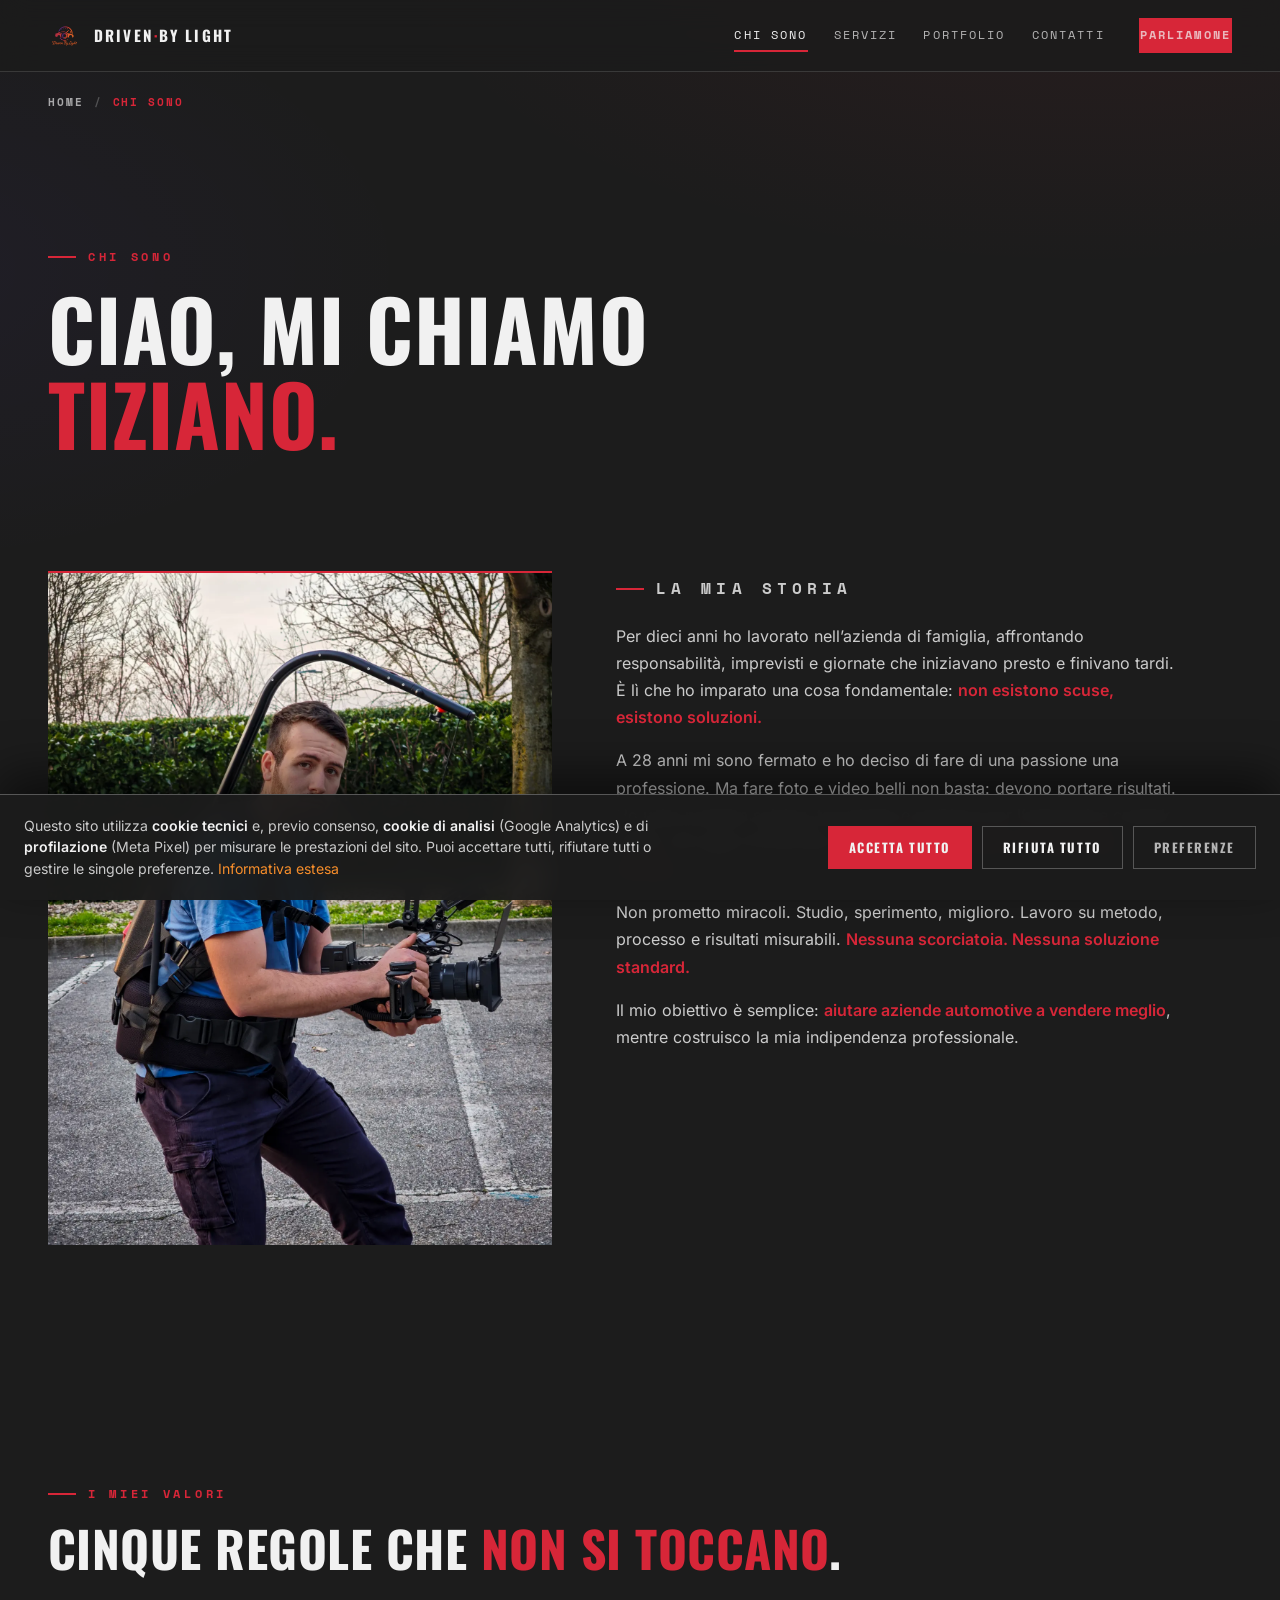
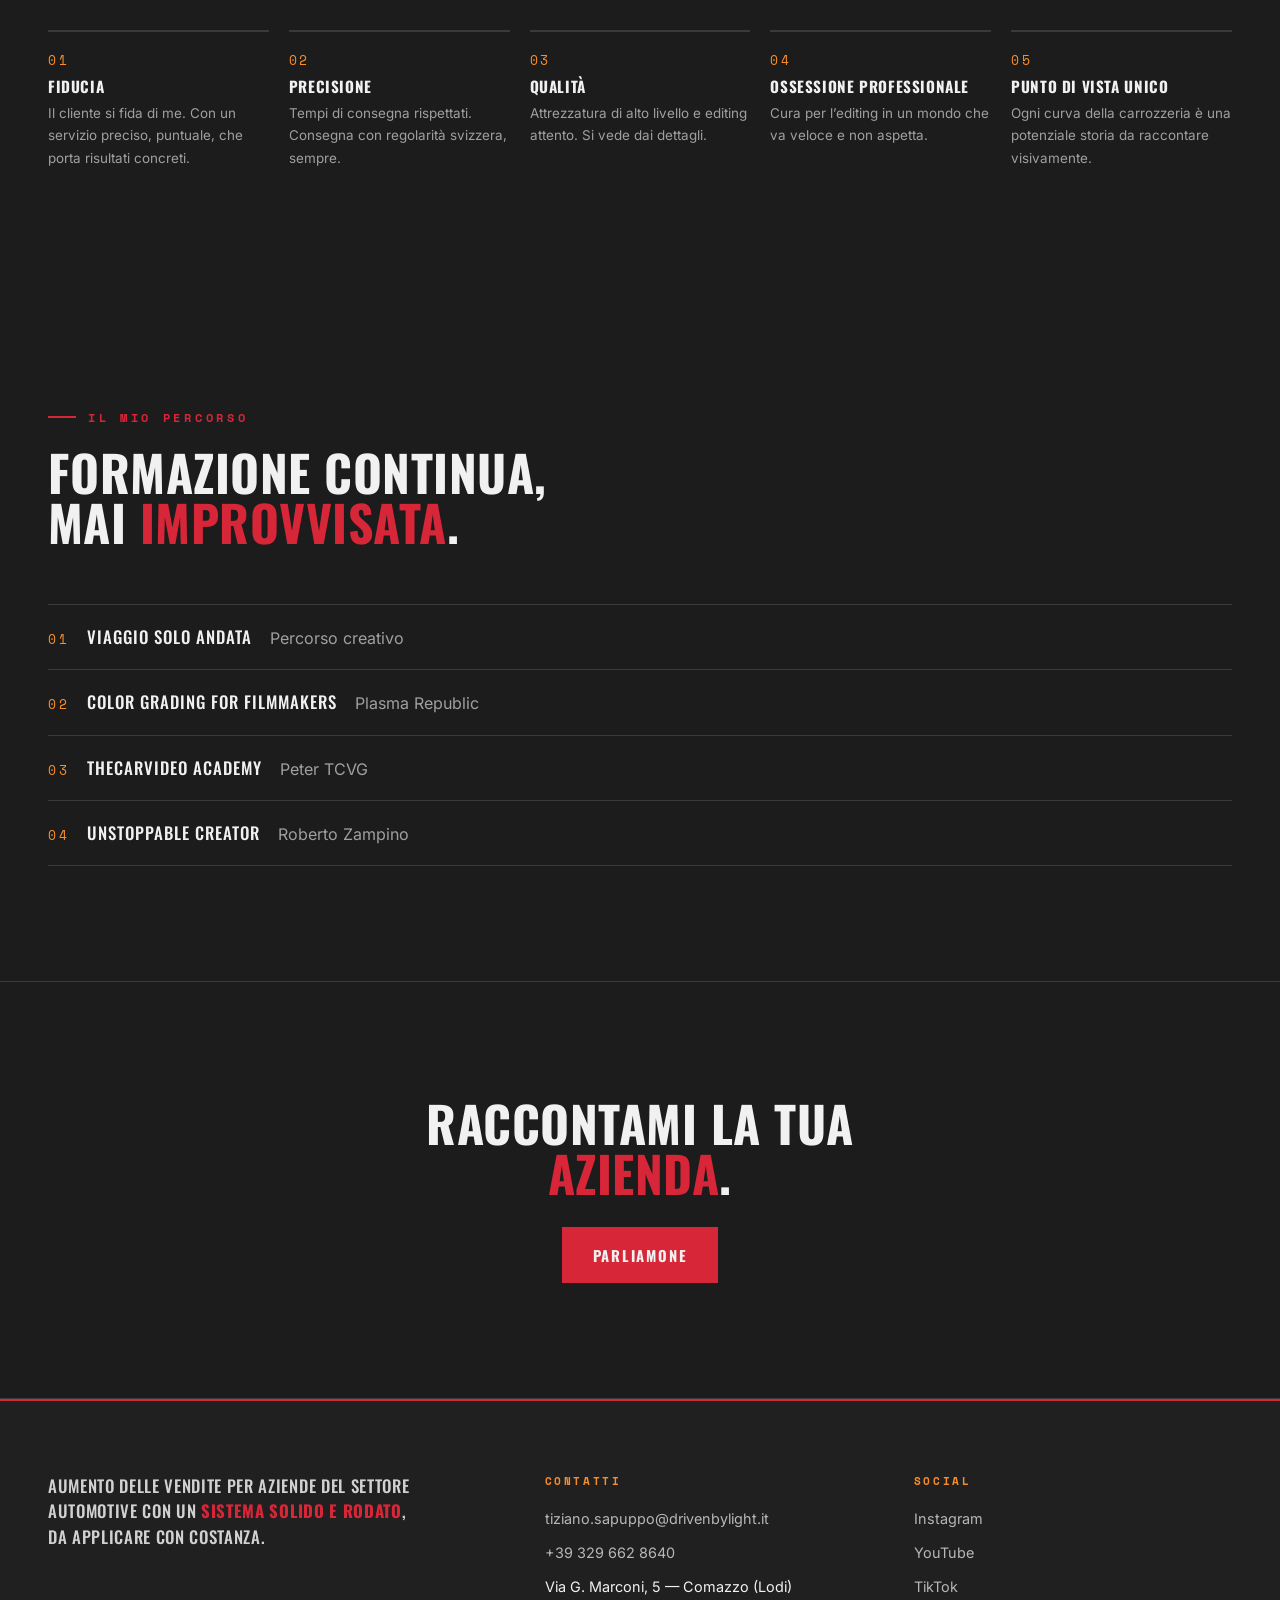
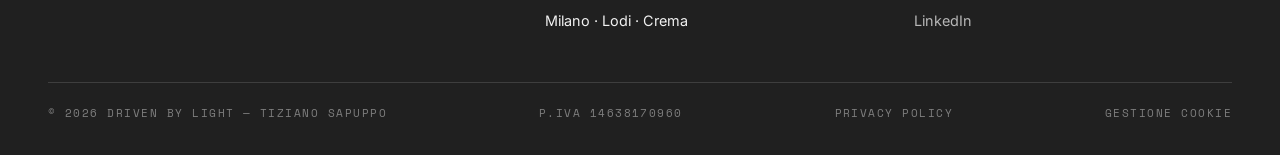
==== commit e4152b18: "Form contatti con invio EmailJS, thank-you page /grazie/ con tracciamento Lead, campo Sito, 24/48 or" ====
--- a/chi-sono/index.html
+++ b/chi-sono/index.html
@@ -29,7 +29,7 @@
         fbq('init', '2071840930364087');
         fbq('track', 'PageView');
       };
-    </script><link rel="stylesheet" href="/_astro/Layout.DaWAYTix.css"></head><body><header class="site-header"><div class="container"><a href="/" class="brand" aria-label="Driven By Light — home"><img src="/_astro/logo.C9jMmVN8.png" alt="Logo Driven By Light" width="34" height="34"><span>Driven<span class="dot">·</span>By Light</span></a><nav class="site-nav" aria-label="Navigazione principale"><a href="/chi-sono/" aria-current="page">Chi sono</a><a href="/servizi/">Servizi</a><a href="/portfolio/">Portfolio</a><a href="/contatti/">Contatti</a><a href="/contatti/" class="cta cta-sm nav-cta">Parliamone</a></nav><button class="nav-toggle" id="nav-toggle" aria-expanded="false" aria-controls="mobile-nav" aria-label="Apri il menu di navigazione"><span></span><span></span><span></span></button></div><nav class="mobile-nav" id="mobile-nav" aria-label="Navigazione mobile"><a href="/chi-sono/" aria-current="page">Chi sono</a><a href="/servizi/">Servizi</a><a href="/portfolio/">Portfolio</a><a href="/contatti/">Contatti</a><a href="/contatti/" class="cta cta-sm">Parliamone</a></nav></header><main><nav class="breadcrumbs" aria-label="Percorso"><div class="container"><a href="/">Home</a><span class="sep" aria-hidden="true">/</span><span aria-current="page">Chi sono</span></div></nav><section class="hero" style="padding-bottom: 0;"><div class="container"><p class="eyebrow reveal">Chi sono</p><h1 class="reveal" data-delay="1">Ciao, mi chiamo<br><span class="accent-rosso">Tiziano.</span></h1></div></section><section><div class="container"><div class="portrait-grid"><div class="portrait-media reveal"><img src="/_astro/chi sono.C7Z3_-1L.webp" alt="Ritratto di Tiziano Sapuppo" loading="lazy" width="2250" height="3000"></div><div class="reveal" data-delay="1"><p class="eyebrow">La mia storia</p><p>Per dieci anni ho lavorato nell’azienda di famiglia, affrontando responsabilità, imprevisti e giornate che iniziavano presto e finivano tardi. È lì che ho imparato una cosa fondamentale: <strong class="accent-rosso">non esistono scuse, esistono soluzioni.</strong></p><p>A 28 anni mi sono fermato e ho deciso di fare di una passione una professione. Ma fare foto e video belli non basta: devono portare risultati. Ho unito problem solving, tecnologia e passione per l’automotive creando quello che oggi è Driven By Light: <strong class="accent-rosso">un sistema visivo orientato alla vendita.</strong></p><p>Non prometto miracoli. Studio, sperimento, miglioro. Lavoro su metodo, processo e risultati misurabili. <strong class="accent-rosso">Nessuna scorciatoia. Nessuna soluzione standard.</strong></p><p>Il mio obiettivo è semplice: <strong class="accent-rosso">aiutare aziende automotive a vendere meglio</strong>, mentre costruisco la mia indipendenza professionale.</p></div></div></div></section><section><div class="container"><div class="section-head reveal"><p class="eyebrow">I miei valori</p><h2>Cinque regole che <span class="accent-rosso">non si toccano</span>.</h2></div><div class="values"><div class="value reveal" data-delay="0"><span class="sec-num">01</span><h3>Fiducia</h3><p>Il cliente si fida di me. Con un servizio preciso, puntuale, che porta risultati concreti.</p></div><div class="value reveal" data-delay="1"><span class="sec-num">02</span><h3>Precisione</h3><p>Tempi di consegna rispettati. Consegna con regolarità svizzera, sempre.</p></div><div class="value reveal" data-delay="2"><span class="sec-num">03</span><h3>Qualità</h3><p>Attrezzatura di alto livello e editing attento. Si vede dai dettagli.</p></div><div class="value reveal" data-delay="3"><span class="sec-num">04</span><h3>Ossessione professionale</h3><p>Cura per l’editing in un mondo che va veloce e non aspetta.</p></div><div class="value reveal" data-delay="0"><span class="sec-num">05</span><h3>Punto di vista unico</h3><p>Ogni curva della carrozzeria è una potenziale storia da raccontare visivamente.</p></div></div></div></section><section><div class="container"><div class="section-head reveal"><p class="eyebrow">Il mio percorso</p><h2>Formazione continua,<br>mai <span class="accent-rosso">improvvisata</span>.</h2></div><ul class="courses"><li class="reveal" data-delay="0"><span class="sec-num">01</span><strong>Viaggio Solo Andata</strong><span class="muted">Percorso creativo</span></li><li class="reveal" data-delay="1"><span class="sec-num">02</span><strong>Color Grading for Filmmakers</strong><span class="muted">Plasma Republic</span></li><li class="reveal" data-delay="2"><span class="sec-num">03</span><strong>TheCarVideo Academy</strong><span class="muted">Peter TCVG</span></li><li class="reveal" data-delay="3"><span class="sec-num">04</span><strong>Unstoppable Creator</strong><span class="muted">Roberto Zampino</span></li></ul></div></section><section class="cta-band"><div class="container"><h2 class="reveal">Raccontami la tua <span class="accent-rosso">azienda</span>.</h2><a class="cta reveal" data-delay="1" href="/contatti/">Parliamone</a></div></section></main><footer class="site-footer"><div class="container"><div class="footer-grid"><p class="footer-manifesto">Aumento delle vendite per aziende del settore automotive con un <span class="accent-rosso">sistema solido e rodato</span>, da applicare con costanza.</p><div class="footer-col"><h4>Contatti</h4><ul><li><a href="mailto:tiziano.sapuppo@drivenbylight.it">tiziano.sapuppo@drivenbylight.it</a></li><li><a href="tel:+393296628640">+39 329 662 8640</a></li><li>Via G. Marconi, 5 — Comazzo (Lodi)</li><li>Milano · Lodi · Crema</li></ul></div><div class="footer-col"><h4>Social</h4><ul><li><a href="https://www.instagram.com/drivenbylight.st/" rel="noopener" target="_blank">Instagram</a></li><li><a href="https://www.youtube.com/channel/UCt2hIOt5hIjF9iLEe1BOfLw" rel="noopener" target="_blank">YouTube</a></li><li><a href="https://www.tiktok.com/@tsdrivenbylight" rel="noopener" target="_blank">TikTok</a></li><li><a href="https://www.linkedin.com/in/tiziano-sapuppo/" rel="noopener" target="_blank">LinkedIn</a></li></ul></div></div><div class="footer-base"><span>© 2026 Driven By Light — Tiziano Sapuppo</span><span>P.IVA 14638170960</span><a href="/privacy/">Privacy Policy</a><button type="button" class="cookie-management-link-footer">Gestione Cookie</button></div></div></footer><!-- Banner consenso (primo accesso) --><div id="cookie-banner" class="cookie-banner" hidden><div class="cookie-banner-inner"><p class="cookie-banner-text">Questo sito utilizza <strong>cookie tecnici</strong> e, previo consenso,<strong>cookie di analisi</strong> (Google&nbsp;Analytics) e di<strong>profilazione</strong> (Meta&nbsp;Pixel) per misurare le prestazioni del sito. Puoi accettare tutti, rifiutare tutti o gestire le singole preferenze.<a href="/privacy/">Informativa estesa</a></p><div class="cookie-banner-actions"><button type="button" class="cta cta-sm cookie-btn-accept">Accetta tutto</button><button type="button" class="cta-ghost cta-sm cookie-btn-reject">Rifiuta tutto</button><button type="button" class="cookie-btn-prefs">Preferenze</button></div></div></div><!-- Pannello gestione cookie (come nel vecchio sito) --><div class="cookie-management-overlay" id="cookie-overlay"></div><div class="cookie-management-panel" id="cookie-panel" role="dialog" aria-modal="true" aria-labelledby="cookie-panel-title"><div class="cookie-management-header"><h2 id="cookie-panel-title">Gestione Cookie</h2><button type="button" class="cookie-management-close" aria-label="Chiudi">&times;</button></div><div class="cookie-management-body"><p class="cookie-management-intro">Qui puoi personalizzare l'utilizzo dei cookie. Le tue scelte verranno applicate su tutti i dispositivi su cui visiti questo sito.</p><div class="cookie-management-category"><div class="cookie-management-category-head"><span class="cookie-management-category-title">Cookie tecnici</span><input type="checkbox" id="mgmt-technical" checked disabled aria-label="Cookie tecnici sempre attivi"></div><p class="cookie-management-category-desc">Necessari al funzionamento del sito: navigazione, sessione e sicurezza. Non sono disattivabili.</p></div><div class="cookie-management-category"><div class="cookie-management-category-head"><span class="cookie-management-category-title">Cookie statistiche</span><input type="checkbox" id="mgmt-statistics" aria-label="Attiva cookie statistiche"></div><p class="cookie-management-category-desc">Google Analytics misura in forma aggregata come viene utilizzato il sito, aiutandoci a migliorarne contenuti e prestazioni.</p></div><div class="cookie-management-category"><div class="cookie-management-category-head"><span class="cookie-management-category-title">Cookie marketing</span><input type="checkbox" id="mgmt-marketing" aria-label="Attiva cookie marketing"></div><p class="cookie-management-category-desc">Il Meta Pixel consente di misurare l'efficacia delle inserzioni su Facebook e Instagram e di raggiungere utenti interessati ai servizi fotografici.</p></div><div class="cookie-management-category"><div class="cookie-management-category-head"><span class="cookie-management-category-title">Cookie di funzionalità</span><input type="checkbox" id="mgmt-functionalities" aria-label="Attiva cookie di funzionalità"></div><p class="cookie-management-category-desc">Abilita servizi di terze parti come video e mappe incorporate nelle pagine.</p></div></div><div class="cookie-management-footer"><button type="button" id="mgmt-save" class="cta cta-sm">Salva Preferenze</button><button type="button" id="mgmt-reset" class="cookie-management-reset">Reimposta Tutto</button></div></div><script>
+    </script><link rel="stylesheet" href="/_astro/Layout.CZpITLM9.css"></head><body><header class="site-header"><div class="container"><a href="/" class="brand" aria-label="Driven By Light — home"><img src="/_astro/logo.C9jMmVN8.png" alt="Logo Driven By Light" width="34" height="34"><span>Driven<span class="dot">·</span>By Light</span></a><nav class="site-nav" aria-label="Navigazione principale"><a href="/chi-sono/" aria-current="page">Chi sono</a><a href="/servizi/">Servizi</a><a href="/portfolio/">Portfolio</a><a href="/contatti/">Contatti</a><a href="/contatti/" class="cta cta-sm nav-cta">Parliamone</a></nav><button class="nav-toggle" id="nav-toggle" aria-expanded="false" aria-controls="mobile-nav" aria-label="Apri il menu di navigazione"><span></span><span></span><span></span></button></div><nav class="mobile-nav" id="mobile-nav" aria-label="Navigazione mobile"><a href="/chi-sono/" aria-current="page">Chi sono</a><a href="/servizi/">Servizi</a><a href="/portfolio/">Portfolio</a><a href="/contatti/">Contatti</a><a href="/contatti/" class="cta cta-sm">Parliamone</a></nav></header><main><nav class="breadcrumbs" aria-label="Percorso"><div class="container"><a href="/">Home</a><span class="sep" aria-hidden="true">/</span><span aria-current="page">Chi sono</span></div></nav><section class="hero" style="padding-bottom: 0;"><div class="container"><p class="eyebrow reveal">Chi sono</p><h1 class="reveal" data-delay="1">Ciao, mi chiamo<br><span class="accent-rosso">Tiziano.</span></h1></div></section><section><div class="container"><div class="portrait-grid"><div class="portrait-media reveal"><img src="/_astro/chi sono.C7Z3_-1L.webp" alt="Ritratto di Tiziano Sapuppo" loading="lazy" width="2250" height="3000"></div><div class="reveal" data-delay="1"><p class="eyebrow">La mia storia</p><p>Per dieci anni ho lavorato nell’azienda di famiglia, affrontando responsabilità, imprevisti e giornate che iniziavano presto e finivano tardi. È lì che ho imparato una cosa fondamentale: <strong class="accent-rosso">non esistono scuse, esistono soluzioni.</strong></p><p>A 28 anni mi sono fermato e ho deciso di fare di una passione una professione. Ma fare foto e video belli non basta: devono portare risultati. Ho unito problem solving, tecnologia e passione per l’automotive creando quello che oggi è Driven By Light: <strong class="accent-rosso">un sistema visivo orientato alla vendita.</strong></p><p>Non prometto miracoli. Studio, sperimento, miglioro. Lavoro su metodo, processo e risultati misurabili. <strong class="accent-rosso">Nessuna scorciatoia. Nessuna soluzione standard.</strong></p><p>Il mio obiettivo è semplice: <strong class="accent-rosso">aiutare aziende automotive a vendere meglio</strong>, mentre costruisco la mia indipendenza professionale.</p></div></div></div></section><section><div class="container"><div class="section-head reveal"><p class="eyebrow">I miei valori</p><h2>Cinque regole che <span class="accent-rosso">non si toccano</span>.</h2></div><div class="values"><div class="value reveal" data-delay="0"><span class="sec-num">01</span><h3>Fiducia</h3><p>Il cliente si fida di me. Con un servizio preciso, puntuale, che porta risultati concreti.</p></div><div class="value reveal" data-delay="1"><span class="sec-num">02</span><h3>Precisione</h3><p>Tempi di consegna rispettati. Consegna con regolarità svizzera, sempre.</p></div><div class="value reveal" data-delay="2"><span class="sec-num">03</span><h3>Qualità</h3><p>Attrezzatura di alto livello e editing attento. Si vede dai dettagli.</p></div><div class="value reveal" data-delay="3"><span class="sec-num">04</span><h3>Ossessione professionale</h3><p>Cura per l’editing in un mondo che va veloce e non aspetta.</p></div><div class="value reveal" data-delay="0"><span class="sec-num">05</span><h3>Punto di vista unico</h3><p>Ogni curva della carrozzeria è una potenziale storia da raccontare visivamente.</p></div></div></div></section><section><div class="container"><div class="section-head reveal"><p class="eyebrow">Il mio percorso</p><h2>Formazione continua,<br>mai <span class="accent-rosso">improvvisata</span>.</h2></div><ul class="courses"><li class="reveal" data-delay="0"><span class="sec-num">01</span><strong>Viaggio Solo Andata</strong><span class="muted">Percorso creativo</span></li><li class="reveal" data-delay="1"><span class="sec-num">02</span><strong>Color Grading for Filmmakers</strong><span class="muted">Plasma Republic</span></li><li class="reveal" data-delay="2"><span class="sec-num">03</span><strong>TheCarVideo Academy</strong><span class="muted">Peter TCVG</span></li><li class="reveal" data-delay="3"><span class="sec-num">04</span><strong>Unstoppable Creator</strong><span class="muted">Roberto Zampino</span></li></ul></div></section><section class="cta-band"><div class="container"><h2 class="reveal">Raccontami la tua <span class="accent-rosso">azienda</span>.</h2><a class="cta reveal" data-delay="1" href="/contatti/">Parliamone</a></div></section></main><footer class="site-footer"><div class="container"><div class="footer-grid"><p class="footer-manifesto">Aumento delle vendite per aziende del settore automotive con un <span class="accent-rosso">sistema solido e rodato</span>, da applicare con costanza.</p><div class="footer-col"><h4>Contatti</h4><ul><li><a href="mailto:tiziano.sapuppo@drivenbylight.it">tiziano.sapuppo@drivenbylight.it</a></li><li><a href="tel:+393296628640">+39 329 662 8640</a></li><li>Via G. Marconi, 5 — Comazzo (Lodi)</li><li>Milano · Lodi · Crema</li></ul></div><div class="footer-col"><h4>Social</h4><ul><li><a href="https://www.instagram.com/drivenbylight.st/" rel="noopener" target="_blank">Instagram</a></li><li><a href="https://www.youtube.com/channel/UCt2hIOt5hIjF9iLEe1BOfLw" rel="noopener" target="_blank">YouTube</a></li><li><a href="https://www.tiktok.com/@tsdrivenbylight" rel="noopener" target="_blank">TikTok</a></li><li><a href="https://www.linkedin.com/in/tiziano-sapuppo/" rel="noopener" target="_blank">LinkedIn</a></li></ul></div></div><div class="footer-base"><span>© 2026 Driven By Light — Tiziano Sapuppo</span><span>P.IVA 14638170960</span><a href="/privacy/">Privacy Policy</a><button type="button" class="cookie-management-link-footer">Gestione Cookie</button></div></div></footer><!-- Banner consenso (primo accesso) --><div id="cookie-banner" class="cookie-banner" hidden><div class="cookie-banner-inner"><p class="cookie-banner-text">Questo sito utilizza <strong>cookie tecnici</strong> e, previo consenso, <strong>cookie di analisi</strong> (Google&nbsp;Analytics) e di <strong>profilazione</strong> (Meta&nbsp;Pixel) per misurare le prestazioni del sito. Puoi accettare tutti, rifiutare tutti o gestire le singole preferenze. <a href="/privacy/">Informativa estesa</a></p><div class="cookie-banner-actions"><button type="button" class="cta cta-sm cookie-btn-accept">Accetta tutto</button><button type="button" class="cta-ghost cta-sm cookie-btn-reject">Rifiuta tutto</button><button type="button" class="cookie-btn-prefs">Preferenze</button></div></div></div><!-- Pannello gestione cookie (come nel vecchio sito) --><div class="cookie-management-overlay" id="cookie-overlay"></div><div class="cookie-management-panel" id="cookie-panel" role="dialog" aria-modal="true" aria-labelledby="cookie-panel-title"><div class="cookie-management-header"><h2 id="cookie-panel-title">Gestione Cookie</h2><button type="button" class="cookie-management-close" aria-label="Chiudi">&times;</button></div><div class="cookie-management-body"><p class="cookie-management-intro">Qui puoi personalizzare l'utilizzo dei cookie. Le tue scelte verranno applicate su tutti i dispositivi su cui visiti questo sito.</p><div class="cookie-management-category"><div class="cookie-management-category-head"><span class="cookie-management-category-title">Cookie tecnici</span><input type="checkbox" id="mgmt-technical" checked disabled aria-label="Cookie tecnici sempre attivi"></div><p class="cookie-management-category-desc">Necessari al funzionamento del sito: navigazione, sessione e sicurezza. Non sono disattivabili.</p></div><div class="cookie-management-category"><div class="cookie-management-category-head"><span class="cookie-management-category-title">Cookie statistiche</span><input type="checkbox" id="mgmt-statistics" aria-label="Attiva cookie statistiche"></div><p class="cookie-management-category-desc">Google Analytics misura in forma aggregata come viene utilizzato il sito, aiutandoci a migliorarne contenuti e prestazioni.</p></div><div class="cookie-management-category"><div class="cookie-management-category-head"><span class="cookie-management-category-title">Cookie marketing</span><input type="checkbox" id="mgmt-marketing" aria-label="Attiva cookie marketing"></div><p class="cookie-management-category-desc">Il Meta Pixel consente di misurare l'efficacia delle inserzioni su Facebook e Instagram e di raggiungere utenti interessati ai servizi fotografici.</p></div><div class="cookie-management-category"><div class="cookie-management-category-head"><span class="cookie-management-category-title">Cookie di funzionalità</span><input type="checkbox" id="mgmt-functionalities" aria-label="Attiva cookie di funzionalità"></div><p class="cookie-management-category-desc">Abilita servizi di terze parti come video e mappe incorporate nelle pagine.</p></div></div><div class="cookie-management-footer"><button type="button" id="mgmt-save" class="cta cta-sm">Salva Preferenze</button><button type="button" id="mgmt-reset" class="cookie-management-reset">Reimposta Tutto</button></div></div><script>
 (function () {
   'use strict';
 
--- a/_astro/Layout.CZpITLM9.css
+++ b/_astro/Layout.CZpITLM9.css
@@ -0,0 +1 @@
+:root{--rosso:#d72638;--arancio:#f78e2b;--viola:#6e44ff;--nero:#1c1c1c;--grigio:#f1f1f1;--linea:#f1f1f124;--linea-forte:#f1f1f147;--velo-nero:#1c1c1cd1;--glow-rosso:#d7263859;--glow-viola:#6e44ff47;--font-display:"Oswald", "Arial Narrow", sans-serif;--font-body:"Inter", sans-serif;--font-mono:"Space Mono", monospace;--container:1280px;--header-h:72px}*{box-sizing:border-box}html{scroll-behavior:smooth}body{background:var(--nero);color:var(--grigio);font-family:var(--font-body);-webkit-font-smoothing:antialiased;background-image:radial-gradient(1200px 600px at 85% -10%,#d7263812,#0000 60%),radial-gradient(900px 500px at -10% 30%,#6e44ff0d,#0000 60%);background-attachment:fixed;margin:0;font-size:16px;line-height:1.65}::selection{background:var(--rosso);color:var(--grigio)}img{max-width:100%;display:block}a{color:inherit;text-decoration:none}.container{width:100%;max-width:var(--container);margin-inline:auto;padding-inline:clamp(20px,5vw,48px)}h1,h2,h3{font-family:var(--font-display);text-transform:uppercase;letter-spacing:.01em;margin:0;font-weight:700;line-height:1.02}h1{font-size:clamp(2.6rem,6.5vw,5.2rem)}h2{font-size:clamp(1.9rem,4vw,3.1rem)}h3{letter-spacing:.04em;font-size:clamp(1.15rem,2vw,1.5rem)}p{margin:0 0 1em}.accent-rosso{color:var(--rosso)}.accent-arancio{color:var(--arancio)}.eyebrow{font-family:var(--font-mono);text-transform:uppercase;letter-spacing:.32em;color:var(--rosso);align-items:center;gap:12px;margin-bottom:20px;font-size:.72rem;font-weight:700;display:inline-flex}.eyebrow:before{content:"";background:var(--rosso);width:28px;height:2px}.sec-num{font-family:var(--font-mono);color:var(--arancio);letter-spacing:.2em;font-size:.8rem}.lead{color:#f1f1f1d1;max-width:56ch;font-size:clamp(1.05rem,1.6vw,1.3rem)}.muted{color:#f1f1f19e}section{padding-block:clamp(64px,9vw,120px)}.section-tight{padding-top:clamp(32px,4vw,56px)}.section-head{margin-bottom:clamp(32px,5vw,56px)}.rule{border:0;border-top:1px solid var(--linea);margin:0}.site-header{height:var(--header-h);z-index:50;backdrop-filter:blur(14px);border-bottom:1px solid var(--linea);background:#1c1c1cd1;align-items:center;display:flex;position:fixed;inset:0 0 auto}.site-header .container{align-items:center;gap:28px;display:flex}.brand{font-family:var(--font-display);text-transform:uppercase;letter-spacing:.14em;align-items:center;gap:12px;font-size:.95rem;font-weight:700;display:flex}.brand img{width:34px;height:34px}.brand .dot{color:var(--rosso)}.site-nav{align-items:center;gap:26px;margin-left:auto;display:flex}.site-nav a{font-family:var(--font-mono);text-transform:uppercase;letter-spacing:.18em;color:#f1f1f1b8;border-bottom:2px solid #0000;padding:6px 0;font-size:.74rem;transition:color .25s,border-color .25s}.site-nav a:hover{color:var(--grigio)}.site-nav a[aria-current=page]{color:var(--grigio);border-bottom-color:var(--rosso)}.nav-cta{margin-left:8px}.nav-toggle,.mobile-nav{display:none}@media (width<=860px){.nav-toggle{border:1px solid var(--linea);cursor:pointer;background:0 0;border-radius:4px;flex-direction:column;justify-content:center;gap:5px;width:44px;height:44px;margin-left:auto;padding:11px;display:flex}.nav-toggle span{background:var(--grigio);width:100%;height:2px;transition:transform .3s,opacity .3s;display:block}.nav-toggle.open span:first-child{transform:translateY(7px)rotate(45deg)}.nav-toggle.open span:nth-child(2){opacity:0}.nav-toggle.open span:nth-child(3){transform:translateY(-7px)rotate(-45deg)}.mobile-nav{top:var(--header-h);z-index:49;backdrop-filter:blur(14px);border-bottom:1px solid var(--linea);transform:translateY(calc(-100% - var(--header-h)));visibility:hidden;background:#181818fa;flex-direction:column;padding:8px clamp(20px,5vw,48px) 24px;transition:transform .35s cubic-bezier(.2,.6,.2,1),visibility .35s;display:flex;position:fixed;left:0;right:0;box-shadow:0 24px 48px #00000080}.mobile-nav.open{visibility:visible;transform:none}.mobile-nav a{font-family:var(--font-mono);text-transform:uppercase;letter-spacing:.18em;color:#f1f1f1cc;border-bottom:1px solid var(--linea);padding:15px 4px;font-size:.8rem}.mobile-nav a[aria-current=page]{color:var(--rosso)}.mobile-nav .cta{text-align:center;border-bottom:none;margin-top:18px;padding:14px 20px}}.cta{font-family:var(--font-display);text-transform:uppercase;letter-spacing:.12em;background:var(--rosso);color:var(--grigio);border:1px solid var(--rosso);padding:15px 30px;font-size:.92rem;font-weight:700;transition:background .25s,color .25s,border-color .25s,transform .25s;display:inline-block}.cta:hover{background:var(--arancio);border-color:var(--arancio);color:var(--nero);transform:translateY(-2px)}.cta-ghost{font-family:var(--font-display);text-transform:uppercase;letter-spacing:.12em;border:1px solid var(--linea-forte);color:var(--grigio);background:0 0;padding:15px 30px;font-size:.92rem;font-weight:700;transition:border-color .25s,box-shadow .25s,transform .25s;display:inline-block}.cta-ghost:hover{border-color:var(--viola);box-shadow:0 0 24px var(--glow-viola);transform:translateY(-2px)}.cta-sm{padding:11px 20px;font-size:.8rem}.hero{padding-top:calc(var(--header-h) + clamp(28px, 4vw, 56px));padding-bottom:0}.hero h1{max-width:16ch}.hero .lead{margin-top:24px}.hero-cta{flex-wrap:wrap;gap:16px;margin-top:36px;display:flex}.hero-media{margin-top:clamp(28px,4vw,48px);position:relative}.hero-media img{object-fit:cover;object-position:center;width:100%;height:clamp(420px,55vh,640px)}.hero-media:after{content:"";background:linear-gradient(to top, var(--nero) 2%, transparent 30%);pointer-events:none;position:absolute;inset:0}.hero-media:before{content:"";background:linear-gradient(to bottom, var(--nero) 2%, transparent 30%);pointer-events:none;z-index:1;position:absolute;inset:0}.grid-services{grid-template-columns:repeat(4,1fr);gap:20px;display:grid}.grid-3{grid-template-columns:repeat(3,1fr)}.card{border:1px solid var(--linea);background:#f1f1f108;flex-direction:column;transition:border-color .3s,box-shadow .3s,transform .3s;display:flex}.card:hover{border-color:var(--viola);box-shadow:0 10px 40px var(--glow-viola);transform:translateY(-4px)}.card img{border-bottom:2px solid var(--rosso);width:100%;height:auto}.card-body{flex-direction:column;flex:1;gap:10px;padding:22px;display:flex}.card-body h3{font-size:1.05rem}.card-body p{color:#f1f1f1ad;margin:0;font-size:.92rem}.card-link{font-family:var(--font-mono);letter-spacing:.2em;text-transform:uppercase;color:var(--arancio);margin-top:auto;font-size:.72rem}.card-link:after{content:" →"}.process{counter-reset:step;grid-template-columns:repeat(5,1fr);gap:20px;display:grid}.step{border-top:2px solid var(--linea);padding-top:20px;position:relative}.step:before{content:counter(step, decimal-leading-zero);counter-increment:step;font-family:var(--font-mono);color:var(--arancio);margin-bottom:10px;font-size:1.6rem;font-weight:700;display:block}.step h3{margin-bottom:8px;font-size:.95rem}.step p{color:#f1f1f19e;margin:0;font-size:.85rem}.quote-featured{border:1px solid var(--linea);grid-template-columns:1.1fr 1fr;gap:0;margin-bottom:20px;display:grid}.quote-featured img{width:100%;height:auto}.quote-featured .quote-body{flex-direction:column;justify-content:center;gap:18px;padding:clamp(28px,4vw,48px);display:flex}.quote-mark{font-family:var(--font-display);color:var(--rosso);font-size:3.4rem;line-height:.5}.quote-text{color:#f1f1f1e6;margin:0;font-size:clamp(1.05rem,1.6vw,1.35rem);line-height:1.55}.quote-author{font-family:var(--font-mono);letter-spacing:.22em;text-transform:uppercase;color:var(--arancio);font-size:.74rem}.grid-quotes{grid-template-columns:1fr 1fr;gap:20px;display:grid}.grid-quotes .card{gap:14px;padding:clamp(24px,3vw,36px)}.grid-quotes .card img{border-bottom:2px solid var(--rosso)}.service-block{border-bottom:1px solid var(--linea);grid-template-columns:1fr 1fr;align-items:center;gap:clamp(28px,5vw,64px);padding-block:clamp(36px,5vw,64px);display:grid}.service-block:last-of-type{border-bottom:0}.service-block.flip .service-media{order:2}.service-media{position:relative}.service-media img{border-top:2px solid var(--rosso);width:100%;height:auto}.service-copy .sec-num{margin-bottom:12px;display:block}.service-copy h2{margin-bottom:16px;font-size:clamp(1.5rem,3vw,2.3rem)}.service-copy p{color:#f1f1f1c7;max-width:52ch}.portrait-grid{grid-template-columns:.9fr 1.1fr;align-items:start;gap:clamp(28px,5vw,64px);display:grid}.portrait-grid img{border-top:2px solid var(--rosso);width:100%;height:auto}.portrait-grid p{color:#f1f1f1d1;max-width:56ch;font-size:1rem;line-height:1.7}.portrait-grid strong{font-weight:700}.values{grid-template-columns:repeat(5,1fr);gap:20px;display:grid}.value{border-top:2px solid var(--linea);padding-top:18px}.value .sec-num{margin-bottom:8px;display:block}.value h3{margin-bottom:8px;font-size:.95rem}.value p{color:#f1f1f19e;margin:0;font-size:.84rem}.courses{margin:0;padding:0;list-style:none}.courses li{border-bottom:1px solid var(--linea);align-items:baseline;gap:18px;padding:18px 0;display:flex}.courses li:first-child{border-top:1px solid var(--linea)}.courses .sec-num{flex:none}.courses strong{font-family:var(--font-display);text-transform:uppercase;letter-spacing:.06em;font-size:1.05rem;font-weight:500}.filters{flex-wrap:wrap;gap:10px;margin-bottom:32px;display:flex}.filter-btn{font-family:var(--font-mono);letter-spacing:.18em;text-transform:uppercase;color:#f1f1f1b8;border:1px solid var(--linea);cursor:pointer;background:0 0;padding:10px 16px;font-size:.72rem;transition:border-color .25s,color .25s,box-shadow .25s}.filter-btn:hover{border-color:var(--linea-forte);color:var(--grigio)}.filter-btn.active{border-color:var(--rosso);color:var(--grigio);box-shadow:inset 0 -2px 0 var(--rosso)}.gallery-group+.gallery-group{margin-top:clamp(56px,8vw,104px)}.group-head{border-bottom:2px solid var(--rosso);align-items:baseline;gap:14px;margin-bottom:24px;padding-bottom:14px;display:flex}.group-head h2{margin:0;font-size:clamp(1.25rem,2.2vw,1.8rem)}.group-num{font-family:var(--font-mono);letter-spacing:.2em;color:var(--arancio);font-size:.8rem;font-weight:700}.gallery{grid-template-columns:repeat(3,1fr);align-items:start;gap:14px;display:grid}.gallery figure{margin:0;position:relative}.gallery button{cursor:zoom-in;background:0 0;border:0;width:100%;padding:0;display:block;position:relative}.gallery img{width:100%;height:auto;transition:transform .5s,filter .5s}.gallery button:after{content:"";pointer-events:none;border:1px solid #0000;transition:border-color .3s,box-shadow .3s;position:absolute;inset:0}.gallery button:hover img{filter:saturate(1.1);transform:scale(1.04)}.gallery button:hover:after{border-color:var(--viola);box-shadow:inset 0 0 30px var(--glow-viola)}.gallery figure[data-hidden=true]{display:none}.gallery figcaption{font-family:var(--font-mono);letter-spacing:.2em;text-transform:uppercase;color:var(--grigio);background:var(--velo-nero);pointer-events:none;padding:4px 8px;font-size:.62rem;position:absolute;bottom:8px;left:10px}.lightbox{z-index:90;background:#1c1c1cf0;justify-content:center;align-items:center;padding:24px;display:none;position:fixed;inset:0}.lightbox.open{display:flex}.lightbox{flex-direction:column;gap:14px}.lightbox img{border-top:2px solid var(--rosso);width:auto;max-width:min(1200px,92vw);max-height:82vh}.lightbox-label{font-family:var(--font-mono);letter-spacing:.22em;text-transform:uppercase;color:var(--grigio);font-size:.7rem}.lightbox-close{font-family:var(--font-mono);letter-spacing:.2em;text-transform:uppercase;color:var(--grigio);border:1px solid var(--linea);cursor:pointer;background:0 0;padding:10px 16px;font-size:.8rem;position:absolute;top:20px;right:24px}.lightbox-close:hover{border-color:var(--rosso);color:var(--rosso)}.contact-grid{grid-template-columns:1.2fr 1fr;gap:clamp(28px,5vw,64px);display:grid}.form-field{margin-bottom:20px}.form-field label{font-family:var(--font-mono);letter-spacing:.22em;text-transform:uppercase;color:#f1f1f19e;margin-bottom:8px;font-size:.68rem;display:block}.form-field input,.form-field select,.form-field textarea{width:100%;font-family:var(--font-body);color:var(--grigio);border:1px solid var(--linea);background:#f1f1f10a;outline:none;padding:13px 14px;font-size:.95rem;transition:border-color .25s,box-shadow .25s}.form-field input:focus,.form-field select:focus,.form-field textarea:focus{border-color:var(--viola);box-shadow:0 0 0 1px var(--viola), 0 0 24px var(--glow-viola)}.form-field textarea{resize:vertical;min-height:130px}.form-field select option{background:var(--nero);color:var(--grigio)}.contact-list{margin:0 0 28px;padding:0;list-style:none}.contact-list li{border-bottom:1px solid var(--linea);align-items:baseline;gap:14px;padding:14px 0;font-size:.95rem;display:flex}.contact-list li:first-child{border-top:1px solid var(--linea)}.contact-list .k{font-family:var(--font-mono);letter-spacing:.2em;text-transform:uppercase;color:var(--arancio);flex:0 0 92px;font-size:.66rem}.contact-list a:hover{color:var(--rosso)}.privacy-link{color:var(--rosso);text-underline-offset:3px;font-weight:600;text-decoration:underline}.privacy-link:hover{color:var(--arancio)}.form-error{color:var(--rosso);margin-top:14px;font-size:.9rem}.form-error a{color:var(--rosso);text-underline-offset:3px;text-decoration:underline}.form-error a:hover{color:var(--arancio)}.cta:disabled{opacity:.55;cursor:progress;transform:none}.map-embed{border:1px solid var(--linea);border-radius:4px;margin-top:22px;overflow:hidden}.map-embed iframe{filter:invert(.92)hue-rotate(180deg)saturate(.85);border:0;width:100%;height:260px;display:block}.social-row{flex-wrap:wrap;gap:10px;display:flex}.social-row a{font-family:var(--font-mono);letter-spacing:.18em;text-transform:uppercase;border:1px solid var(--linea);color:#f1f1f1c7;padding:10px 14px;font-size:.7rem;transition:border-color .25s,color .25s,box-shadow .25s}.social-row a:hover{border-color:var(--rosso);color:var(--grigio);box-shadow:0 0 20px var(--glow-rosso)}.cta-band{border-top:1px solid var(--linea);border-bottom:1px solid var(--linea);text-align:center}.cta-band h2{max-width:22ch;margin-inline:auto}.cta-band .cta{margin-top:28px}.site-footer{border-top:2px solid var(--rosso);background:#f1f1f105;padding:clamp(48px,6vw,72px) 0 32px}.footer-grid{grid-template-columns:1.4fr 1fr 1fr;gap:clamp(24px,4vw,56px);margin-bottom:40px;display:grid}.footer-manifesto{font-family:var(--font-display);text-transform:uppercase;letter-spacing:.04em;color:#f1f1f1d9;max-width:42ch;font-size:1.05rem;line-height:1.5}.footer-manifesto .accent-rosso{font-weight:700}.footer-col h4{font-family:var(--font-mono);letter-spacing:.24em;text-transform:uppercase;color:var(--arancio);margin:0 0 16px;font-size:.68rem}.footer-col ul{margin:0;padding:0;list-style:none}.footer-col li{margin-bottom:10px;font-size:.9rem}.footer-col a{color:#f1f1f1b8;transition:color .25s}.footer-col a:hover{color:var(--rosso)}.footer-base{border-top:1px solid var(--linea);font-family:var(--font-mono);letter-spacing:.14em;text-transform:uppercase;color:#f1f1f173;flex-wrap:wrap;justify-content:space-between;gap:12px;padding-top:22px;font-size:.66rem;display:flex}.footer-base a{color:#f1f1f173;transition:color .25s}.footer-base a:hover{color:var(--arancio)}.reveal{opacity:0;transition:opacity .8s cubic-bezier(.2,.6,.2,1),transform .8s cubic-bezier(.2,.6,.2,1);transform:translateY(26px)}.reveal.in{opacity:1;transform:none}.reveal[data-delay="1"]{transition-delay:.12s}.reveal[data-delay="2"]{transition-delay:.24s}.reveal[data-delay="3"]{transition-delay:.36s}@media (prefers-reduced-motion:reduce){.reveal{opacity:1;transition:none;transform:none}html{scroll-behavior:auto}}@media (width<=1020px){.grid-services,.grid-3,.process,.values,.gallery{grid-template-columns:repeat(2,1fr)}}@media (width<=860px){.site-nav{display:none}.quote-featured,.service-block,.portrait-grid,.contact-grid,.grid-quotes{grid-template-columns:1fr}.service-block.flip .service-media{order:0}.quote-featured img{min-height:240px}.footer-grid{grid-template-columns:1fr}}@media (width<=560px){.grid-services,.grid-3,.process,.values,.gallery{grid-template-columns:1fr}.hero h1{max-width:none}.form-field input,.form-field select,.form-field textarea{font-size:16px}.privacy-table{-webkit-overflow-scrolling:touch;display:block;overflow-x:auto}.privacy-table th,.privacy-table td{white-space:nowrap}}.privacy-content{max-width:780px}.privacy-content p{color:#f1f1f1c7;margin-bottom:1.1em}.privacy-content a{color:var(--arancio);transition:color .25s}.privacy-content a:hover{color:var(--rosso)}.privacy-content h3{font-family:var(--font-display);text-transform:uppercase;letter-spacing:.07em;color:var(--grigio);border-left:3px solid var(--rosso);margin:40px 0 14px;padding-left:14px;font-size:1.06rem;font-weight:600}.privacy-content ul{margin:0 0 1.2em;padding-left:20px}.privacy-content li{color:#f1f1f1c7;margin-bottom:8px}.privacy-content li strong{color:var(--grigio)}.privacy-table{border-collapse:collapse;width:100%;margin:18px 0 28px;font-size:.88rem}.privacy-table th{font-family:var(--font-mono);text-transform:uppercase;letter-spacing:.12em;color:var(--arancio);text-align:left;border:1px solid var(--linea);background:var(--velo-nero);padding:12px 14px;font-size:.66rem;font-weight:700}.privacy-table td{border:1px solid var(--linea);color:#f1f1f1c7;vertical-align:top;padding:12px 14px}.privacy-table td:first-child{color:var(--grigio);font-weight:600}.privacy-date{font-family:var(--font-mono);letter-spacing:.1em;text-transform:uppercase;color:#f1f1f180;margin-top:36px;font-size:.72rem}.cookie-management-link-footer{font:inherit;letter-spacing:inherit;text-transform:inherit;color:#f1f1f173;cursor:pointer;background:0 0;border:none;padding:0;transition:color .25s}.cookie-management-link-footer:hover{color:var(--arancio)}.cookie-banner{z-index:9998;border-top:1px solid var(--linea-forte);backdrop-filter:blur(10px);background:#1c1c1cf5;padding:20px 0;position:fixed;inset:auto 0 0;box-shadow:0 -18px 48px #0000008c}.cookie-banner[hidden]{display:none}.cookie-banner-inner{max-width:var(--container);justify-content:space-between;align-items:center;gap:24px;margin:0 auto;padding:0 24px;display:flex}.cookie-banner-text{color:#f1f1f1d1;max-width:72ch;margin:0;font-size:.88rem;line-height:1.55}.cookie-banner-text strong{color:var(--grigio)}.cookie-banner-text a{color:var(--arancio)}.cookie-banner-text a:hover{color:var(--rosso)}.cookie-banner-actions{flex-shrink:0;align-items:center;gap:10px;display:flex}.cookie-banner-actions .cta,.cookie-banner-actions .cta-ghost{cursor:pointer;border-radius:0}.cookie-btn-prefs{border:1px solid var(--linea-forte);color:#f1f1f1b8;font-family:var(--font-display);text-transform:uppercase;letter-spacing:.12em;cursor:pointer;background:0 0;border-radius:0;padding:11px 20px;font-size:.8rem;font-weight:700;transition:border-color .25s,color .25s}.cookie-btn-prefs:hover{border-color:var(--viola);color:var(--grigio)}.cookie-management-overlay{z-index:9997;backdrop-filter:blur(4px);opacity:0;visibility:hidden;background:#0c0c0cb8;transition:opacity .3s,visibility .3s;position:fixed;inset:0}.cookie-management-overlay.active{opacity:1;visibility:visible}.cookie-management-panel{z-index:9999;border:1px solid var(--linea-forte);opacity:0;visibility:hidden;background:#212121;width:min(640px,100vw - 32px);max-height:min(82vh,720px);transition:opacity .3s,visibility .3s,transform .3s cubic-bezier(.2,.6,.2,1);position:fixed;top:50%;left:50%;overflow-y:auto;transform:translate(-50%,-46%);box-shadow:0 32px 80px #0009}.cookie-management-panel.active{opacity:1;visibility:visible;transform:translate(-50%,-50%)}.cookie-management-header{border-bottom:1px solid var(--linea);background:#212121;justify-content:space-between;align-items:center;padding:20px 26px;display:flex;position:sticky;top:0}.cookie-management-header h2{font-family:var(--font-display);text-transform:uppercase;letter-spacing:.08em;color:var(--grigio);margin:0;font-size:1.15rem;font-weight:700}.cookie-management-close{color:#f1f1f199;cursor:pointer;background:0 0;border:none;padding:4px 8px;font-size:1.7rem;line-height:1;transition:color .25s}.cookie-management-close:hover{color:var(--rosso)}.cookie-management-body{padding:22px 26px 8px}.cookie-management-intro{color:#f1f1f1b8;margin:0 0 20px;font-size:.88rem;line-height:1.55}.cookie-management-category{border:1px solid var(--linea);margin-bottom:14px;padding:16px 18px}.cookie-management-category-head{justify-content:space-between;align-items:center;gap:16px;margin-bottom:8px;display:flex}.cookie-management-category-title{font-family:var(--font-display);text-transform:uppercase;letter-spacing:.07em;color:var(--grigio);font-size:.92rem;font-weight:600}.cookie-management-category-desc{color:#f1f1f19e;margin:0;font-size:.82rem;line-height:1.55}.cookie-management-category input[type=checkbox]{-webkit-appearance:none;appearance:none;border:1px solid var(--linea-forte);cursor:pointer;background:#f1f1f114;border-radius:11px;flex-shrink:0;width:42px;height:22px;transition:background .25s,border-color .25s;position:relative}.cookie-management-category input[type=checkbox]:after{content:"";background:#f1f1f18c;border-radius:50%;width:16px;height:16px;transition:transform .25s,background .25s;position:absolute;top:2px;left:2px}.cookie-management-category input[type=checkbox]:checked{background:var(--rosso);border-color:var(--rosso)}.cookie-management-category input[type=checkbox]:checked:after{background:var(--grigio);transform:translate(20px)}.cookie-management-category input[type=checkbox]:disabled{opacity:.55;cursor:not-allowed}.cookie-management-category input[type=checkbox]:focus-visible{outline:2px solid var(--viola);outline-offset:2px}.cookie-management-footer{border-top:1px solid var(--linea);align-items:center;gap:14px;padding:16px 26px 24px;display:flex}.cookie-management-footer .cta{cursor:pointer;border-radius:0}.cookie-management-reset{color:#f1f1f18c;font-family:var(--font-mono);letter-spacing:.12em;text-transform:uppercase;cursor:pointer;text-underline-offset:4px;background:0 0;border:none;font-size:.72rem;text-decoration:underline;transition:color .25s}.cookie-management-reset:hover{color:var(--rosso)}body.cookie-management-open{overflow:hidden}@media (width<=860px){.cookie-banner-inner{flex-direction:column;align-items:stretch;gap:16px}.cookie-banner-actions{flex-wrap:wrap;justify-content:flex-start}}@media (width<=560px){.cookie-management-panel{border-left:none;border-right:none;width:100vw;max-height:88vh;top:auto;bottom:0;left:0;transform:translateY(100%)}.cookie-management-panel.active{transform:translateY(0)}}.breadcrumbs{padding-top:calc(var(--header-h) + 22px);font-family:var(--font-mono);letter-spacing:.18em;text-transform:uppercase;color:#f1f1f173;padding-bottom:4px;font-size:.66rem;font-weight:700}.breadcrumbs a{color:#f1f1f1a8;transition:color .25s}.breadcrumbs a:hover{color:var(--rosso)}.breadcrumbs .sep{color:#f1f1f140;margin-inline:10px}.breadcrumbs [aria-current=page]{color:var(--rosso)}@font-face{font-family:Oswald;font-style:normal;font-display:swap;font-weight:500;src:url(/_astro/oswald-cyrillic-ext-500-normal.DngHVvy4.woff2)format("woff2"),url(/_astro/oswald-cyrillic-ext-500-normal.Hz7kEHBT.woff)format("woff");unicode-range:U+460-52F,U+1C80-1C8A,U+20B4,U+2DE0-2DFF,U+A640-A69F,U+FE2E-FE2F}@font-face{font-family:Oswald;font-style:normal;font-display:swap;font-weight:500;src:url(/_astro/oswald-cyrillic-500-normal.Dz4ZC46J.woff2)format("woff2"),url(/_astro/oswald-cyrillic-500-normal.CjKr_ZfC.woff)format("woff");unicode-range:U+301,U+400-45F,U+490-491,U+4B0-4B1,U+2116}@font-face{font-family:Oswald;font-style:normal;font-display:swap;font-weight:500;src:url(/_astro/oswald-vietnamese-500-normal.hXcn5ojQ.woff2)format("woff2"),url(/_astro/oswald-vietnamese-500-normal.Bi4XG4HV.woff)format("woff");unicode-range:U+102-103,U+110-111,U+128-129,U+168-169,U+1A0-1A1,U+1AF-1B0,U+300-301,U+303-304,U+308-309,U+323,U+329,U+1EA0-1EF9,U+20AB}@font-face{font-family:Oswald;font-style:normal;font-display:swap;font-weight:500;src:url(/_astro/oswald-latin-ext-500-normal.QdEKgtiz.woff2)format("woff2"),url(/_astro/oswald-latin-ext-500-normal.DcyNJhgm.woff)format("woff");unicode-range:U+100-2BA,U+2BD-2C5,U+2C7-2CC,U+2CE-2D7,U+2DD-2FF,U+304,U+308,U+329,U+1D00-1DBF,U+1E00-1E9F,U+1EF2-1EFF,U+2020,U+20A0-20AB,U+20AD-20C0,U+2113,U+2C60-2C7F,U+A720-A7FF}@font-face{font-family:Oswald;font-style:normal;font-display:swap;font-weight:500;src:url(/_astro/oswald-latin-500-normal.B-eyT0Dw.woff2)format("woff2"),url(/_astro/oswald-latin-500-normal.DM85Di4w.woff)format("woff");unicode-range:U+??,U+131,U+152-153,U+2BB-2BC,U+2C6,U+2DA,U+2DC,U+304,U+308,U+329,U+2000-206F,U+20AC,U+2122,U+2191,U+2193,U+2212,U+2215,U+FEFF,U+FFFD}@font-face{font-family:Oswald;font-style:normal;font-display:swap;font-weight:700;src:url(/_astro/oswald-cyrillic-ext-700-normal.CtkJES1U.woff2)format("woff2"),url(/_astro/oswald-cyrillic-ext-700-normal.VKAui8kQ.woff)format("woff");unicode-range:U+460-52F,U+1C80-1C8A,U+20B4,U+2DE0-2DFF,U+A640-A69F,U+FE2E-FE2F}@font-face{font-family:Oswald;font-style:normal;font-display:swap;font-weight:700;src:url(/_astro/oswald-cyrillic-700-normal.BO0IwMyy.woff2)format("woff2"),url(/_astro/oswald-cyrillic-700-normal.DxuP1Pb9.woff)format("woff");unicode-range:U+301,U+400-45F,U+490-491,U+4B0-4B1,U+2116}@font-face{font-family:Oswald;font-style:normal;font-display:swap;font-weight:700;src:url(/_astro/oswald-vietnamese-700-normal._DkZZ6ID.woff2)format("woff2"),url(/_astro/oswald-vietnamese-700-normal.BxFoeH7J.woff)format("woff");unicode-range:U+102-103,U+110-111,U+128-129,U+168-169,U+1A0-1A1,U+1AF-1B0,U+300-301,U+303-304,U+308-309,U+323,U+329,U+1EA0-1EF9,U+20AB}@font-face{font-family:Oswald;font-style:normal;font-display:swap;font-weight:700;src:url(/_astro/oswald-latin-ext-700-normal.BKErdSR5.woff2)format("woff2"),url(/_astro/oswald-latin-ext-700-normal.CJSSDThd.woff)format("woff");unicode-range:U+100-2BA,U+2BD-2C5,U+2C7-2CC,U+2CE-2D7,U+2DD-2FF,U+304,U+308,U+329,U+1D00-1DBF,U+1E00-1E9F,U+1EF2-1EFF,U+2020,U+20A0-20AB,U+20AD-20C0,U+2113,U+2C60-2C7F,U+A720-A7FF}@font-face{font-family:Oswald;font-style:normal;font-display:swap;font-weight:700;src:url(/_astro/oswald-latin-700-normal.vy6hmKSr.woff2)format("woff2"),url(/_astro/oswald-latin-700-normal.UmC9Ev9x.woff)format("woff");unicode-range:U+??,U+131,U+152-153,U+2BB-2BC,U+2C6,U+2DA,U+2DC,U+304,U+308,U+329,U+2000-206F,U+20AC,U+2122,U+2191,U+2193,U+2212,U+2215,U+FEFF,U+FFFD}@font-face{font-family:Inter;font-style:normal;font-display:swap;font-weight:400;src:url(/_astro/inter-cyrillic-ext-400-normal.BQZuk6qB.woff2)format("woff2"),url(/_astro/inter-cyrillic-ext-400-normal.DQukG94-.woff)format("woff");unicode-range:U+460-52F,U+1C80-1C8A,U+20B4,U+2DE0-2DFF,U+A640-A69F,U+FE2E-FE2F}@font-face{font-family:Inter;font-style:normal;font-display:swap;font-weight:400;src:url(/_astro/inter-cyrillic-400-normal.obahsSVq.woff2)format("woff2"),url(/_astro/inter-cyrillic-400-normal.HOLc17fK.woff)format("woff");unicode-range:U+301,U+400-45F,U+490-491,U+4B0-4B1,U+2116}@font-face{font-family:Inter;font-style:normal;font-display:swap;font-weight:400;src:url(/_astro/inter-greek-ext-400-normal.DGGRlc-M.woff2)format("woff2"),url(/_astro/inter-greek-ext-400-normal.KugGGMne.woff)format("woff");unicode-range:U+1F??}@font-face{font-family:Inter;font-style:normal;font-display:swap;font-weight:400;src:url(/_astro/inter-greek-400-normal.B4URO6DV.woff2)format("woff2"),url(/_astro/inter-greek-400-normal.q2sYcFCs.woff)format("woff");unicode-range:U+370-377,U+37A-37F,U+384-38A,U+38C,U+38E-3A1,U+3A3-3FF}@font-face{font-family:Inter;font-style:normal;font-display:swap;font-weight:400;src:url(/_astro/inter-vietnamese-400-normal.DMkecbls.woff2)format("woff2"),url(/_astro/inter-vietnamese-400-normal.Bbgyi5SW.woff)format("woff");unicode-range:U+102-103,U+110-111,U+128-129,U+168-169,U+1A0-1A1,U+1AF-1B0,U+300-301,U+303-304,U+308-309,U+323,U+329,U+1EA0-1EF9,U+20AB}@font-face{font-family:Inter;font-style:normal;font-display:swap;font-weight:400;src:url(/_astro/inter-latin-ext-400-normal.C1nco2VV.woff2)format("woff2"),url(/_astro/inter-latin-ext-400-normal.77YHD8bZ.woff)format("woff");unicode-range:U+100-2BA,U+2BD-2C5,U+2C7-2CC,U+2CE-2D7,U+2DD-2FF,U+304,U+308,U+329,U+1D00-1DBF,U+1E00-1E9F,U+1EF2-1EFF,U+2020,U+20A0-20AB,U+20AD-20C0,U+2113,U+2C60-2C7F,U+A720-A7FF}@font-face{font-family:Inter;font-style:normal;font-display:swap;font-weight:400;src:url(/_astro/inter-latin-400-normal.C38fXH4l.woff2)format("woff2"),url(/_astro/inter-latin-400-normal.CyCys3Eg.woff)format("woff");unicode-range:U+??,U+131,U+152-153,U+2BB-2BC,U+2C6,U+2DA,U+2DC,U+304,U+308,U+329,U+2000-206F,U+20AC,U+2122,U+2191,U+2193,U+2212,U+2215,U+FEFF,U+FFFD}@font-face{font-family:Inter;font-style:normal;font-display:swap;font-weight:500;src:url(/_astro/inter-cyrillic-ext-500-normal.B0yAr1jD.woff2)format("woff2"),url(/_astro/inter-cyrillic-ext-500-normal.BmqWE9Dz.woff)format("woff");unicode-range:U+460-52F,U+1C80-1C8A,U+20B4,U+2DE0-2DFF,U+A640-A69F,U+FE2E-FE2F}@font-face{font-family:Inter;font-style:normal;font-display:swap;font-weight:500;src:url(/_astro/inter-cyrillic-500-normal.BasfLYem.woff2)format("woff2"),url(/_astro/inter-cyrillic-500-normal.CxZf_p3X.woff)format("woff");unicode-range:U+301,U+400-45F,U+490-491,U+4B0-4B1,U+2116}@font-face{font-family:Inter;font-style:normal;font-display:swap;font-weight:500;src:url(/_astro/inter-greek-ext-500-normal.C4iEst2y.woff2)format("woff2"),url(/_astro/inter-greek-ext-500-normal.2j5mBUwD.woff)format("woff");unicode-range:U+1F??}@font-face{font-family:Inter;font-style:normal;font-display:swap;font-weight:500;src:url(/_astro/inter-greek-500-normal.BIZE56-Y.woff2)format("woff2"),url(/_astro/inter-greek-500-normal.Xzm54t5V.woff)format("woff");unicode-range:U+370-377,U+37A-37F,U+384-38A,U+38C,U+38E-3A1,U+3A3-3FF}@font-face{font-family:Inter;font-style:normal;font-display:swap;font-weight:500;src:url(/_astro/inter-vietnamese-500-normal.DOriooB6.woff2)format("woff2"),url(/_astro/inter-vietnamese-500-normal.mJboJaSs.woff)format("woff");unicode-range:U+102-103,U+110-111,U+128-129,U+168-169,U+1A0-1A1,U+1AF-1B0,U+300-301,U+303-304,U+308-309,U+323,U+329,U+1EA0-1EF9,U+20AB}@font-face{font-family:Inter;font-style:normal;font-display:swap;font-weight:500;src:url(/_astro/inter-latin-ext-500-normal.CV4jyFjo.woff2)format("woff2"),url(/_astro/inter-latin-ext-500-normal.BxGbmqWO.woff)format("woff");unicode-range:U+100-2BA,U+2BD-2C5,U+2C7-2CC,U+2CE-2D7,U+2DD-2FF,U+304,U+308,U+329,U+1D00-1DBF,U+1E00-1E9F,U+1EF2-1EFF,U+2020,U+20A0-20AB,U+20AD-20C0,U+2113,U+2C60-2C7F,U+A720-A7FF}@font-face{font-family:Inter;font-style:normal;font-display:swap;font-weight:500;src:url(/_astro/inter-latin-500-normal.Cerq10X2.woff2)format("woff2"),url(/_astro/inter-latin-500-normal.BL9OpVg8.woff)format("woff");unicode-range:U+??,U+131,U+152-153,U+2BB-2BC,U+2C6,U+2DA,U+2DC,U+304,U+308,U+329,U+2000-206F,U+20AC,U+2122,U+2191,U+2193,U+2212,U+2215,U+FEFF,U+FFFD}@font-face{font-family:Inter;font-style:normal;font-display:swap;font-weight:600;src:url(/_astro/inter-cyrillic-ext-600-normal.Dfes3d0z.woff2)format("woff2"),url(/_astro/inter-cyrillic-ext-600-normal.Bcila6Z-.woff)format("woff");unicode-range:U+460-52F,U+1C80-1C8A,U+20B4,U+2DE0-2DFF,U+A640-A69F,U+FE2E-FE2F}@font-face{font-family:Inter;font-style:normal;font-display:swap;font-weight:600;src:url(/_astro/inter-cyrillic-600-normal.CWCymEST.woff2)format("woff2"),url(/_astro/inter-cyrillic-600-normal.4D_pXhcN.woff)format("woff");unicode-range:U+301,U+400-45F,U+490-491,U+4B0-4B1,U+2116}@font-face{font-family:Inter;font-style:normal;font-display:swap;font-weight:600;src:url(/_astro/inter-greek-ext-600-normal.DRtmH8MT.woff2)format("woff2"),url(/_astro/inter-greek-ext-600-normal.B8X0CLgF.woff)format("woff");unicode-range:U+1F??}@font-face{font-family:Inter;font-style:normal;font-display:swap;font-weight:600;src:url(/_astro/inter-greek-600-normal.plRanbMR.woff2)format("woff2"),url(/_astro/inter-greek-600-normal.BZpKdvQh.woff)format("woff");unicode-range:U+370-377,U+37A-37F,U+384-38A,U+38C,U+38E-3A1,U+3A3-3FF}@font-face{font-family:Inter;font-style:normal;font-display:swap;font-weight:600;src:url(/_astro/inter-vietnamese-600-normal.Cc8MFFhd.woff2)format("woff2"),url(/_astro/inter-vietnamese-600-normal.BuLX-rYi.woff)format("woff");unicode-range:U+102-103,U+110-111,U+128-129,U+168-169,U+1A0-1A1,U+1AF-1B0,U+300-301,U+303-304,U+308-309,U+323,U+329,U+1EA0-1EF9,U+20AB}@font-face{font-family:Inter;font-style:normal;font-display:swap;font-weight:600;src:url(/_astro/inter-latin-ext-600-normal.D2bJ5OIk.woff2)format("woff2"),url(/_astro/inter-latin-ext-600-normal.CIVaiw4L.woff)format("woff");unicode-range:U+100-2BA,U+2BD-2C5,U+2C7-2CC,U+2CE-2D7,U+2DD-2FF,U+304,U+308,U+329,U+1D00-1DBF,U+1E00-1E9F,U+1EF2-1EFF,U+2020,U+20A0-20AB,U+20AD-20C0,U+2113,U+2C60-2C7F,U+A720-A7FF}@font-face{font-family:Inter;font-style:normal;font-display:swap;font-weight:600;src:url(/_astro/inter-latin-600-normal.LgqL8muc.woff2)format("woff2"),url(/_astro/inter-latin-600-normal.CiBQ2DWP.woff)format("woff");unicode-range:U+??,U+131,U+152-153,U+2BB-2BC,U+2C6,U+2DA,U+2DC,U+304,U+308,U+329,U+2000-206F,U+20AC,U+2122,U+2191,U+2193,U+2212,U+2215,U+FEFF,U+FFFD}@font-face{font-family:Space Mono;font-style:normal;font-display:swap;font-weight:400;src:url(/_astro/space-mono-vietnamese-400-normal.BNOj0Qhp.woff2)format("woff2"),url(/_astro/space-mono-vietnamese-400-normal.B0PMp_xB.woff)format("woff");unicode-range:U+102-103,U+110-111,U+128-129,U+168-169,U+1A0-1A1,U+1AF-1B0,U+300-301,U+303-304,U+308-309,U+323,U+329,U+1EA0-1EF9,U+20AB}@font-face{font-family:Space Mono;font-style:normal;font-display:swap;font-weight:400;src:url(/_astro/space-mono-latin-ext-400-normal.DTLbW2xa.woff2)format("woff2"),url(/_astro/space-mono-latin-ext-400-normal.D4cJI_B-.woff)format("woff");unicode-range:U+100-2BA,U+2BD-2C5,U+2C7-2CC,U+2CE-2D7,U+2DD-2FF,U+304,U+308,U+329,U+1D00-1DBF,U+1E00-1E9F,U+1EF2-1EFF,U+2020,U+20A0-20AB,U+20AD-20C0,U+2113,U+2C60-2C7F,U+A720-A7FF}@font-face{font-family:Space Mono;font-style:normal;font-display:swap;font-weight:400;src:url(/_astro/space-mono-latin-400-normal.Rg4St2Dn.woff2)format("woff2"),url(/_astro/space-mono-latin-400-normal._3DlpgIW.woff)format("woff");unicode-range:U+??,U+131,U+152-153,U+2BB-2BC,U+2C6,U+2DA,U+2DC,U+304,U+308,U+329,U+2000-206F,U+20AC,U+2122,U+2191,U+2193,U+2212,U+2215,U+FEFF,U+FFFD}@font-face{font-family:Space Mono;font-style:normal;font-display:swap;font-weight:700;src:url(/_astro/space-mono-vietnamese-700-normal.DWQgDHuA.woff2)format("woff2"),url(/_astro/space-mono-vietnamese-700-normal.D-KrLuLr.woff)format("woff");unicode-range:U+102-103,U+110-111,U+128-129,U+168-169,U+1A0-1A1,U+1AF-1B0,U+300-301,U+303-304,U+308-309,U+323,U+329,U+1EA0-1EF9,U+20AB}@font-face{font-family:Space Mono;font-style:normal;font-display:swap;font-weight:700;src:url(/_astro/space-mono-latin-ext-700-normal.B2s3bDs2.woff2)format("woff2"),url(/_astro/space-mono-latin-ext-700-normal.B_E7P90g.woff)format("woff");unicode-range:U+100-2BA,U+2BD-2C5,U+2C7-2CC,U+2CE-2D7,U+2DD-2FF,U+304,U+308,U+329,U+1D00-1DBF,U+1E00-1E9F,U+1EF2-1EFF,U+2020,U+20A0-20AB,U+20AD-20C0,U+2113,U+2C60-2C7F,U+A720-A7FF}@font-face{font-family:Space Mono;font-style:normal;font-display:swap;font-weight:700;src:url(/_astro/space-mono-latin-700-normal.mWgeinG7.woff2)format("woff2"),url(/_astro/space-mono-latin-700-normal.D7A851RN.woff)format("woff");unicode-range:U+??,U+131,U+152-153,U+2BB-2BC,U+2C6,U+2DA,U+2DC,U+304,U+308,U+329,U+2000-206F,U+20AC,U+2122,U+2191,U+2193,U+2212,U+2215,U+FEFF,U+FFFD}
